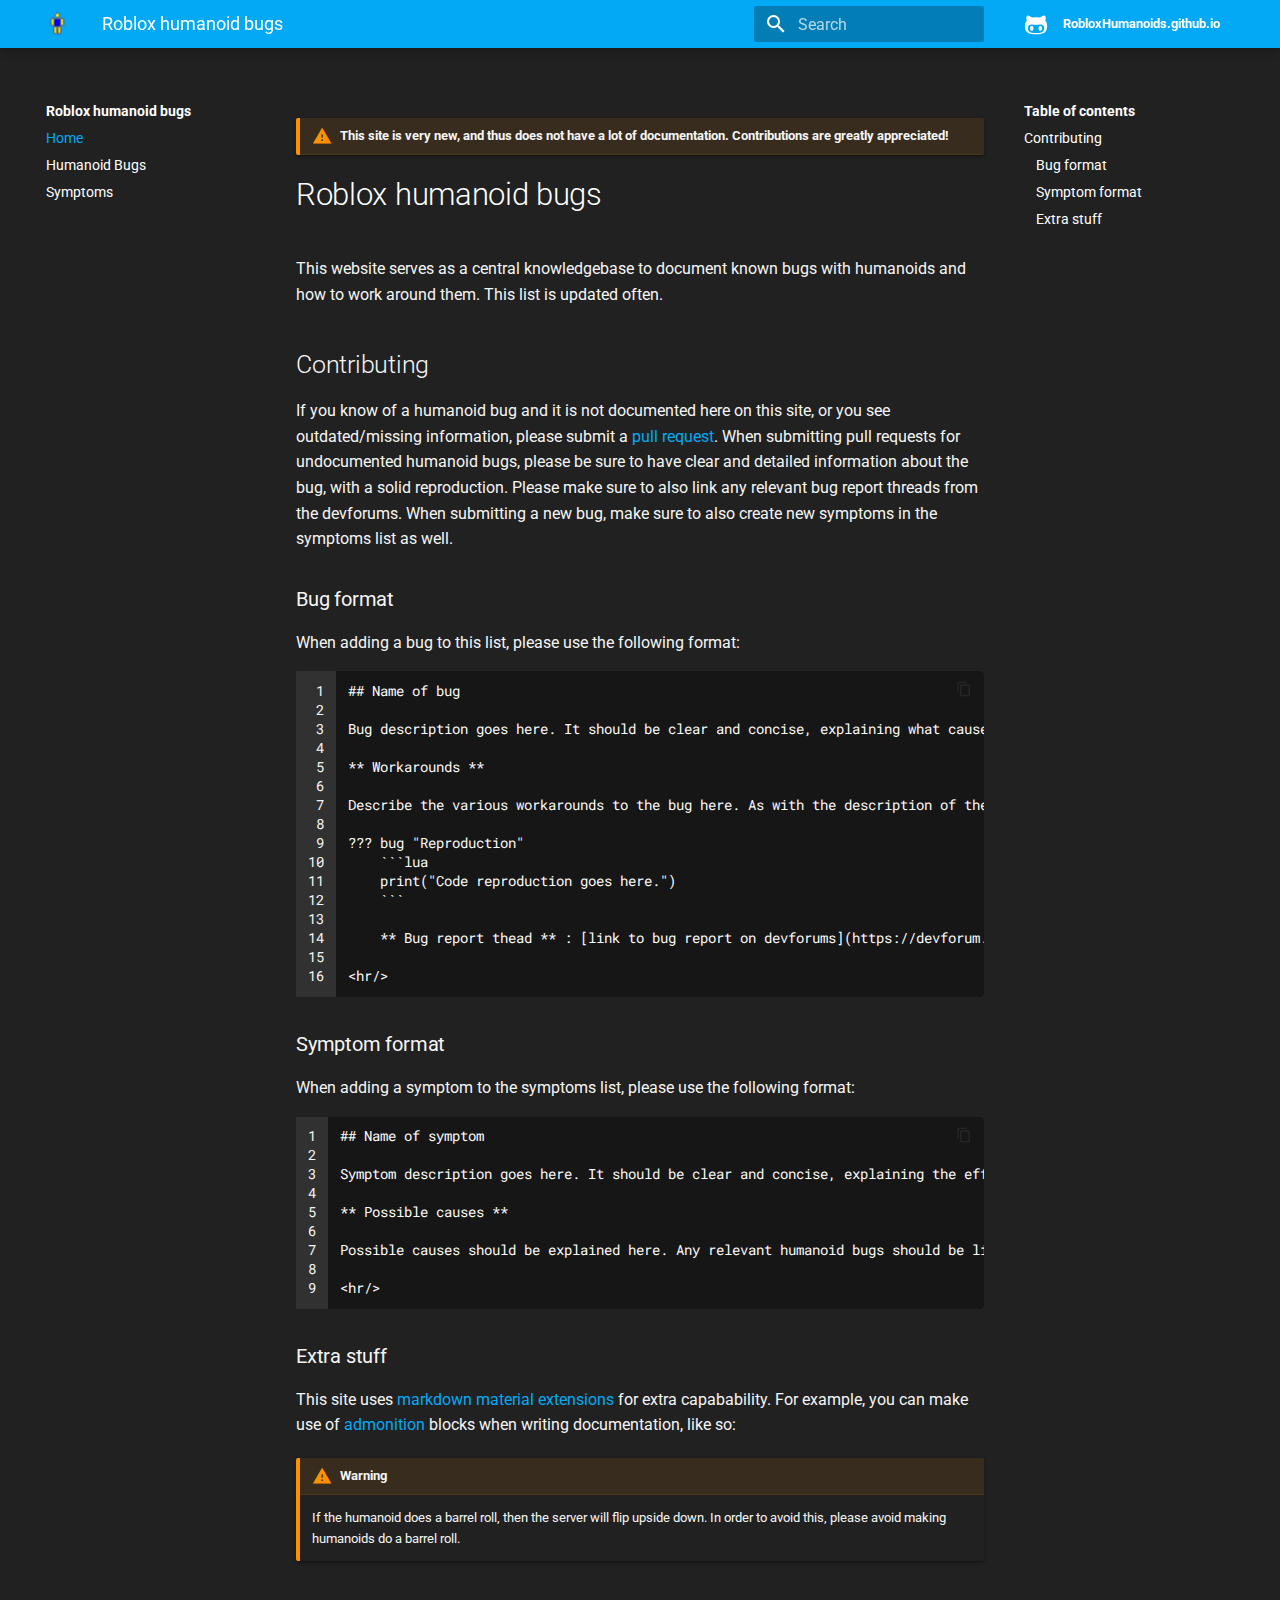
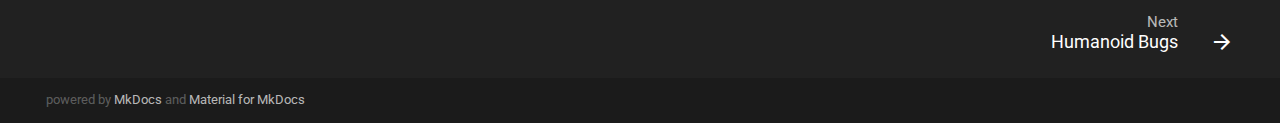
==== index.html @ 67fd6e53 "Convert to website" ====
<!doctype html>
<html lang="en" class="no-js">
  <head>
    
      <meta charset="utf-8">
      <meta name="viewport" content="width=device-width,initial-scale=1">
      <meta http-equiv="x-ua-compatible" content="ie=edge">
      
        <meta name="description" content="Documentation for known humanoid bugs">
      
      
        <link rel="canonical" href="https://robloxhumanoids.github.io/">
      
      
        <meta name="author" content="Jayden Charbonneau">
      
      
        <meta name="lang:clipboard.copy" content="Copy to clipboard">
      
        <meta name="lang:clipboard.copied" content="Copied to clipboard">
      
        <meta name="lang:search.language" content="en">
      
        <meta name="lang:search.pipeline.stopwords" content="True">
      
        <meta name="lang:search.pipeline.trimmer" content="True">
      
        <meta name="lang:search.result.none" content="No matching documents">
      
        <meta name="lang:search.result.one" content="1 matching document">
      
        <meta name="lang:search.result.other" content="# matching documents">
      
        <meta name="lang:search.tokenizer" content="[\s\-]+">
      
      <link rel="shortcut icon" href="assets/images/favicon.png">
      <meta name="generator" content="mkdocs-1.0.4, mkdocs-material-4.4.3">
    
    
      
        <title>Roblox humanoid bugs</title>
      
    
    
      <link rel="stylesheet" href="assets/stylesheets/application.30686662.css">
      
        <link rel="stylesheet" href="assets/stylesheets/application-palette.a8b3c06d.css">
      
      
        
        
        <meta name="theme-color" content="#03a9f4">
      
    
    
      <script src="assets/javascripts/modernizr.74668098.js"></script>
    
    
      
        <link href="https://fonts.gstatic.com" rel="preconnect" crossorigin>
        <link rel="stylesheet" href="https://fonts.googleapis.com/css?family=Roboto:300,400,400i,700|Roboto+Mono&display=fallback">
        <style>body,input{font-family:"Roboto","Helvetica Neue",Helvetica,Arial,sans-serif}code,kbd,pre{font-family:"Roboto Mono","Courier New",Courier,monospace}</style>
      
    
    <link rel="stylesheet" href="assets/fonts/material-icons.css">
    
    
      <link rel="stylesheet" href="stylesheets/dark_theme.css">
    
      <link rel="stylesheet" href="stylesheets/codehilite.css">
    
    
      
    
    
  </head>
  
    
    
    <body dir="ltr" data-md-color-primary="light-blue" data-md-color-accent="dark-blue">
  
    <svg class="md-svg">
      <defs>
        
        
          <svg xmlns="http://www.w3.org/2000/svg" width="416" height="448" viewBox="0 0 416 448" id="__github"><path fill="currentColor" d="M160 304q0 10-3.125 20.5t-10.75 19T128 352t-18.125-8.5-10.75-19T96 304t3.125-20.5 10.75-19T128 256t18.125 8.5 10.75 19T160 304zm160 0q0 10-3.125 20.5t-10.75 19T288 352t-18.125-8.5-10.75-19T256 304t3.125-20.5 10.75-19T288 256t18.125 8.5 10.75 19T320 304zm40 0q0-30-17.25-51T296 232q-10.25 0-48.75 5.25Q229.5 240 208 240t-39.25-2.75Q130.75 232 120 232q-29.5 0-46.75 21T56 304q0 22 8 38.375t20.25 25.75 30.5 15 35 7.375 37.25 1.75h42q20.5 0 37.25-1.75t35-7.375 30.5-15 20.25-25.75T360 304zm56-44q0 51.75-15.25 82.75-9.5 19.25-26.375 33.25t-35.25 21.5-42.5 11.875-42.875 5.5T212 416q-19.5 0-35.5-.75t-36.875-3.125-38.125-7.5-34.25-12.875T37 371.5t-21.5-28.75Q0 312 0 260q0-59.25 34-99-6.75-20.5-6.75-42.5 0-29 12.75-54.5 27 0 47.5 9.875t47.25 30.875Q171.5 96 212 96q37 0 70 8 26.25-20.5 46.75-30.25T376 64q12.75 25.5 12.75 54.5 0 21.75-6.75 42 34 40 34 99.5z"/></svg>
        
      </defs>
    </svg>
    <input class="md-toggle" data-md-toggle="drawer" type="checkbox" id="__drawer" autocomplete="off">
    <input class="md-toggle" data-md-toggle="search" type="checkbox" id="__search" autocomplete="off">
    <label class="md-overlay" data-md-component="overlay" for="__drawer"></label>
    
      <a href="#roblox-humanoid-bugs" tabindex="1" class="md-skip">
        Skip to content
      </a>
    
    
      <header class="md-header" data-md-component="header">
  <nav class="md-header-nav md-grid">
    <div class="md-flex">
      <div class="md-flex__cell md-flex__cell--shrink">
        <a href="https://robloxhumanoids.github.io" title="Roblox humanoid bugs" class="md-header-nav__button md-logo">
          
            <img src="img/Humanoid_Icon.png" width="24" height="24">
          
        </a>
      </div>
      <div class="md-flex__cell md-flex__cell--shrink">
        <label class="md-icon md-icon--menu md-header-nav__button" for="__drawer"></label>
      </div>
      <div class="md-flex__cell md-flex__cell--stretch">
        <div class="md-flex__ellipsis md-header-nav__title" data-md-component="title">
          
            <span class="md-header-nav__topic">
              Roblox humanoid bugs
            </span>
            <span class="md-header-nav__topic">
              
                Home
              
            </span>
          
        </div>
      </div>
      <div class="md-flex__cell md-flex__cell--shrink">
        
          <label class="md-icon md-icon--search md-header-nav__button" for="__search"></label>
          
<div class="md-search" data-md-component="search" role="dialog">
  <label class="md-search__overlay" for="__search"></label>
  <div class="md-search__inner" role="search">
    <form class="md-search__form" name="search">
      <input type="text" class="md-search__input" name="query" placeholder="Search" autocapitalize="off" autocorrect="off" autocomplete="off" spellcheck="false" data-md-component="query" data-md-state="active">
      <label class="md-icon md-search__icon" for="__search"></label>
      <button type="reset" class="md-icon md-search__icon" data-md-component="reset" tabindex="-1">
        &#xE5CD;
      </button>
    </form>
    <div class="md-search__output">
      <div class="md-search__scrollwrap" data-md-scrollfix>
        <div class="md-search-result" data-md-component="result">
          <div class="md-search-result__meta">
            Type to start searching
          </div>
          <ol class="md-search-result__list"></ol>
        </div>
      </div>
    </div>
  </div>
</div>
        
      </div>
      
        <div class="md-flex__cell md-flex__cell--shrink">
          <div class="md-header-nav__source">
            


  

<a href="https://github.com/robloxhumanoids/robloxhumanoids.github.io" title="Go to repository" class="md-source" data-md-source="github">
  
    <div class="md-source__icon">
      <svg viewBox="0 0 24 24" width="24" height="24">
        <use xlink:href="#__github" width="24" height="24"></use>
      </svg>
    </div>
  
  <div class="md-source__repository">
    RobloxHumanoids.github.io
  </div>
</a>
          </div>
        </div>
      
    </div>
  </nav>
</header>
    
    <div class="md-container">
      
        
      
      
      <main class="md-main" role="main">
        <div class="md-main__inner md-grid" data-md-component="container">
          
            
              <div class="md-sidebar md-sidebar--primary" data-md-component="navigation">
                <div class="md-sidebar__scrollwrap">
                  <div class="md-sidebar__inner">
                    <nav class="md-nav md-nav--primary" data-md-level="0">
  <label class="md-nav__title md-nav__title--site" for="__drawer">
    <a href="https://robloxhumanoids.github.io" title="Roblox humanoid bugs" class="md-nav__button md-logo">
      
        <img src="img/Humanoid_Icon.png" width="48" height="48">
      
    </a>
    Roblox humanoid bugs
  </label>
  
    <div class="md-nav__source">
      


  

<a href="https://github.com/robloxhumanoids/robloxhumanoids.github.io" title="Go to repository" class="md-source" data-md-source="github">
  
    <div class="md-source__icon">
      <svg viewBox="0 0 24 24" width="24" height="24">
        <use xlink:href="#__github" width="24" height="24"></use>
      </svg>
    </div>
  
  <div class="md-source__repository">
    RobloxHumanoids.github.io
  </div>
</a>
    </div>
  
  <ul class="md-nav__list" data-md-scrollfix>
    
      
      
      

  


  <li class="md-nav__item md-nav__item--active">
    
    <input class="md-toggle md-nav__toggle" data-md-toggle="toc" type="checkbox" id="__toc">
    
      
    
    
      <label class="md-nav__link md-nav__link--active" for="__toc">
        Home
      </label>
    
    <a href="." title="Home" class="md-nav__link md-nav__link--active">
      Home
    </a>
    
      
<nav class="md-nav md-nav--secondary">
  
  
    
  
  
    <label class="md-nav__title" for="__toc">Table of contents</label>
    <ul class="md-nav__list" data-md-scrollfix>
      
        <li class="md-nav__item">
  <a href="#contributing" class="md-nav__link">
    Contributing
  </a>
  
    <nav class="md-nav">
      <ul class="md-nav__list">
        
          <li class="md-nav__item">
  <a href="#bug-format" class="md-nav__link">
    Bug format
  </a>
  
</li>
        
          <li class="md-nav__item">
  <a href="#symptom-format" class="md-nav__link">
    Symptom format
  </a>
  
</li>
        
          <li class="md-nav__item">
  <a href="#extra-stuff" class="md-nav__link">
    Extra stuff
  </a>
  
</li>
        
      </ul>
    </nav>
  
</li>
      
      
      
      
      
    </ul>
  
</nav>
    
  </li>

    
      
      
      


  <li class="md-nav__item">
    <a href="Bugs/" title="Humanoid Bugs" class="md-nav__link">
      Humanoid Bugs
    </a>
  </li>

    
      
      
      


  <li class="md-nav__item">
    <a href="Symptoms/" title="Symptoms" class="md-nav__link">
      Symptoms
    </a>
  </li>

    
  </ul>
</nav>
                  </div>
                </div>
              </div>
            
            
              <div class="md-sidebar md-sidebar--secondary" data-md-component="toc">
                <div class="md-sidebar__scrollwrap">
                  <div class="md-sidebar__inner">
                    
<nav class="md-nav md-nav--secondary">
  
  
    
  
  
    <label class="md-nav__title" for="__toc">Table of contents</label>
    <ul class="md-nav__list" data-md-scrollfix>
      
        <li class="md-nav__item">
  <a href="#contributing" class="md-nav__link">
    Contributing
  </a>
  
    <nav class="md-nav">
      <ul class="md-nav__list">
        
          <li class="md-nav__item">
  <a href="#bug-format" class="md-nav__link">
    Bug format
  </a>
  
</li>
        
          <li class="md-nav__item">
  <a href="#symptom-format" class="md-nav__link">
    Symptom format
  </a>
  
</li>
        
          <li class="md-nav__item">
  <a href="#extra-stuff" class="md-nav__link">
    Extra stuff
  </a>
  
</li>
        
      </ul>
    </nav>
  
</li>
      
      
      
      
      
    </ul>
  
</nav>
                  </div>
                </div>
              </div>
            
          
          <div class="md-content">
            <article class="md-content__inner md-typeset">
              
                
                
                <div class="admonition warning">
<p class="admonition-title">This site is very new, and thus does not have a lot of documentation. Contributions are greatly appreciated!</p>
</div>
<h1 id="roblox-humanoid-bugs">Roblox humanoid bugs</h1>
<p>This website serves as a central knowledgebase to document known bugs with humanoids and how to work around them. This list is updated often.</p>
<h2 id="contributing">Contributing</h2>
<p>If you know of a humanoid bug and it is not documented here on this site, or you see outdated/missing information, please submit a <a href="https://github.com/RobloxHumanoids/RobloxHumanoids.github.io/pulls">pull request</a>. When submitting pull requests for undocumented humanoid bugs, please be sure to have clear and detailed information about the bug, with a solid reproduction. Please make sure to also link any relevant bug report threads from the devforums. When submitting a new bug, make sure to also create new symptoms in the symptoms list as well.</p>
<h3 id="bug-format">Bug format</h3>
<p>When adding a bug to this list, please use the following format:
<table class="codehilitetable"><tr><td class="linenos"><div class="linenodiv"><pre><span></span> 1
 2
 3
 4
 5
 6
 7
 8
 9
10
11
12
13
14
15
16</pre></div></td><td class="code"><div class="codehilite"><pre><span></span>## Name of bug

Bug description goes here. It should be clear and concise, explaining what causes the bug, symptoms, etc.

** Workarounds **

Describe the various workarounds to the bug here. As with the description of the bug, they should be clear and concise.

??? bug &quot;Reproduction&quot;
    ```lua
    print(&quot;Code reproduction goes here.&quot;)
    ```

    ** Bug report thead ** : [link to bug report on devforums](https://devforum.roblox.com/Blahblah)

&lt;hr/&gt;
</pre></div>
</td></tr></table></p>
<h3 id="symptom-format">Symptom format</h3>
<p>When adding a symptom to the symptoms list, please use the following format:
<table class="codehilitetable"><tr><td class="linenos"><div class="linenodiv"><pre><span></span>1
2
3
4
5
6
7
8
9</pre></div></td><td class="code"><div class="codehilite"><pre><span></span>## Name of symptom

Symptom description goes here. It should be clear and concise, explaining the effects of the symptom.

** Possible causes **

Possible causes should be explained here. Any relevant humanoid bugs should be linked to here.

&lt;hr/&gt;
</pre></div>
</td></tr></table></p>
<h3 id="extra-stuff">Extra stuff</h3>
<p>This site uses <a href="https://squidfunk.github.io/mkdocs-material/extensions/admonition/">markdown material extensions</a> for extra capabability. For example, you can make use of <a href="https://squidfunk.github.io/mkdocs-material/extensions/admonition/">admonition</a> blocks when writing documentation, like so:</p>
<div class="admonition warning">
<p class="admonition-title">Warning</p>
<p>If the humanoid does a barrel roll, then the server will flip upside down.
In order to avoid this, please avoid making humanoids do a barrel roll.</p>
</div>
                
                  
                
              
              
                


              
            </article>
          </div>
        </div>
      </main>
      
        
<footer class="md-footer">
  
    <div class="md-footer-nav">
      <nav class="md-footer-nav__inner md-grid">
        
        
          <a href="Bugs/" title="Humanoid Bugs" class="md-flex md-footer-nav__link md-footer-nav__link--next" rel="next">
            <div class="md-flex__cell md-flex__cell--stretch md-footer-nav__title">
              <span class="md-flex__ellipsis">
                <span class="md-footer-nav__direction">
                  Next
                </span>
                Humanoid Bugs
              </span>
            </div>
            <div class="md-flex__cell md-flex__cell--shrink">
              <i class="md-icon md-icon--arrow-forward md-footer-nav__button"></i>
            </div>
          </a>
        
      </nav>
    </div>
  
  <div class="md-footer-meta md-typeset">
    <div class="md-footer-meta__inner md-grid">
      <div class="md-footer-copyright">
        
        powered by
        <a href="https://www.mkdocs.org">MkDocs</a>
        and
        <a href="https://squidfunk.github.io/mkdocs-material/">
          Material for MkDocs</a>
      </div>
      
    </div>
  </div>
</footer>
      
    </div>
    
      <script src="assets/javascripts/application.ac79c3b0.js"></script>
      
      <script>app.initialize({version:"1.0.4",url:{base:"."}})</script>
      
    
  </body>
</html>
---- assets/stylesheets/application.30686662.css ----
html{box-sizing:border-box}*,:after,:before{box-sizing:inherit}html{-webkit-text-size-adjust:none;-moz-text-size-adjust:none;-ms-text-size-adjust:none;text-size-adjust:none}body{margin:0}hr{overflow:visible;box-sizing:content-box}a{-webkit-text-decoration-skip:objects}a,button,input,label{-webkit-tap-highlight-color:transparent}a{color:inherit;text-decoration:none}small,sub,sup{font-size:80%}sub,sup{position:relative;line-height:0;vertical-align:baseline}sub{bottom:-.25em}sup{top:-.5em}img{border-style:none}table{border-collapse:separate;border-spacing:0}td,th{font-weight:400;vertical-align:top}button{margin:0;padding:0;border:0;outline-style:none;background:transparent;font-size:inherit}input{border:0;outline:0}.md-clipboard:before,.md-icon,.md-nav__button,.md-nav__link:after,.md-nav__title:before,.md-search-result__article--document:before,.md-source-file:before,.md-typeset .admonition>.admonition-title:before,.md-typeset .admonition>summary:before,.md-typeset .critic.comment:before,.md-typeset .footnote-backref,.md-typeset .task-list-control .task-list-indicator:before,.md-typeset details>.admonition-title:before,.md-typeset details>summary:before,.md-typeset summary:after{font-family:Material Icons;font-style:normal;font-variant:normal;font-weight:400;line-height:1;text-transform:none;white-space:nowrap;speak:none;word-wrap:normal;direction:ltr}.md-content__icon,.md-footer-nav__button,.md-header-nav__button,.md-nav__button,.md-nav__title:before,.md-search-result__article--document:before{display:inline-block;margin:.2rem;padding:.4rem;font-size:1.2rem;cursor:pointer}.md-icon--arrow-back:before{content:""}.md-icon--arrow-forward:before{content:""}.md-icon--menu:before{content:""}.md-icon--search:before{content:""}[dir=rtl] .md-icon--arrow-back:before{content:""}[dir=rtl] .md-icon--arrow-forward:before{content:""}body{-webkit-font-smoothing:antialiased;-moz-osx-font-smoothing:grayscale}body,input{color:rgba(0,0,0,.87);-webkit-font-feature-settings:"kern","liga";font-feature-settings:"kern","liga";font-family:Helvetica Neue,Helvetica,Arial,sans-serif}code,kbd,pre{color:rgba(0,0,0,.87);-webkit-font-feature-settings:"kern";font-feature-settings:"kern";font-family:Courier New,Courier,monospace}.md-typeset{font-size:.8rem;line-height:1.6;-webkit-print-color-adjust:exact}.md-typeset blockquote,.md-typeset ol,.md-typeset p,.md-typeset ul{margin:1em 0}.md-typeset h1{margin:0 0 2rem;color:rgba(0,0,0,.54);font-size:1.5625rem;line-height:1.3}.md-typeset h1,.md-typeset h2{font-weight:300;letter-spacing:-.01em}.md-typeset h2{margin:2rem 0 .8rem;font-size:1.25rem;line-height:1.4}.md-typeset h3{margin:1.6rem 0 .8rem;font-size:1rem;font-weight:400;letter-spacing:-.01em;line-height:1.5}.md-typeset h2+h3{margin-top:.8rem}.md-typeset h4{font-size:.8rem}.md-typeset h4,.md-typeset h5,.md-typeset h6{margin:.8rem 0;font-weight:700;letter-spacing:-.01em}.md-typeset h5,.md-typeset h6{color:rgba(0,0,0,.54);font-size:.64rem}.md-typeset h5{text-transform:uppercase}.md-typeset hr{margin:1.5em 0;border-bottom:.05rem dotted rgba(0,0,0,.26)}.md-typeset a{color:#3f51b5;word-break:break-word}.md-typeset a,.md-typeset a:before{-webkit-transition:color .125s;transition:color .125s}.md-typeset a:active,.md-typeset a:hover{color:#536dfe}.md-typeset code,.md-typeset pre{background-color:hsla(0,0%,92.5%,.5);color:#37474f;font-size:85%;direction:ltr}.md-typeset code{margin:0 .29412em;padding:.07353em 0;border-radius:.1rem;box-shadow:.29412em 0 0 hsla(0,0%,92.5%,.5),-.29412em 0 0 hsla(0,0%,92.5%,.5);word-break:break-word;-webkit-box-decoration-break:clone;box-decoration-break:clone}.md-typeset h1 code,.md-typeset h2 code,.md-typeset h3 code,.md-typeset h4 code,.md-typeset h5 code,.md-typeset h6 code{margin:0;background-color:transparent;box-shadow:none}.md-typeset a>code{margin:inherit;padding:inherit;border-radius:initial;background-color:inherit;color:inherit;box-shadow:none}.md-typeset pre{position:relative;margin:1em 0;border-radius:.1rem;line-height:1.4;-webkit-overflow-scrolling:touch}.md-typeset pre>code{display:block;margin:0;padding:.525rem .6rem;background-color:transparent;font-size:inherit;box-shadow:none;-webkit-box-decoration-break:slice;box-decoration-break:slice;overflow:auto}.md-typeset pre>code::-webkit-scrollbar{width:.2rem;height:.2rem}.md-typeset pre>code::-webkit-scrollbar-thumb{background-color:rgba(0,0,0,.26)}.md-typeset pre>code::-webkit-scrollbar-thumb:hover{background-color:#536dfe}.md-typeset kbd{padding:0 .29412em;border-radius:.15rem;border:.05rem solid #c9c9c9;border-bottom-color:#bcbcbc;background-color:#fcfcfc;color:#555;font-size:85%;box-shadow:0 .05rem 0 #b0b0b0;word-break:break-word}.md-typeset mark{margin:0 .25em;padding:.0625em 0;border-radius:.1rem;background-color:rgba(255,235,59,.5);box-shadow:.25em 0 0 rgba(255,235,59,.5),-.25em 0 0 rgba(255,235,59,.5);word-break:break-word;-webkit-box-decoration-break:clone;box-decoration-break:clone}.md-typeset abbr{border-bottom:.05rem dotted rgba(0,0,0,.54);text-decoration:none;cursor:help}.md-typeset small{opacity:.75}.md-typeset sub,.md-typeset sup{margin-left:.07812em}[dir=rtl] .md-typeset sub,[dir=rtl] .md-typeset sup{margin-right:.07812em;margin-left:0}.md-typeset blockquote{padding-left:.6rem;border-left:.2rem solid rgba(0,0,0,.26);color:rgba(0,0,0,.54)}[dir=rtl] .md-typeset blockquote{padding-right:.6rem;padding-left:0;border-right:.2rem solid rgba(0,0,0,.26);border-left:initial}.md-typeset ul{list-style-type:disc}.md-typeset ol,.md-typeset ul{margin-left:.625em;padding:0}[dir=rtl] .md-typeset ol,[dir=rtl] .md-typeset ul{margin-right:.625em;margin-left:0}.md-typeset ol ol,.md-typeset ul ol{list-style-type:lower-alpha}.md-typeset ol ol ol,.md-typeset ul ol ol{list-style-type:lower-roman}.md-typeset ol li,.md-typeset ul li{margin-bottom:.5em;margin-left:1.25em}[dir=rtl] .md-typeset ol li,[dir=rtl] .md-typeset ul li{margin-right:1.25em;margin-left:0}.md-typeset ol li blockquote,.md-typeset ol li p,.md-typeset ul li blockquote,.md-typeset ul li p{margin:.5em 0}.md-typeset ol li:last-child,.md-typeset ul li:last-child{margin-bottom:0}.md-typeset ol li ol,.md-typeset ol li ul,.md-typeset ul li ol,.md-typeset ul li ul{margin:.5em 0 .5em .625em}[dir=rtl] .md-typeset ol li ol,[dir=rtl] .md-typeset ol li ul,[dir=rtl] .md-typeset ul li ol,[dir=rtl] .md-typeset ul li ul{margin-right:.625em;margin-left:0}.md-typeset dd{margin:1em 0 1em 1.875em}[dir=rtl] .md-typeset dd{margin-right:1.875em;margin-left:0}.md-typeset iframe,.md-typeset img,.md-typeset svg{max-width:100%}.md-typeset table:not([class]){box-shadow:0 2px 2px 0 rgba(0,0,0,.14),0 1px 5px 0 rgba(0,0,0,.12),0 3px 1px -2px rgba(0,0,0,.2);display:inline-block;max-width:100%;border-radius:.1rem;font-size:.64rem;overflow:auto;-webkit-overflow-scrolling:touch}.md-typeset table:not([class])+*{margin-top:1.5em}.md-typeset table:not([class]) td:not([align]),.md-typeset table:not([class]) th:not([align]){text-align:left}[dir=rtl] .md-typeset table:not([class]) td:not([align]),[dir=rtl] .md-typeset table:not([class]) th:not([align]){text-align:right}.md-typeset table:not([class]) th{min-width:5rem;padding:.6rem .8rem;background-color:rgba(0,0,0,.54);color:#fff;vertical-align:top}.md-typeset table:not([class]) td{padding:.6rem .8rem;border-top:.05rem solid rgba(0,0,0,.07);vertical-align:top}.md-typeset table:not([class]) tr{-webkit-transition:background-color .125s;transition:background-color .125s}.md-typeset table:not([class]) tr:hover{background-color:rgba(0,0,0,.035);box-shadow:inset 0 .05rem 0 #fff}.md-typeset table:not([class]) tr:first-child td{border-top:0}.md-typeset table:not([class]) a{word-break:normal}.md-typeset__scrollwrap{margin:1em -.8rem;overflow-x:auto;-webkit-overflow-scrolling:touch}.md-typeset .md-typeset__table{display:inline-block;margin-bottom:.5em;padding:0 .8rem}.md-typeset .md-typeset__table table{display:table;width:100%;margin:0;overflow:hidden}html{font-size:125%;overflow-x:hidden}body,html{height:100%}body{position:relative;font-size:.5rem}hr{display:block;height:.05rem;padding:0;border:0}.md-svg{display:none}.md-grid{max-width:61rem;margin-right:auto;margin-left:auto}.md-container,.md-main{overflow:auto}.md-container{display:table;width:100%;height:100%;padding-top:2.4rem;table-layout:fixed}.md-main{display:table-row;height:100%}.md-main__inner{height:100%;padding-top:1.5rem;padding-bottom:.05rem}.md-toggle{display:none}.md-overlay{position:fixed;top:0;width:0;height:0;-webkit-transition:width 0s .25s,height 0s .25s,opacity .25s;transition:width 0s .25s,height 0s .25s,opacity .25s;background-color:rgba(0,0,0,.54);opacity:0;z-index:3}.md-flex{display:table}.md-flex__cell{display:table-cell;position:relative;vertical-align:top}.md-flex__cell--shrink{width:0}.md-flex__cell--stretch{display:table;width:100%;table-layout:fixed}.md-flex__ellipsis{display:table-cell;text-overflow:ellipsis;white-space:nowrap;overflow:hidden}.md-skip{position:fixed;width:.05rem;height:.05rem;margin:.5rem;padding:.3rem .5rem;-webkit-transform:translateY(.4rem);transform:translateY(.4rem);border-radius:.1rem;background-color:rgba(0,0,0,.87);color:#fff;font-size:.64rem;opacity:0;overflow:hidden}.md-skip:focus{width:auto;height:auto;clip:auto;-webkit-transform:translateX(0);transform:translateX(0);-webkit-transition:opacity .175s 75ms,-webkit-transform .25s cubic-bezier(.4,0,.2,1);transition:opacity .175s 75ms,-webkit-transform .25s cubic-bezier(.4,0,.2,1);transition:transform .25s cubic-bezier(.4,0,.2,1),opacity .175s 75ms;transition:transform .25s cubic-bezier(.4,0,.2,1),opacity .175s 75ms,-webkit-transform .25s cubic-bezier(.4,0,.2,1);opacity:1;z-index:10}@page{margin:25mm}.md-clipboard{position:absolute;top:.3rem;right:.3rem;width:1.4rem;height:1.4rem;border-radius:.1rem;font-size:.8rem;cursor:pointer;z-index:1;-webkit-backface-visibility:hidden;backface-visibility:hidden}.md-clipboard:before{-webkit-transition:color .25s,opacity .25s;transition:color .25s,opacity .25s;color:rgba(0,0,0,.07);content:"\E14D"}.codehilite:hover .md-clipboard:before,.md-typeset .highlight:hover .md-clipboard:before,pre:hover .md-clipboard:before{color:rgba(0,0,0,.54)}.md-clipboard:focus:before,.md-clipboard:hover:before{color:#536dfe}.md-clipboard__message{display:block;position:absolute;top:0;right:1.7rem;padding:.3rem .5rem;-webkit-transform:translateX(.4rem);transform:translateX(.4rem);-webkit-transition:opacity .175s,-webkit-transform .25s cubic-bezier(.9,.1,.9,0);transition:opacity .175s,-webkit-transform .25s cubic-bezier(.9,.1,.9,0);transition:transform .25s cubic-bezier(.9,.1,.9,0),opacity .175s;transition:transform .25s cubic-bezier(.9,.1,.9,0),opacity .175s,-webkit-transform .25s cubic-bezier(.9,.1,.9,0);border-radius:.1rem;background-color:rgba(0,0,0,.54);color:#fff;font-size:.64rem;white-space:nowrap;opacity:0;pointer-events:none}.md-clipboard__message--active{-webkit-transform:translateX(0);transform:translateX(0);-webkit-transition:opacity .175s 75ms,-webkit-transform .25s cubic-bezier(.4,0,.2,1);transition:opacity .175s 75ms,-webkit-transform .25s cubic-bezier(.4,0,.2,1);transition:transform .25s cubic-bezier(.4,0,.2,1),opacity .175s 75ms;transition:transform .25s cubic-bezier(.4,0,.2,1),opacity .175s 75ms,-webkit-transform .25s cubic-bezier(.4,0,.2,1);opacity:1;pointer-events:auto}.md-clipboard__message:before{content:attr(aria-label)}.md-clipboard__message:after{display:block;position:absolute;top:50%;right:-.2rem;width:0;margin-top:-.2rem;border-color:transparent rgba(0,0,0,.54);border-style:solid;border-width:.2rem 0 .2rem .2rem;content:""}.md-content__inner{margin:0 .8rem 1.2rem;padding-top:.6rem}.md-content__inner:before{display:block;height:.4rem;content:""}.md-content__inner>:last-child{margin-bottom:0}.md-content__icon{position:relative;margin:.4rem 0;padding:0;float:right}.md-typeset .md-content__icon{color:rgba(0,0,0,.26)}.md-header{position:fixed;top:0;right:0;left:0;height:2.4rem;-webkit-transition:background-color .25s,color .25s;transition:background-color .25s,color .25s;background-color:#3f51b5;color:#fff;box-shadow:none;z-index:2;-webkit-backface-visibility:hidden;backface-visibility:hidden}.no-js .md-header{-webkit-transition:none;transition:none;box-shadow:none}.md-header[data-md-state=shadow]{-webkit-transition:background-color .25s,color .25s,box-shadow .25s;transition:background-color .25s,color .25s,box-shadow .25s;box-shadow:0 0 .2rem rgba(0,0,0,.1),0 .2rem .4rem rgba(0,0,0,.2)}.md-header-nav{padding:0 .2rem}.md-header-nav__button{position:relative;-webkit-transition:opacity .25s;transition:opacity .25s;z-index:1}.md-header-nav__button:hover{opacity:.7}.md-header-nav__button.md-logo *{display:block}.no-js .md-header-nav__button.md-icon--search{display:none}.md-header-nav__topic{display:block;position:absolute;-webkit-transition:opacity .15s,-webkit-transform .4s cubic-bezier(.1,.7,.1,1);transition:opacity .15s,-webkit-transform .4s cubic-bezier(.1,.7,.1,1);transition:transform .4s cubic-bezier(.1,.7,.1,1),opacity .15s;transition:transform .4s cubic-bezier(.1,.7,.1,1),opacity .15s,-webkit-transform .4s cubic-bezier(.1,.7,.1,1);text-overflow:ellipsis;white-space:nowrap;overflow:hidden}.md-header-nav__topic+.md-header-nav__topic{-webkit-transform:translateX(1.25rem);transform:translateX(1.25rem);-webkit-transition:opacity .15s,-webkit-transform .4s cubic-bezier(1,.7,.1,.1);transition:opacity .15s,-webkit-transform .4s cubic-bezier(1,.7,.1,.1);transition:transform .4s cubic-bezier(1,.7,.1,.1),opacity .15s;transition:transform .4s cubic-bezier(1,.7,.1,.1),opacity .15s,-webkit-transform .4s cubic-bezier(1,.7,.1,.1);opacity:0;z-index:-1;pointer-events:none}[dir=rtl] .md-header-nav__topic+.md-header-nav__topic{-webkit-transform:translateX(-1.25rem);transform:translateX(-1.25rem)}.no-js .md-header-nav__topic{position:static}.no-js .md-header-nav__topic+.md-header-nav__topic{display:none}.md-header-nav__title{padding:0 1rem;font-size:.9rem;line-height:2.4rem}.md-header-nav__title[data-md-state=active] .md-header-nav__topic{-webkit-transform:translateX(-1.25rem);transform:translateX(-1.25rem);-webkit-transition:opacity .15s,-webkit-transform .4s cubic-bezier(1,.7,.1,.1);transition:opacity .15s,-webkit-transform .4s cubic-bezier(1,.7,.1,.1);transition:transform .4s cubic-bezier(1,.7,.1,.1),opacity .15s;transition:transform .4s cubic-bezier(1,.7,.1,.1),opacity .15s,-webkit-transform .4s cubic-bezier(1,.7,.1,.1);opacity:0;z-index:-1;pointer-events:none}[dir=rtl] .md-header-nav__title[data-md-state=active] .md-header-nav__topic{-webkit-transform:translateX(1.25rem);transform:translateX(1.25rem)}.md-header-nav__title[data-md-state=active] .md-header-nav__topic+.md-header-nav__topic{-webkit-transform:translateX(0);transform:translateX(0);-webkit-transition:opacity .15s,-webkit-transform .4s cubic-bezier(.1,.7,.1,1);transition:opacity .15s,-webkit-transform .4s cubic-bezier(.1,.7,.1,1);transition:transform .4s cubic-bezier(.1,.7,.1,1),opacity .15s;transition:transform .4s cubic-bezier(.1,.7,.1,1),opacity .15s,-webkit-transform .4s cubic-bezier(.1,.7,.1,1);opacity:1;z-index:0;pointer-events:auto}.md-header-nav__source{display:none}.md-hero{-webkit-transition:background .25s;transition:background .25s;background-color:#3f51b5;color:#fff;font-size:1rem;overflow:hidden}.md-hero__inner{margin-top:1rem;padding:.8rem .8rem .4rem;-webkit-transition:opacity .25s,-webkit-transform .4s cubic-bezier(.1,.7,.1,1);transition:opacity .25s,-webkit-transform .4s cubic-bezier(.1,.7,.1,1);transition:transform .4s cubic-bezier(.1,.7,.1,1),opacity .25s;transition:transform .4s cubic-bezier(.1,.7,.1,1),opacity .25s,-webkit-transform .4s cubic-bezier(.1,.7,.1,1);-webkit-transition-delay:.1s;transition-delay:.1s}[data-md-state=hidden] .md-hero__inner{pointer-events:none;-webkit-transform:translateY(.625rem);transform:translateY(.625rem);-webkit-transition:opacity .1s 0s,-webkit-transform 0s .4s;transition:opacity .1s 0s,-webkit-transform 0s .4s;transition:transform 0s .4s,opacity .1s 0s;transition:transform 0s .4s,opacity .1s 0s,-webkit-transform 0s .4s;opacity:0}.md-hero--expand .md-hero__inner{margin-bottom:1.2rem}.md-footer-nav{background-color:rgba(0,0,0,.87);color:#fff}.md-footer-nav__inner{padding:.2rem;overflow:auto}.md-footer-nav__link{padding-top:1.4rem;padding-bottom:.4rem;-webkit-transition:opacity .25s;transition:opacity .25s}.md-footer-nav__link:hover{opacity:.7}.md-footer-nav__link--prev{width:25%;float:left}[dir=rtl] .md-footer-nav__link--prev{float:right}.md-footer-nav__link--next{width:75%;float:right;text-align:right}[dir=rtl] .md-footer-nav__link--next{float:left;text-align:left}.md-footer-nav__button{-webkit-transition:background .25s;transition:background .25s}.md-footer-nav__title{position:relative;padding:0 1rem;font-size:.9rem;line-height:2.4rem}.md-footer-nav__direction{position:absolute;right:0;left:0;margin-top:-1rem;padding:0 1rem;color:hsla(0,0%,100%,.7);font-size:.75rem}.md-footer-meta{background-color:rgba(0,0,0,.895)}.md-footer-meta__inner{padding:.2rem;overflow:auto}html .md-footer-meta.md-typeset a{color:hsla(0,0%,100%,.7)}html .md-footer-meta.md-typeset a:focus,html .md-footer-meta.md-typeset a:hover{color:#fff}.md-footer-copyright{margin:0 .6rem;padding:.4rem 0;color:hsla(0,0%,100%,.3);font-size:.64rem}.md-footer-copyright__highlight{color:hsla(0,0%,100%,.7)}.md-footer-social{margin:0 .4rem;padding:.2rem 0 .6rem}.md-footer-social__link{display:inline-block;width:1.6rem;height:1.6rem;font-size:.8rem;text-align:center}.md-footer-social__link:before{line-height:1.9}.md-nav{font-size:.7rem;line-height:1.3}.md-nav__title{display:block;padding:0 .6rem;font-weight:700;text-overflow:ellipsis;overflow:hidden}.md-nav__title:before{display:none;content:"\E5C4"}[dir=rtl] .md-nav__title:before{content:"\E5C8"}.md-nav__title .md-nav__button{display:none}.md-nav__list{margin:0;padding:0;list-style:none}.md-nav__item{padding:0 .6rem}.md-nav__item:last-child{padding-bottom:.6rem}.md-nav__item .md-nav__item{padding-right:0}[dir=rtl] .md-nav__item .md-nav__item{padding-right:.6rem;padding-left:0}.md-nav__item .md-nav__item:last-child{padding-bottom:0}.md-nav__button img{width:100%;height:auto}.md-nav__link{display:block;margin-top:.625em;-webkit-transition:color .125s;transition:color .125s;text-overflow:ellipsis;cursor:pointer;overflow:hidden}.md-nav__item--nested>.md-nav__link:after{content:"\E313"}html .md-nav__link[for=__toc],html .md-nav__link[for=__toc]+.md-nav__link:after,html .md-nav__link[for=__toc]~.md-nav{display:none}.md-nav__link[data-md-state=blur]{color:rgba(0,0,0,.54)}.md-nav__link--active,.md-nav__link:active{color:#3f51b5}.md-nav__item--nested>.md-nav__link{color:inherit}.md-nav__link:focus,.md-nav__link:hover{color:#536dfe}.md-nav__source,.no-js .md-search{display:none}.md-search__overlay{opacity:0;z-index:1}.md-search__form{position:relative}.md-search__input{position:relative;padding:0 2.2rem 0 3.6rem;text-overflow:ellipsis;z-index:2}[dir=rtl] .md-search__input{padding:0 3.6rem 0 2.2rem}.md-search__input::-webkit-input-placeholder{-webkit-transition:color .25s cubic-bezier(.1,.7,.1,1);transition:color .25s cubic-bezier(.1,.7,.1,1)}.md-search__input::-moz-placeholder{-webkit-transition:color .25s cubic-bezier(.1,.7,.1,1);transition:color .25s cubic-bezier(.1,.7,.1,1)}.md-search__input:-ms-input-placeholder{-webkit-transition:color .25s cubic-bezier(.1,.7,.1,1);transition:color .25s cubic-bezier(.1,.7,.1,1)}.md-search__input::-ms-input-placeholder{-webkit-transition:color .25s cubic-bezier(.1,.7,.1,1);transition:color .25s cubic-bezier(.1,.7,.1,1)}.md-search__input::placeholder{-webkit-transition:color .25s cubic-bezier(.1,.7,.1,1);transition:color .25s cubic-bezier(.1,.7,.1,1)}.md-search__input::-webkit-input-placeholder,.md-search__input~.md-search__icon{color:rgba(0,0,0,.54)}.md-search__input::-moz-placeholder,.md-search__input~.md-search__icon{color:rgba(0,0,0,.54)}.md-search__input:-ms-input-placeholder,.md-search__input~.md-search__icon{color:rgba(0,0,0,.54)}.md-search__input::-ms-input-placeholder,.md-search__input~.md-search__icon{color:rgba(0,0,0,.54)}.md-search__input::placeholder,.md-search__input~.md-search__icon{color:rgba(0,0,0,.54)}.md-search__input::-ms-clear{display:none}.md-search__icon{position:absolute;-webkit-transition:color .25s cubic-bezier(.1,.7,.1,1),opacity .25s;transition:color .25s cubic-bezier(.1,.7,.1,1),opacity .25s;font-size:1.2rem;cursor:pointer;z-index:2}.md-search__icon:hover{opacity:.7}.md-search__icon[for=__search]{top:.3rem;left:.5rem}[dir=rtl] .md-search__icon[for=__search]{right:.5rem;left:auto}.md-search__icon[for=__search]:before{content:"\E8B6"}.md-search__icon[type=reset]{top:.3rem;right:.5rem;-webkit-transform:scale(.125);transform:scale(.125);-webkit-transition:opacity .15s,-webkit-transform .15s cubic-bezier(.1,.7,.1,1);transition:opacity .15s,-webkit-transform .15s cubic-bezier(.1,.7,.1,1);transition:transform .15s cubic-bezier(.1,.7,.1,1),opacity .15s;transition:transform .15s cubic-bezier(.1,.7,.1,1),opacity .15s,-webkit-transform .15s cubic-bezier(.1,.7,.1,1);opacity:0}[dir=rtl] .md-search__icon[type=reset]{right:auto;left:.5rem}[data-md-toggle=search]:checked~.md-header .md-search__input:valid~.md-search__icon[type=reset]{-webkit-transform:scale(1);transform:scale(1);opacity:1}[data-md-toggle=search]:checked~.md-header .md-search__input:valid~.md-search__icon[type=reset]:hover{opacity:.7}.md-search__output{position:absolute;width:100%;border-radius:0 0 .1rem .1rem;overflow:hidden;z-index:1}.md-search__scrollwrap{height:100%;background-color:#fff;box-shadow:inset 0 .05rem 0 rgba(0,0,0,.07);overflow-y:auto;-webkit-overflow-scrolling:touch}.md-search-result{color:rgba(0,0,0,.87);word-break:break-word}.md-search-result__meta{padding:0 .8rem;background-color:rgba(0,0,0,.07);color:rgba(0,0,0,.54);font-size:.64rem;line-height:1.8rem}.md-search-result__list{margin:0;padding:0;border-top:.05rem solid rgba(0,0,0,.07);list-style:none}.md-search-result__item{box-shadow:0 -.05rem 0 rgba(0,0,0,.07)}.md-search-result__link{display:block;-webkit-transition:background .25s;transition:background .25s;outline:0;overflow:hidden}.md-search-result__link:hover,.md-search-result__link[data-md-state=active]{background-color:rgba(83,109,254,.1)}.md-search-result__link:hover .md-search-result__article:before,.md-search-result__link[data-md-state=active] .md-search-result__article:before{opacity:.7}.md-search-result__link:last-child .md-search-result__teaser{margin-bottom:.6rem}.md-search-result__article{position:relative;padding:0 .8rem;overflow:auto}.md-search-result__article--document:before{position:absolute;left:0;margin:.1rem;-webkit-transition:opacity .25s;transition:opacity .25s;color:rgba(0,0,0,.54);content:"\E880"}[dir=rtl] .md-search-result__article--document:before{right:0;left:auto}.md-search-result__article--document .md-search-result__title{margin:.55rem 0;font-size:.8rem;font-weight:400;line-height:1.4}.md-search-result__title{margin:.5em 0;font-size:.64rem;font-weight:700;line-height:1.4}.md-search-result__teaser{display:-webkit-box;max-height:1.65rem;margin:.5em 0;color:rgba(0,0,0,.54);font-size:.64rem;line-height:1.4;text-overflow:ellipsis;overflow:hidden;-webkit-box-orient:vertical;-webkit-line-clamp:2}.md-search-result em{font-style:normal;font-weight:700;text-decoration:underline}.md-sidebar{position:absolute;width:12.1rem;padding:1.2rem 0;overflow:hidden}.md-sidebar[data-md-state=lock]{position:fixed;top:2.4rem}.md-sidebar--secondary{display:none}.md-sidebar__scrollwrap{max-height:100%;margin:0 .2rem;overflow-y:auto;-webkit-backface-visibility:hidden;backface-visibility:hidden}.md-sidebar__scrollwrap::-webkit-scrollbar{width:.2rem;height:.2rem}.md-sidebar__scrollwrap::-webkit-scrollbar-thumb{background-color:rgba(0,0,0,.26)}.md-sidebar__scrollwrap::-webkit-scrollbar-thumb:hover{background-color:#536dfe}@-webkit-keyframes md-source__facts--done{0%{height:0}to{height:.65rem}}@keyframes md-source__facts--done{0%{height:0}to{height:.65rem}}@-webkit-keyframes md-source__fact--done{0%{-webkit-transform:translateY(100%);transform:translateY(100%);opacity:0}50%{opacity:0}to{-webkit-transform:translateY(0);transform:translateY(0);opacity:1}}@keyframes md-source__fact--done{0%{-webkit-transform:translateY(100%);transform:translateY(100%);opacity:0}50%{opacity:0}to{-webkit-transform:translateY(0);transform:translateY(0);opacity:1}}.md-source{display:block;padding-right:.6rem;-webkit-transition:opacity .25s;transition:opacity .25s;font-size:.65rem;line-height:1.2;white-space:nowrap}[dir=rtl] .md-source{padding-right:0;padding-left:.6rem}.md-source:hover{opacity:.7}.md-source:after,.md-source__icon{display:inline-block;height:2.4rem;content:"";vertical-align:middle}.md-source__icon{width:2.4rem}.md-source__icon svg{width:1.2rem;height:1.2rem;margin-top:.6rem;margin-left:.6rem}[dir=rtl] .md-source__icon svg{margin-right:.6rem;margin-left:0}.md-source__icon+.md-source__repository{margin-left:-2rem;padding-left:2rem}[dir=rtl] .md-source__icon+.md-source__repository{margin-right:-2rem;margin-left:0;padding-right:2rem;padding-left:0}.md-source__repository{display:inline-block;max-width:100%;margin-left:.6rem;font-weight:700;text-overflow:ellipsis;overflow:hidden;vertical-align:middle}.md-source__facts{margin:0;padding:0;font-size:.55rem;font-weight:700;list-style-type:none;opacity:.75;overflow:hidden}[data-md-state=done] .md-source__facts{-webkit-animation:md-source__facts--done .25s ease-in;animation:md-source__facts--done .25s ease-in}.md-source__fact{float:left}[dir=rtl] .md-source__fact{float:right}[data-md-state=done] .md-source__fact{-webkit-animation:md-source__fact--done .4s ease-out;animation:md-source__fact--done .4s ease-out}.md-source__fact:before{margin:0 .1rem;content:"\00B7"}.md-source__fact:first-child:before{display:none}.md-source-file{display:inline-block;margin:1em .5em 1em 0;padding-right:.25rem;border-radius:.1rem;background-color:rgba(0,0,0,.07);font-size:.64rem;list-style-type:none;cursor:pointer;overflow:hidden}.md-source-file:before{display:inline-block;margin-right:.25rem;padding:.25rem;background-color:rgba(0,0,0,.26);color:#fff;font-size:.8rem;content:"\E86F";vertical-align:middle}html .md-source-file{-webkit-transition:background .4s,color .4s,box-shadow .4s cubic-bezier(.4,0,.2,1);transition:background .4s,color .4s,box-shadow .4s cubic-bezier(.4,0,.2,1)}html .md-source-file:before{-webkit-transition:inherit;transition:inherit}html body .md-typeset .md-source-file{color:rgba(0,0,0,.54)}.md-source-file:hover{box-shadow:0 0 8px rgba(0,0,0,.18),0 8px 16px rgba(0,0,0,.36)}.md-source-file:hover:before{background-color:#536dfe}.md-tabs{width:100%;-webkit-transition:background .25s;transition:background .25s;background-color:#3f51b5;color:#fff;overflow:auto}.md-tabs__list{margin:0 0 0 .2rem;padding:0;list-style:none;white-space:nowrap}.md-tabs__item{display:inline-block;height:2.4rem;padding-right:.6rem;padding-left:.6rem}.md-tabs__link{display:block;margin-top:.8rem;-webkit-transition:opacity .25s,-webkit-transform .4s cubic-bezier(.1,.7,.1,1);transition:opacity .25s,-webkit-transform .4s cubic-bezier(.1,.7,.1,1);transition:transform .4s cubic-bezier(.1,.7,.1,1),opacity .25s;transition:transform .4s cubic-bezier(.1,.7,.1,1),opacity .25s,-webkit-transform .4s cubic-bezier(.1,.7,.1,1);font-size:.7rem;opacity:.7}.md-tabs__link--active,.md-tabs__link:hover{color:inherit;opacity:1}.md-tabs__item:nth-child(2) .md-tabs__link{-webkit-transition-delay:.02s;transition-delay:.02s}.md-tabs__item:nth-child(3) .md-tabs__link{-webkit-transition-delay:.04s;transition-delay:.04s}.md-tabs__item:nth-child(4) .md-tabs__link{-webkit-transition-delay:.06s;transition-delay:.06s}.md-tabs__item:nth-child(5) .md-tabs__link{-webkit-transition-delay:.08s;transition-delay:.08s}.md-tabs__item:nth-child(6) .md-tabs__link{-webkit-transition-delay:.1s;transition-delay:.1s}.md-tabs__item:nth-child(7) .md-tabs__link{-webkit-transition-delay:.12s;transition-delay:.12s}.md-tabs__item:nth-child(8) .md-tabs__link{-webkit-transition-delay:.14s;transition-delay:.14s}.md-tabs__item:nth-child(9) .md-tabs__link{-webkit-transition-delay:.16s;transition-delay:.16s}.md-tabs__item:nth-child(10) .md-tabs__link{-webkit-transition-delay:.18s;transition-delay:.18s}.md-tabs__item:nth-child(11) .md-tabs__link{-webkit-transition-delay:.2s;transition-delay:.2s}.md-tabs__item:nth-child(12) .md-tabs__link{-webkit-transition-delay:.22s;transition-delay:.22s}.md-tabs__item:nth-child(13) .md-tabs__link{-webkit-transition-delay:.24s;transition-delay:.24s}.md-tabs__item:nth-child(14) .md-tabs__link{-webkit-transition-delay:.26s;transition-delay:.26s}.md-tabs__item:nth-child(15) .md-tabs__link{-webkit-transition-delay:.28s;transition-delay:.28s}.md-tabs__item:nth-child(16) .md-tabs__link{-webkit-transition-delay:.3s;transition-delay:.3s}.md-tabs[data-md-state=hidden]{pointer-events:none}.md-tabs[data-md-state=hidden] .md-tabs__link{-webkit-transform:translateY(50%);transform:translateY(50%);-webkit-transition:color .25s,opacity .1s,-webkit-transform 0s .4s;transition:color .25s,opacity .1s,-webkit-transform 0s .4s;transition:color .25s,transform 0s .4s,opacity .1s;transition:color .25s,transform 0s .4s,opacity .1s,-webkit-transform 0s .4s;opacity:0}.md-typeset .admonition,.md-typeset details{box-shadow:0 2px 2px 0 rgba(0,0,0,.14),0 1px 5px 0 rgba(0,0,0,.12),0 3px 1px -2px rgba(0,0,0,.2);position:relative;margin:1.5625em 0;padding:0 .6rem;border-left:.2rem solid #448aff;border-radius:.1rem;font-size:.64rem;overflow:auto}[dir=rtl] .md-typeset .admonition,[dir=rtl] .md-typeset details{border-right:.2rem solid #448aff;border-left:none}html .md-typeset .admonition>:last-child,html .md-typeset details>:last-child{margin-bottom:.6rem}.md-typeset .admonition .admonition,.md-typeset .admonition details,.md-typeset details .admonition,.md-typeset details details{margin:1em 0}.md-typeset .admonition>.admonition-title,.md-typeset .admonition>summary,.md-typeset details>.admonition-title,.md-typeset details>summary{margin:0 -.6rem;padding:.4rem .6rem .4rem 2rem;border-bottom:.05rem solid rgba(68,138,255,.1);background-color:rgba(68,138,255,.1);font-weight:700}[dir=rtl] .md-typeset .admonition>.admonition-title,[dir=rtl] .md-typeset .admonition>summary,[dir=rtl] .md-typeset details>.admonition-title,[dir=rtl] .md-typeset details>summary{padding:.4rem 2rem .4rem .6rem}.md-typeset .admonition>.admonition-title:last-child,.md-typeset .admonition>summary:last-child,.md-typeset details>.admonition-title:last-child,.md-typeset details>summary:last-child{margin-bottom:0}.md-typeset .admonition>.admonition-title:before,.md-typeset .admonition>summary:before,.md-typeset details>.admonition-title:before,.md-typeset details>summary:before{position:absolute;left:.6rem;color:#448aff;font-size:1rem;content:"\E3C9"}[dir=rtl] .md-typeset .admonition>.admonition-title:before,[dir=rtl] .md-typeset .admonition>summary:before,[dir=rtl] .md-typeset details>.admonition-title:before,[dir=rtl] .md-typeset details>summary:before{right:.6rem;left:auto}.md-typeset .admonition.abstract,.md-typeset .admonition.summary,.md-typeset .admonition.tldr,.md-typeset details.abstract,.md-typeset details.summary,.md-typeset details.tldr{border-left-color:#00b0ff}[dir=rtl] .md-typeset .admonition.abstract,[dir=rtl] .md-typeset .admonition.summary,[dir=rtl] .md-typeset .admonition.tldr,[dir=rtl] .md-typeset details.abstract,[dir=rtl] .md-typeset details.summary,[dir=rtl] .md-typeset details.tldr{border-right-color:#00b0ff}.md-typeset .admonition.abstract>.admonition-title,.md-typeset .admonition.abstract>summary,.md-typeset .admonition.summary>.admonition-title,.md-typeset .admonition.summary>summary,.md-typeset .admonition.tldr>.admonition-title,.md-typeset .admonition.tldr>summary,.md-typeset details.abstract>.admonition-title,.md-typeset details.abstract>summary,.md-typeset details.summary>.admonition-title,.md-typeset details.summary>summary,.md-typeset details.tldr>.admonition-title,.md-typeset details.tldr>summary{border-bottom-color:rgba(0,176,255,.1);background-color:rgba(0,176,255,.1)}.md-typeset .admonition.abstract>.admonition-title:before,.md-typeset .admonition.abstract>summary:before,.md-typeset .admonition.summary>.admonition-title:before,.md-typeset .admonition.summary>summary:before,.md-typeset .admonition.tldr>.admonition-title:before,.md-typeset .admonition.tldr>summary:before,.md-typeset details.abstract>.admonition-title:before,.md-typeset details.abstract>summary:before,.md-typeset details.summary>.admonition-title:before,.md-typeset details.summary>summary:before,.md-typeset details.tldr>.admonition-title:before,.md-typeset details.tldr>summary:before{color:#00b0ff;content:""}.md-typeset .admonition.info,.md-typeset .admonition.todo,.md-typeset details.info,.md-typeset details.todo{border-left-color:#00b8d4}[dir=rtl] .md-typeset .admonition.info,[dir=rtl] .md-typeset .admonition.todo,[dir=rtl] .md-typeset details.info,[dir=rtl] .md-typeset details.todo{border-right-color:#00b8d4}.md-typeset .admonition.info>.admonition-title,.md-typeset .admonition.info>summary,.md-typeset .admonition.todo>.admonition-title,.md-typeset .admonition.todo>summary,.md-typeset details.info>.admonition-title,.md-typeset details.info>summary,.md-typeset details.todo>.admonition-title,.md-typeset details.todo>summary{border-bottom-color:rgba(0,184,212,.1);background-color:rgba(0,184,212,.1)}.md-typeset .admonition.info>.admonition-title:before,.md-typeset .admonition.info>summary:before,.md-typeset .admonition.todo>.admonition-title:before,.md-typeset .admonition.todo>summary:before,.md-typeset details.info>.admonition-title:before,.md-typeset details.info>summary:before,.md-typeset details.todo>.admonition-title:before,.md-typeset details.todo>summary:before{color:#00b8d4;content:""}.md-typeset .admonition.hint,.md-typeset .admonition.important,.md-typeset .admonition.tip,.md-typeset details.hint,.md-typeset details.important,.md-typeset details.tip{border-left-color:#00bfa5}[dir=rtl] .md-typeset .admonition.hint,[dir=rtl] .md-typeset .admonition.important,[dir=rtl] .md-typeset .admonition.tip,[dir=rtl] .md-typeset details.hint,[dir=rtl] .md-typeset details.important,[dir=rtl] .md-typeset details.tip{border-right-color:#00bfa5}.md-typeset .admonition.hint>.admonition-title,.md-typeset .admonition.hint>summary,.md-typeset .admonition.important>.admonition-title,.md-typeset .admonition.important>summary,.md-typeset .admonition.tip>.admonition-title,.md-typeset .admonition.tip>summary,.md-typeset details.hint>.admonition-title,.md-typeset details.hint>summary,.md-typeset details.important>.admonition-title,.md-typeset details.important>summary,.md-typeset details.tip>.admonition-title,.md-typeset details.tip>summary{border-bottom-color:rgba(0,191,165,.1);background-color:rgba(0,191,165,.1)}.md-typeset .admonition.hint>.admonition-title:before,.md-typeset .admonition.hint>summary:before,.md-typeset .admonition.important>.admonition-title:before,.md-typeset .admonition.important>summary:before,.md-typeset .admonition.tip>.admonition-title:before,.md-typeset .admonition.tip>summary:before,.md-typeset details.hint>.admonition-title:before,.md-typeset details.hint>summary:before,.md-typeset details.important>.admonition-title:before,.md-typeset details.important>summary:before,.md-typeset details.tip>.admonition-title:before,.md-typeset details.tip>summary:before{color:#00bfa5;content:""}.md-typeset .admonition.check,.md-typeset .admonition.done,.md-typeset .admonition.success,.md-typeset details.check,.md-typeset details.done,.md-typeset details.success{border-left-color:#00c853}[dir=rtl] .md-typeset .admonition.check,[dir=rtl] .md-typeset .admonition.done,[dir=rtl] .md-typeset .admonition.success,[dir=rtl] .md-typeset details.check,[dir=rtl] .md-typeset details.done,[dir=rtl] .md-typeset details.success{border-right-color:#00c853}.md-typeset .admonition.check>.admonition-title,.md-typeset .admonition.check>summary,.md-typeset .admonition.done>.admonition-title,.md-typeset .admonition.done>summary,.md-typeset .admonition.success>.admonition-title,.md-typeset .admonition.success>summary,.md-typeset details.check>.admonition-title,.md-typeset details.check>summary,.md-typeset details.done>.admonition-title,.md-typeset details.done>summary,.md-typeset details.success>.admonition-title,.md-typeset details.success>summary{border-bottom-color:rgba(0,200,83,.1);background-color:rgba(0,200,83,.1)}.md-typeset .admonition.check>.admonition-title:before,.md-typeset .admonition.check>summary:before,.md-typeset .admonition.done>.admonition-title:before,.md-typeset .admonition.done>summary:before,.md-typeset .admonition.success>.admonition-title:before,.md-typeset .admonition.success>summary:before,.md-typeset details.check>.admonition-title:before,.md-typeset details.check>summary:before,.md-typeset details.done>.admonition-title:before,.md-typeset details.done>summary:before,.md-typeset details.success>.admonition-title:before,.md-typeset details.success>summary:before{color:#00c853;content:""}.md-typeset .admonition.faq,.md-typeset .admonition.help,.md-typeset .admonition.question,.md-typeset details.faq,.md-typeset details.help,.md-typeset details.question{border-left-color:#64dd17}[dir=rtl] .md-typeset .admonition.faq,[dir=rtl] .md-typeset .admonition.help,[dir=rtl] .md-typeset .admonition.question,[dir=rtl] .md-typeset details.faq,[dir=rtl] .md-typeset details.help,[dir=rtl] .md-typeset details.question{border-right-color:#64dd17}.md-typeset .admonition.faq>.admonition-title,.md-typeset .admonition.faq>summary,.md-typeset .admonition.help>.admonition-title,.md-typeset .admonition.help>summary,.md-typeset .admonition.question>.admonition-title,.md-typeset .admonition.question>summary,.md-typeset details.faq>.admonition-title,.md-typeset details.faq>summary,.md-typeset details.help>.admonition-title,.md-typeset details.help>summary,.md-typeset details.question>.admonition-title,.md-typeset details.question>summary{border-bottom-color:rgba(100,221,23,.1);background-color:rgba(100,221,23,.1)}.md-typeset .admonition.faq>.admonition-title:before,.md-typeset .admonition.faq>summary:before,.md-typeset .admonition.help>.admonition-title:before,.md-typeset .admonition.help>summary:before,.md-typeset .admonition.question>.admonition-title:before,.md-typeset .admonition.question>summary:before,.md-typeset details.faq>.admonition-title:before,.md-typeset details.faq>summary:before,.md-typeset details.help>.admonition-title:before,.md-typeset details.help>summary:before,.md-typeset details.question>.admonition-title:before,.md-typeset details.question>summary:before{color:#64dd17;content:""}.md-typeset .admonition.attention,.md-typeset .admonition.caution,.md-typeset .admonition.warning,.md-typeset details.attention,.md-typeset details.caution,.md-typeset details.warning{border-left-color:#ff9100}[dir=rtl] .md-typeset .admonition.attention,[dir=rtl] .md-typeset .admonition.caution,[dir=rtl] .md-typeset .admonition.warning,[dir=rtl] .md-typeset details.attention,[dir=rtl] .md-typeset details.caution,[dir=rtl] .md-typeset details.warning{border-right-color:#ff9100}.md-typeset .admonition.attention>.admonition-title,.md-typeset .admonition.attention>summary,.md-typeset .admonition.caution>.admonition-title,.md-typeset .admonition.caution>summary,.md-typeset .admonition.warning>.admonition-title,.md-typeset .admonition.warning>summary,.md-typeset details.attention>.admonition-title,.md-typeset details.attention>summary,.md-typeset details.caution>.admonition-title,.md-typeset details.caution>summary,.md-typeset details.warning>.admonition-title,.md-typeset details.warning>summary{border-bottom-color:rgba(255,145,0,.1);background-color:rgba(255,145,0,.1)}.md-typeset .admonition.attention>.admonition-title:before,.md-typeset .admonition.attention>summary:before,.md-typeset .admonition.caution>.admonition-title:before,.md-typeset .admonition.caution>summary:before,.md-typeset .admonition.warning>.admonition-title:before,.md-typeset .admonition.warning>summary:before,.md-typeset details.attention>.admonition-title:before,.md-typeset details.attention>summary:before,.md-typeset details.caution>.admonition-title:before,.md-typeset details.caution>summary:before,.md-typeset details.warning>.admonition-title:before,.md-typeset details.warning>summary:before{color:#ff9100;content:""}.md-typeset .admonition.fail,.md-typeset .admonition.failure,.md-typeset .admonition.missing,.md-typeset details.fail,.md-typeset details.failure,.md-typeset details.missing{border-left-color:#ff5252}[dir=rtl] .md-typeset .admonition.fail,[dir=rtl] .md-typeset .admonition.failure,[dir=rtl] .md-typeset .admonition.missing,[dir=rtl] .md-typeset details.fail,[dir=rtl] .md-typeset details.failure,[dir=rtl] .md-typeset details.missing{border-right-color:#ff5252}.md-typeset .admonition.fail>.admonition-title,.md-typeset .admonition.fail>summary,.md-typeset .admonition.failure>.admonition-title,.md-typeset .admonition.failure>summary,.md-typeset .admonition.missing>.admonition-title,.md-typeset .admonition.missing>summary,.md-typeset details.fail>.admonition-title,.md-typeset details.fail>summary,.md-typeset details.failure>.admonition-title,.md-typeset details.failure>summary,.md-typeset details.missing>.admonition-title,.md-typeset details.missing>summary{border-bottom-color:rgba(255,82,82,.1);background-color:rgba(255,82,82,.1)}.md-typeset .admonition.fail>.admonition-title:before,.md-typeset .admonition.fail>summary:before,.md-typeset .admonition.failure>.admonition-title:before,.md-typeset .admonition.failure>summary:before,.md-typeset .admonition.missing>.admonition-title:before,.md-typeset .admonition.missing>summary:before,.md-typeset details.fail>.admonition-title:before,.md-typeset details.fail>summary:before,.md-typeset details.failure>.admonition-title:before,.md-typeset details.failure>summary:before,.md-typeset details.missing>.admonition-title:before,.md-typeset details.missing>summary:before{color:#ff5252;content:""}.md-typeset .admonition.danger,.md-typeset .admonition.error,.md-typeset details.danger,.md-typeset details.error{border-left-color:#ff1744}[dir=rtl] .md-typeset .admonition.danger,[dir=rtl] .md-typeset .admonition.error,[dir=rtl] .md-typeset details.danger,[dir=rtl] .md-typeset details.error{border-right-color:#ff1744}.md-typeset .admonition.danger>.admonition-title,.md-typeset .admonition.danger>summary,.md-typeset .admonition.error>.admonition-title,.md-typeset .admonition.error>summary,.md-typeset details.danger>.admonition-title,.md-typeset details.danger>summary,.md-typeset details.error>.admonition-title,.md-typeset details.error>summary{border-bottom-color:rgba(255,23,68,.1);background-color:rgba(255,23,68,.1)}.md-typeset .admonition.danger>.admonition-title:before,.md-typeset .admonition.danger>summary:before,.md-typeset .admonition.error>.admonition-title:before,.md-typeset .admonition.error>summary:before,.md-typeset details.danger>.admonition-title:before,.md-typeset details.danger>summary:before,.md-typeset details.error>.admonition-title:before,.md-typeset details.error>summary:before{color:#ff1744;content:""}.md-typeset .admonition.bug,.md-typeset details.bug{border-left-color:#f50057}[dir=rtl] .md-typeset .admonition.bug,[dir=rtl] .md-typeset details.bug{border-right-color:#f50057}.md-typeset .admonition.bug>.admonition-title,.md-typeset .admonition.bug>summary,.md-typeset details.bug>.admonition-title,.md-typeset details.bug>summary{border-bottom-color:rgba(245,0,87,.1);background-color:rgba(245,0,87,.1)}.md-typeset .admonition.bug>.admonition-title:before,.md-typeset .admonition.bug>summary:before,.md-typeset details.bug>.admonition-title:before,.md-typeset details.bug>summary:before{color:#f50057;content:""}.md-typeset .admonition.example,.md-typeset details.example{border-left-color:#651fff}[dir=rtl] .md-typeset .admonition.example,[dir=rtl] .md-typeset details.example{border-right-color:#651fff}.md-typeset .admonition.example>.admonition-title,.md-typeset .admonition.example>summary,.md-typeset details.example>.admonition-title,.md-typeset details.example>summary{border-bottom-color:rgba(101,31,255,.1);background-color:rgba(101,31,255,.1)}.md-typeset .admonition.example>.admonition-title:before,.md-typeset .admonition.example>summary:before,.md-typeset details.example>.admonition-title:before,.md-typeset details.example>summary:before{color:#651fff;content:""}.md-typeset .admonition.cite,.md-typeset .admonition.quote,.md-typeset details.cite,.md-typeset details.quote{border-left-color:#9e9e9e}[dir=rtl] .md-typeset .admonition.cite,[dir=rtl] .md-typeset .admonition.quote,[dir=rtl] .md-typeset details.cite,[dir=rtl] .md-typeset details.quote{border-right-color:#9e9e9e}.md-typeset .admonition.cite>.admonition-title,.md-typeset .admonition.cite>summary,.md-typeset .admonition.quote>.admonition-title,.md-typeset .admonition.quote>summary,.md-typeset details.cite>.admonition-title,.md-typeset details.cite>summary,.md-typeset details.quote>.admonition-title,.md-typeset details.quote>summary{border-bottom-color:hsla(0,0%,62%,.1);background-color:hsla(0,0%,62%,.1)}.md-typeset .admonition.cite>.admonition-title:before,.md-typeset .admonition.cite>summary:before,.md-typeset .admonition.quote>.admonition-title:before,.md-typeset .admonition.quote>summary:before,.md-typeset details.cite>.admonition-title:before,.md-typeset details.cite>summary:before,.md-typeset details.quote>.admonition-title:before,.md-typeset details.quote>summary:before{color:#9e9e9e;content:""}.codehilite .o,.codehilite .ow,.md-typeset .highlight .o,.md-typeset .highlight .ow{color:inherit}.codehilite .ge,.md-typeset .highlight .ge{color:#000}.codehilite .gr,.md-typeset .highlight .gr{color:#a00}.codehilite .gh,.md-typeset .highlight .gh{color:#999}.codehilite .go,.md-typeset .highlight .go{color:#888}.codehilite .gp,.md-typeset .highlight .gp{color:#555}.codehilite .gs,.md-typeset .highlight .gs{color:inherit}.codehilite .gu,.md-typeset .highlight .gu{color:#aaa}.codehilite .gt,.md-typeset .highlight .gt{color:#a00}.codehilite .gd,.md-typeset .highlight .gd{background-color:#fdd}.codehilite .gi,.md-typeset .highlight .gi{background-color:#dfd}.codehilite .k,.md-typeset .highlight .k{color:#3b78e7}.codehilite .kc,.md-typeset .highlight .kc{color:#a71d5d}.codehilite .kd,.codehilite .kn,.md-typeset .highlight .kd,.md-typeset .highlight .kn{color:#3b78e7}.codehilite .kp,.md-typeset .highlight .kp{color:#a71d5d}.codehilite .kr,.codehilite .kt,.md-typeset .highlight .kr,.md-typeset .highlight .kt{color:#3e61a2}.codehilite .c,.codehilite .cm,.md-typeset .highlight .c,.md-typeset .highlight .cm{color:#999}.codehilite .cp,.md-typeset .highlight .cp{color:#666}.codehilite .c1,.codehilite .ch,.codehilite .cs,.md-typeset .highlight .c1,.md-typeset .highlight .ch,.md-typeset .highlight .cs{color:#999}.codehilite .na,.codehilite .nb,.md-typeset .highlight .na,.md-typeset .highlight .nb{color:#c2185b}.codehilite .bp,.md-typeset .highlight .bp{color:#3e61a2}.codehilite .nc,.md-typeset .highlight .nc{color:#c2185b}.codehilite .no,.md-typeset .highlight .no{color:#3e61a2}.codehilite .nd,.codehilite .ni,.md-typeset .highlight .nd,.md-typeset .highlight .ni{color:#666}.codehilite .ne,.codehilite .nf,.md-typeset .highlight .ne,.md-typeset .highlight .nf{color:#c2185b}.codehilite .nl,.md-typeset .highlight .nl{color:#3b5179}.codehilite .nn,.md-typeset .highlight .nn{color:#ec407a}.codehilite .nt,.md-typeset .highlight .nt{color:#3b78e7}.codehilite .nv,.codehilite .vc,.codehilite .vg,.codehilite .vi,.md-typeset .highlight .nv,.md-typeset .highlight .vc,.md-typeset .highlight .vg,.md-typeset .highlight .vi{color:#3e61a2}.codehilite .nx,.md-typeset .highlight .nx{color:#ec407a}.codehilite .il,.codehilite .m,.codehilite .mf,.codehilite .mh,.codehilite .mi,.codehilite .mo,.md-typeset .highlight .il,.md-typeset .highlight .m,.md-typeset .highlight .mf,.md-typeset .highlight .mh,.md-typeset .highlight .mi,.md-typeset .highlight .mo{color:#e74c3c}.codehilite .s,.codehilite .sb,.codehilite .sc,.md-typeset .highlight .s,.md-typeset .highlight .sb,.md-typeset .highlight .sc{color:#0d904f}.codehilite .sd,.md-typeset .highlight .sd{color:#999}.codehilite .s2,.md-typeset .highlight .s2{color:#0d904f}.codehilite .se,.codehilite .sh,.codehilite .si,.codehilite .sx,.md-typeset .highlight .se,.md-typeset .highlight .sh,.md-typeset .highlight .si,.md-typeset .highlight .sx{color:#183691}.codehilite .sr,.md-typeset .highlight .sr{color:#009926}.codehilite .s1,.codehilite .ss,.md-typeset .highlight .s1,.md-typeset .highlight .ss{color:#0d904f}.codehilite .err,.md-typeset .highlight .err{color:#a61717}.codehilite .w,.md-typeset .highlight .w{color:transparent}.codehilite .hll,.md-typeset .highlight .hll{display:block;margin:0 -.6rem;padding:0 .6rem;background-color:rgba(255,235,59,.5)}.md-typeset .codehilite,.md-typeset .highlight{position:relative;margin:1em 0;padding:0;border-radius:.1rem;background-color:hsla(0,0%,92.5%,.5);color:#37474f;line-height:1.4;-webkit-overflow-scrolling:touch}.md-typeset .codehilite code,.md-typeset .codehilite pre,.md-typeset .highlight code,.md-typeset .highlight pre{display:block;margin:0;padding:.525rem .6rem;background-color:transparent;overflow:auto;vertical-align:top}.md-typeset .codehilite code::-webkit-scrollbar,.md-typeset .codehilite pre::-webkit-scrollbar,.md-typeset .highlight code::-webkit-scrollbar,.md-typeset .highlight pre::-webkit-scrollbar{width:.2rem;height:.2rem}.md-typeset .codehilite code::-webkit-scrollbar-thumb,.md-typeset .codehilite pre::-webkit-scrollbar-thumb,.md-typeset .highlight code::-webkit-scrollbar-thumb,.md-typeset .highlight pre::-webkit-scrollbar-thumb{background-color:rgba(0,0,0,.26)}.md-typeset .codehilite code::-webkit-scrollbar-thumb:hover,.md-typeset .codehilite pre::-webkit-scrollbar-thumb:hover,.md-typeset .highlight code::-webkit-scrollbar-thumb:hover,.md-typeset .highlight pre::-webkit-scrollbar-thumb:hover{background-color:#536dfe}.md-typeset pre.codehilite,.md-typeset pre.highlight{overflow:visible}.md-typeset pre.codehilite code,.md-typeset pre.highlight code{display:block;padding:.525rem .6rem;overflow:auto}.md-typeset .codehilitetable,.md-typeset .highlighttable{display:block;margin:1em 0;border-radius:.2em;font-size:.8rem;overflow:hidden}.md-typeset .codehilitetable tbody,.md-typeset .codehilitetable td,.md-typeset .highlighttable tbody,.md-typeset .highlighttable td{display:block;padding:0}.md-typeset .codehilitetable tr,.md-typeset .highlighttable tr{display:-webkit-box;display:flex}.md-typeset .codehilitetable .codehilite,.md-typeset .codehilitetable .highlight,.md-typeset .codehilitetable .linenodiv,.md-typeset .highlighttable .codehilite,.md-typeset .highlighttable .highlight,.md-typeset .highlighttable .linenodiv{margin:0;border-radius:0}.md-typeset .codehilitetable .linenodiv,.md-typeset .highlighttable .linenodiv{padding:.525rem .6rem}.md-typeset .codehilitetable .linenos,.md-typeset .highlighttable .linenos{background-color:rgba(0,0,0,.07);color:rgba(0,0,0,.26);-webkit-user-select:none;-moz-user-select:none;-ms-user-select:none;user-select:none}.md-typeset .codehilitetable .linenos pre,.md-typeset .highlighttable .linenos pre{margin:0;padding:0;background-color:transparent;color:inherit;text-align:right}.md-typeset .codehilitetable .code,.md-typeset .highlighttable .code{-webkit-box-flex:1;flex:1;overflow:hidden}.md-typeset>.codehilitetable,.md-typeset>.highlighttable{box-shadow:none}.md-typeset [id^="fnref:"]{display:inline-block}.md-typeset [id^="fnref:"]:target{margin-top:-3.8rem;padding-top:3.8rem;pointer-events:none}.md-typeset [id^="fn:"]:before{display:none;height:0;content:""}.md-typeset [id^="fn:"]:target:before{display:block;margin-top:-3.5rem;padding-top:3.5rem;pointer-events:none}.md-typeset .footnote{color:rgba(0,0,0,.54);font-size:.64rem}.md-typeset .footnote ol{margin-left:0}.md-typeset .footnote li{-webkit-transition:color .25s;transition:color .25s}.md-typeset .footnote li:target{color:rgba(0,0,0,.87)}.md-typeset .footnote li :first-child{margin-top:0}.md-typeset .footnote li:hover .footnote-backref,.md-typeset .footnote li:target .footnote-backref{-webkit-transform:translateX(0);transform:translateX(0);opacity:1}.md-typeset .footnote li:hover .footnote-backref:hover,.md-typeset .footnote li:target .footnote-backref{color:#536dfe}.md-typeset .footnote-ref{display:inline-block;pointer-events:auto}.md-typeset .footnote-ref:before{display:inline;margin:0 .2em;border-left:.05rem solid rgba(0,0,0,.26);font-size:1.25em;content:"";vertical-align:-.25rem}.md-typeset .footnote-backref{display:inline-block;-webkit-transform:translateX(.25rem);transform:translateX(.25rem);-webkit-transition:color .25s,opacity .125s .125s,-webkit-transform .25s .125s;transition:color .25s,opacity .125s .125s,-webkit-transform .25s .125s;transition:transform .25s .125s,color .25s,opacity .125s .125s;transition:transform .25s .125s,color .25s,opacity .125s .125s,-webkit-transform .25s .125s;color:rgba(0,0,0,.26);font-size:0;opacity:0;vertical-align:text-bottom}[dir=rtl] .md-typeset .footnote-backref{-webkit-transform:translateX(-.25rem);transform:translateX(-.25rem)}.md-typeset .footnote-backref:before{display:inline-block;font-size:.8rem;content:"\E31B"}[dir=rtl] .md-typeset .footnote-backref:before{-webkit-transform:scaleX(-1);transform:scaleX(-1)}.md-typeset .headerlink{display:inline-block;margin-left:.5rem;-webkit-transform:translateY(.25rem);transform:translateY(.25rem);-webkit-transition:color .25s,opacity .125s .25s,-webkit-transform .25s .25s;transition:color .25s,opacity .125s .25s,-webkit-transform .25s .25s;transition:transform .25s .25s,color .25s,opacity .125s .25s;transition:transform .25s .25s,color .25s,opacity .125s .25s,-webkit-transform .25s .25s;opacity:0}[dir=rtl] .md-typeset .headerlink{margin-right:.5rem;margin-left:0}html body .md-typeset .headerlink{color:rgba(0,0,0,.26)}.md-typeset h1[id]:before{display:block;margin-top:-9px;padding-top:9px;content:""}.md-typeset h1[id]:target:before{margin-top:-3.45rem;padding-top:3.45rem}.md-typeset h1[id] .headerlink:focus,.md-typeset h1[id]:hover .headerlink,.md-typeset h1[id]:target .headerlink{-webkit-transform:translate(0);transform:translate(0);opacity:1}.md-typeset h1[id] .headerlink:focus,.md-typeset h1[id]:hover .headerlink:hover,.md-typeset h1[id]:target .headerlink{color:#536dfe}.md-typeset h2[id]:before{display:block;margin-top:-8px;padding-top:8px;content:""}.md-typeset h2[id]:target:before{margin-top:-3.4rem;padding-top:3.4rem}.md-typeset h2[id] .headerlink:focus,.md-typeset h2[id]:hover .headerlink,.md-typeset h2[id]:target .headerlink{-webkit-transform:translate(0);transform:translate(0);opacity:1}.md-typeset h2[id] .headerlink:focus,.md-typeset h2[id]:hover .headerlink:hover,.md-typeset h2[id]:target .headerlink{color:#536dfe}.md-typeset h3[id]:before{display:block;margin-top:-9px;padding-top:9px;content:""}.md-typeset h3[id]:target:before{margin-top:-3.45rem;padding-top:3.45rem}.md-typeset h3[id] .headerlink:focus,.md-typeset h3[id]:hover .headerlink,.md-typeset h3[id]:target .headerlink{-webkit-transform:translate(0);transform:translate(0);opacity:1}.md-typeset h3[id] .headerlink:focus,.md-typeset h3[id]:hover .headerlink:hover,.md-typeset h3[id]:target .headerlink{color:#536dfe}.md-typeset h4[id]:before{display:block;margin-top:-9px;padding-top:9px;content:""}.md-typeset h4[id]:target:before{margin-top:-3.45rem;padding-top:3.45rem}.md-typeset h4[id] .headerlink:focus,.md-typeset h4[id]:hover .headerlink,.md-typeset h4[id]:target .headerlink{-webkit-transform:translate(0);transform:translate(0);opacity:1}.md-typeset h4[id] .headerlink:focus,.md-typeset h4[id]:hover .headerlink:hover,.md-typeset h4[id]:target .headerlink{color:#536dfe}.md-typeset h5[id]:before{display:block;margin-top:-11px;padding-top:11px;content:""}.md-typeset h5[id]:target:before{margin-top:-3.55rem;padding-top:3.55rem}.md-typeset h5[id] .headerlink:focus,.md-typeset h5[id]:hover .headerlink,.md-typeset h5[id]:target .headerlink{-webkit-transform:translate(0);transform:translate(0);opacity:1}.md-typeset h5[id] .headerlink:focus,.md-typeset h5[id]:hover .headerlink:hover,.md-typeset h5[id]:target .headerlink{color:#536dfe}.md-typeset h6[id]:before{display:block;margin-top:-11px;padding-top:11px;content:""}.md-typeset h6[id]:target:before{margin-top:-3.55rem;padding-top:3.55rem}.md-typeset h6[id] .headerlink:focus,.md-typeset h6[id]:hover .headerlink,.md-typeset h6[id]:target .headerlink{-webkit-transform:translate(0);transform:translate(0);opacity:1}.md-typeset h6[id] .headerlink:focus,.md-typeset h6[id]:hover .headerlink:hover,.md-typeset h6[id]:target .headerlink{color:#536dfe}.md-typeset .MJXc-display{margin:.75em 0;padding:.75em 0;overflow:auto;-webkit-overflow-scrolling:touch}.md-typeset .MathJax_CHTML{outline:0}.md-typeset .critic.comment,.md-typeset del.critic,.md-typeset ins.critic{margin:0 .25em;padding:.0625em 0;border-radius:.1rem;-webkit-box-decoration-break:clone;box-decoration-break:clone}.md-typeset del.critic{background-color:#fdd;box-shadow:.25em 0 0 #fdd,-.25em 0 0 #fdd}.md-typeset ins.critic{background-color:#dfd;box-shadow:.25em 0 0 #dfd,-.25em 0 0 #dfd}.md-typeset .critic.comment{background-color:hsla(0,0%,92.5%,.5);color:#37474f;box-shadow:.25em 0 0 hsla(0,0%,92.5%,.5),-.25em 0 0 hsla(0,0%,92.5%,.5)}.md-typeset .critic.comment:before{padding-right:.125em;color:rgba(0,0,0,.26);content:"\E0B7";vertical-align:-.125em}.md-typeset .critic.block{display:block;margin:1em 0;padding-right:.8rem;padding-left:.8rem;box-shadow:none}.md-typeset .critic.block :first-child{margin-top:.5em}.md-typeset .critic.block :last-child{margin-bottom:.5em}.md-typeset details{display:block;padding-top:0}.md-typeset details[open]>summary:after{-webkit-transform:rotate(180deg);transform:rotate(180deg)}.md-typeset details:not([open]){padding-bottom:0}.md-typeset details:not([open])>summary{border-bottom:none}.md-typeset details summary{padding-right:2rem}[dir=rtl] .md-typeset details summary{padding-left:2rem}.no-details .md-typeset details:not([open])>*{display:none}.no-details .md-typeset details:not([open]) summary{display:block}.md-typeset summary{display:block;outline:none;cursor:pointer}.md-typeset summary::-webkit-details-marker{display:none}.md-typeset summary:after{position:absolute;top:.4rem;right:.6rem;color:rgba(0,0,0,.26);font-size:1rem;content:"\E313"}[dir=rtl] .md-typeset summary:after{right:auto;left:.6rem}.md-typeset .emojione{width:1rem;vertical-align:text-top}.md-typeset code.codehilite,.md-typeset code.highlight{margin:0 .29412em;padding:.07353em 0}.md-typeset .superfences-content{display:none;-webkit-box-ordinal-group:100;order:99;width:100%;background-color:#fff}.md-typeset .superfences-content>*{margin:0;border-radius:0}.md-typeset .superfences-tabs{display:-webkit-box;display:flex;position:relative;flex-wrap:wrap;margin:1em 0;border:.05rem solid rgba(0,0,0,.07);border-radius:.2em}.md-typeset .superfences-tabs>input{display:none}.md-typeset .superfences-tabs>input:checked+label{font-weight:700}.md-typeset .superfences-tabs>input:checked+label+.superfences-content{display:block}.md-typeset .superfences-tabs>label{width:auto;padding:.6rem;-webkit-transition:color .125s;transition:color .125s;font-size:.64rem;cursor:pointer}html .md-typeset .superfences-tabs>label:hover{color:#536dfe}.md-typeset .task-list-item{position:relative;list-style-type:none}.md-typeset .task-list-item [type=checkbox]{position:absolute;top:.45em;left:-2em}[dir=rtl] .md-typeset .task-list-item [type=checkbox]{right:-2em;left:auto}.md-typeset .task-list-control .task-list-indicator:before{position:absolute;top:.15em;left:-1.25em;color:rgba(0,0,0,.26);font-size:1.25em;content:"\E835";vertical-align:-.25em}[dir=rtl] .md-typeset .task-list-control .task-list-indicator:before{right:-1.25em;left:auto}.md-typeset .task-list-control [type=checkbox]:checked+.task-list-indicator:before{content:"\E834"}.md-typeset .task-list-control [type=checkbox]{opacity:0;z-index:-1}@media print{.md-typeset a:after{color:rgba(0,0,0,.54);content:" [" attr(href) "]"}.md-typeset code,.md-typeset pre{white-space:pre-wrap}.md-typeset code{box-shadow:none;-webkit-box-decoration-break:initial;box-decoration-break:slice}.md-clipboard,.md-content__icon,.md-footer,.md-header,.md-sidebar,.md-tabs,.md-typeset .headerlink{display:none}}@media only screen and (max-width:44.9375em){.md-typeset pre{margin:1em -.8rem;border-radius:0}.md-typeset pre>code{padding:.525rem .8rem}.md-footer-nav__link--prev .md-footer-nav__title{display:none}.md-search-result__teaser{max-height:2.5rem;-webkit-line-clamp:3}.codehilite .hll,.md-typeset .highlight .hll{margin:0 -.8rem;padding:0 .8rem}.md-typeset>.codehilite,.md-typeset>.highlight{margin:1em -.8rem;border-radius:0}.md-typeset>.codehilite code,.md-typeset>.codehilite pre,.md-typeset>.highlight code,.md-typeset>.highlight pre{padding:.525rem .8rem}.md-typeset>.codehilitetable,.md-typeset>.highlighttable{margin:1em -.8rem;border-radius:0}.md-typeset>.codehilitetable .codehilite>code,.md-typeset>.codehilitetable .codehilite>pre,.md-typeset>.codehilitetable .highlight>code,.md-typeset>.codehilitetable .highlight>pre,.md-typeset>.codehilitetable .linenodiv,.md-typeset>.highlighttable .codehilite>code,.md-typeset>.highlighttable .codehilite>pre,.md-typeset>.highlighttable .highlight>code,.md-typeset>.highlighttable .highlight>pre,.md-typeset>.highlighttable .linenodiv{padding:.5rem .8rem}.md-typeset>p>.MJXc-display{margin:.75em -.8rem;padding:.25em .8rem}.md-typeset>.superfences-tabs{margin:1em -.8rem;border:0;border-top:.05rem solid rgba(0,0,0,.07);border-radius:0}.md-typeset>.superfences-tabs code,.md-typeset>.superfences-tabs pre{padding:.525rem .8rem}}@media only screen and (min-width:100em){html{font-size:137.5%}}@media only screen and (min-width:125em){html{font-size:150%}}@media only screen and (max-width:59.9375em){body[data-md-state=lock]{overflow:hidden}.ios body[data-md-state=lock] .md-container{display:none}html .md-nav__link[for=__toc]{display:block;padding-right:2.4rem}html .md-nav__link[for=__toc]:after{color:inherit;content:"\E8DE"}html .md-nav__link[for=__toc]+.md-nav__link{display:none}html .md-nav__link[for=__toc]~.md-nav{display:-webkit-box;display:flex}html [dir=rtl] .md-nav__link{padding-right:.8rem;padding-left:2.4rem}.md-nav__source{display:block;padding:0 .2rem;background-color:rgba(50,64,144,.9675);color:#fff}.md-search__overlay{position:absolute;top:.2rem;left:.2rem;width:1.8rem;height:1.8rem;-webkit-transform-origin:center;transform-origin:center;-webkit-transition:opacity .2s .2s,-webkit-transform .3s .1s;transition:opacity .2s .2s,-webkit-transform .3s .1s;transition:transform .3s .1s,opacity .2s .2s;transition:transform .3s .1s,opacity .2s .2s,-webkit-transform .3s .1s;border-radius:1rem;background-color:#fff;overflow:hidden;pointer-events:none}[dir=rtl] .md-search__overlay{right:.2rem;left:auto}[data-md-toggle=search]:checked~.md-header .md-search__overlay{-webkit-transition:opacity .1s,-webkit-transform .4s;transition:opacity .1s,-webkit-transform .4s;transition:transform .4s,opacity .1s;transition:transform .4s,opacity .1s,-webkit-transform .4s;opacity:1}.md-search__inner{position:fixed;top:0;left:100%;width:100%;height:100%;-webkit-transform:translateX(5%);transform:translateX(5%);-webkit-transition:right 0s .3s,left 0s .3s,opacity .15s .15s,-webkit-transform .15s cubic-bezier(.4,0,.2,1) .15s;transition:right 0s .3s,left 0s .3s,opacity .15s .15s,-webkit-transform .15s cubic-bezier(.4,0,.2,1) .15s;transition:right 0s .3s,left 0s .3s,transform .15s cubic-bezier(.4,0,.2,1) .15s,opacity .15s .15s;transition:right 0s .3s,left 0s .3s,transform .15s cubic-bezier(.4,0,.2,1) .15s,opacity .15s .15s,-webkit-transform .15s cubic-bezier(.4,0,.2,1) .15s;opacity:0;z-index:2}[data-md-toggle=search]:checked~.md-header .md-search__inner{left:0;-webkit-transform:translateX(0);transform:translateX(0);-webkit-transition:right 0s 0s,left 0s 0s,opacity .15s .15s,-webkit-transform .15s cubic-bezier(.1,.7,.1,1) .15s;transition:right 0s 0s,left 0s 0s,opacity .15s .15s,-webkit-transform .15s cubic-bezier(.1,.7,.1,1) .15s;transition:right 0s 0s,left 0s 0s,transform .15s cubic-bezier(.1,.7,.1,1) .15s,opacity .15s .15s;transition:right 0s 0s,left 0s 0s,transform .15s cubic-bezier(.1,.7,.1,1) .15s,opacity .15s .15s,-webkit-transform .15s cubic-bezier(.1,.7,.1,1) .15s;opacity:1}[dir=rtl] [data-md-toggle=search]:checked~.md-header .md-search__inner{right:0;left:auto}html [dir=rtl] .md-search__inner{right:100%;left:auto;-webkit-transform:translateX(-5%);transform:translateX(-5%)}.md-search__input{width:100%;height:2.4rem;font-size:.9rem}.md-search__icon[for=__search]{top:.6rem;left:.8rem}.md-search__icon[for=__search][for=__search]:before{content:"\E5C4"}[dir=rtl] .md-search__icon[for=__search][for=__search]:before{content:"\E5C8"}.md-search__icon[type=reset]{top:.6rem;right:.8rem}.md-search__output{top:2.4rem;bottom:0}.md-search-result__article--document:before{display:none}}@media only screen and (max-width:76.1875em){[data-md-toggle=drawer]:checked~.md-overlay{width:100%;height:100%;-webkit-transition:width 0s,height 0s,opacity .25s;transition:width 0s,height 0s,opacity .25s;opacity:1}.md-header-nav__button.md-icon--home,.md-header-nav__button.md-logo{display:none}.md-hero__inner{margin-top:2.4rem;margin-bottom:1.2rem}.md-nav{background-color:#fff}.md-nav--primary,.md-nav--primary .md-nav{display:-webkit-box;display:flex;position:absolute;top:0;right:0;left:0;-webkit-box-orient:vertical;-webkit-box-direction:normal;flex-direction:column;height:100%;z-index:1}.md-nav--primary .md-nav__item,.md-nav--primary .md-nav__title{font-size:.8rem;line-height:1.5}html .md-nav--primary .md-nav__title{position:relative;height:5.6rem;padding:3rem .8rem .2rem;background-color:rgba(0,0,0,.07);color:rgba(0,0,0,.54);font-weight:400;line-height:2.4rem;white-space:nowrap;cursor:pointer}html .md-nav--primary .md-nav__title:before{display:block;position:absolute;top:.2rem;left:.2rem;width:2rem;height:2rem;color:rgba(0,0,0,.54)}html .md-nav--primary .md-nav__title~.md-nav__list{background-color:#fff;box-shadow:inset 0 .05rem 0 rgba(0,0,0,.07)}html .md-nav--primary .md-nav__title~.md-nav__list>.md-nav__item:first-child{border-top:0}html .md-nav--primary .md-nav__title--site{position:relative;background-color:#3f51b5;color:#fff}html .md-nav--primary .md-nav__title--site .md-nav__button{display:block;position:absolute;top:.2rem;left:.2rem;width:3.2rem;height:3.2rem;font-size:2.4rem}html .md-nav--primary .md-nav__title--site:before{display:none}html [dir=rtl] .md-nav--primary .md-nav__title--site .md-nav__button,html [dir=rtl] .md-nav--primary .md-nav__title:before{right:.2rem;left:auto}.md-nav--primary .md-nav__list{-webkit-box-flex:1;flex:1;overflow-y:auto}.md-nav--primary .md-nav__item{padding:0;border-top:.05rem solid rgba(0,0,0,.07)}[dir=rtl] .md-nav--primary .md-nav__item{padding:0}.md-nav--primary .md-nav__item--nested>.md-nav__link{padding-right:2.4rem}[dir=rtl] .md-nav--primary .md-nav__item--nested>.md-nav__link{padding-right:.8rem;padding-left:2.4rem}.md-nav--primary .md-nav__item--nested>.md-nav__link:after{content:"\E315"}[dir=rtl] .md-nav--primary .md-nav__item--nested>.md-nav__link:after{content:"\E314"}.md-nav--primary .md-nav__link{position:relative;margin-top:0;padding:.6rem .8rem}.md-nav--primary .md-nav__link:after{position:absolute;top:50%;right:.6rem;margin-top:-.6rem;color:inherit;font-size:1.2rem}[dir=rtl] .md-nav--primary .md-nav__link:after{right:auto;left:.6rem}.md-nav--primary .md-nav--secondary .md-nav__link{position:static}.md-nav--primary .md-nav--secondary .md-nav{position:static;background-color:transparent}.md-nav--primary .md-nav--secondary .md-nav .md-nav__link{padding-left:1.4rem}[dir=rtl] .md-nav--primary .md-nav--secondary .md-nav .md-nav__link{padding-right:1.4rem;padding-left:0}.md-nav--primary .md-nav--secondary .md-nav .md-nav .md-nav__link{padding-left:2rem}[dir=rtl] .md-nav--primary .md-nav--secondary .md-nav .md-nav .md-nav__link{padding-right:2rem;padding-left:0}.md-nav--primary .md-nav--secondary .md-nav .md-nav .md-nav .md-nav__link{padding-left:2.6rem}[dir=rtl] .md-nav--primary .md-nav--secondary .md-nav .md-nav .md-nav .md-nav__link{padding-right:2.6rem;padding-left:0}.md-nav--primary .md-nav--secondary .md-nav .md-nav .md-nav .md-nav .md-nav__link{padding-left:3.2rem}[dir=rtl] .md-nav--primary .md-nav--secondary .md-nav .md-nav .md-nav .md-nav .md-nav__link{padding-right:3.2rem;padding-left:0}.md-nav__toggle~.md-nav{display:-webkit-box;display:flex;-webkit-transform:translateX(100%);transform:translateX(100%);-webkit-transition:opacity .125s .05s,-webkit-transform .25s cubic-bezier(.8,0,.6,1);transition:opacity .125s .05s,-webkit-transform .25s cubic-bezier(.8,0,.6,1);transition:transform .25s cubic-bezier(.8,0,.6,1),opacity .125s .05s;transition:transform .25s cubic-bezier(.8,0,.6,1),opacity .125s .05s,-webkit-transform .25s cubic-bezier(.8,0,.6,1);opacity:0}[dir=rtl] .md-nav__toggle~.md-nav{-webkit-transform:translateX(-100%);transform:translateX(-100%)}.no-csstransforms3d .md-nav__toggle~.md-nav{display:none}.md-nav__toggle:checked~.md-nav{-webkit-transform:translateX(0);transform:translateX(0);-webkit-transition:opacity .125s .125s,-webkit-transform .25s cubic-bezier(.4,0,.2,1);transition:opacity .125s .125s,-webkit-transform .25s cubic-bezier(.4,0,.2,1);transition:transform .25s cubic-bezier(.4,0,.2,1),opacity .125s .125s;transition:transform .25s cubic-bezier(.4,0,.2,1),opacity .125s .125s,-webkit-transform .25s cubic-bezier(.4,0,.2,1);opacity:1}.no-csstransforms3d .md-nav__toggle:checked~.md-nav{display:-webkit-box;display:flex}.md-sidebar--primary{position:fixed;top:0;left:-12.1rem;width:12.1rem;height:100%;-webkit-transform:translateX(0);transform:translateX(0);-webkit-transition:box-shadow .25s,-webkit-transform .25s cubic-bezier(.4,0,.2,1);transition:box-shadow .25s,-webkit-transform .25s cubic-bezier(.4,0,.2,1);transition:transform .25s cubic-bezier(.4,0,.2,1),box-shadow .25s;transition:transform .25s cubic-bezier(.4,0,.2,1),box-shadow .25s,-webkit-transform .25s cubic-bezier(.4,0,.2,1);background-color:#fff;z-index:3}[dir=rtl] .md-sidebar--primary{right:-12.1rem;left:auto}.no-csstransforms3d .md-sidebar--primary{display:none}[data-md-toggle=drawer]:checked~.md-container .md-sidebar--primary{box-shadow:0 8px 10px 1px rgba(0,0,0,.14),0 3px 14px 2px rgba(0,0,0,.12),0 5px 5px -3px rgba(0,0,0,.4);-webkit-transform:translateX(12.1rem);transform:translateX(12.1rem)}[dir=rtl] [data-md-toggle=drawer]:checked~.md-container .md-sidebar--primary{-webkit-transform:translateX(-12.1rem);transform:translateX(-12.1rem)}.no-csstransforms3d [data-md-toggle=drawer]:checked~.md-container .md-sidebar--primary{display:block}.md-sidebar--primary .md-sidebar__scrollwrap{overflow:hidden;position:absolute;top:0;right:0;bottom:0;left:0;margin:0}.md-tabs{display:none}}@media only screen and (min-width:60em){.md-content{margin-right:12.1rem}[dir=rtl] .md-content{margin-right:0;margin-left:12.1rem}.md-header-nav__button.md-icon--search{display:none}.md-header-nav__source{display:block;width:11.7rem;max-width:11.7rem;padding-right:.6rem}[dir=rtl] .md-header-nav__source{padding-right:0;padding-left:.6rem}.md-search{padding:.2rem}.md-search__overlay{position:fixed;top:0;left:0;width:0;height:0;-webkit-transition:width 0s .25s,height 0s .25s,opacity .25s;transition:width 0s .25s,height 0s .25s,opacity .25s;background-color:rgba(0,0,0,.54);cursor:pointer}[dir=rtl] .md-search__overlay{right:0;left:auto}[data-md-toggle=search]:checked~.md-header .md-search__overlay{width:100%;height:100%;-webkit-transition:width 0s,height 0s,opacity .25s;transition:width 0s,height 0s,opacity .25s;opacity:1}.md-search__inner{position:relative;width:11.5rem;margin-right:.8rem;padding:.1rem 0;float:right;-webkit-transition:width .25s cubic-bezier(.1,.7,.1,1);transition:width .25s cubic-bezier(.1,.7,.1,1)}[dir=rtl] .md-search__inner{margin-right:0;margin-left:.8rem;float:left}.md-search__form,.md-search__input{border-radius:.1rem}.md-search__input{width:100%;height:1.8rem;padding-left:2.2rem;-webkit-transition:background-color .25s cubic-bezier(.1,.7,.1,1),color .25s cubic-bezier(.1,.7,.1,1);transition:background-color .25s cubic-bezier(.1,.7,.1,1),color .25s cubic-bezier(.1,.7,.1,1);background-color:rgba(0,0,0,.26);color:inherit;font-size:.8rem}[dir=rtl] .md-search__input{padding-right:2.2rem}.md-search__input+.md-search__icon{color:inherit}.md-search__input::-webkit-input-placeholder{color:hsla(0,0%,100%,.7)}.md-search__input::-moz-placeholder{color:hsla(0,0%,100%,.7)}.md-search__input:-ms-input-placeholder{color:hsla(0,0%,100%,.7)}.md-search__input::-ms-input-placeholder{color:hsla(0,0%,100%,.7)}.md-search__input::placeholder{color:hsla(0,0%,100%,.7)}.md-search__input:hover{background-color:hsla(0,0%,100%,.12)}[data-md-toggle=search]:checked~.md-header .md-search__input{border-radius:.1rem .1rem 0 0;background-color:#fff;color:rgba(0,0,0,.87);text-overflow:clip}[data-md-toggle=search]:checked~.md-header .md-search__input+.md-search__icon,[data-md-toggle=search]:checked~.md-header .md-search__input::-webkit-input-placeholder{color:rgba(0,0,0,.54)}[data-md-toggle=search]:checked~.md-header .md-search__input+.md-search__icon,[data-md-toggle=search]:checked~.md-header .md-search__input::-moz-placeholder{color:rgba(0,0,0,.54)}[data-md-toggle=search]:checked~.md-header .md-search__input+.md-search__icon,[data-md-toggle=search]:checked~.md-header .md-search__input:-ms-input-placeholder{color:rgba(0,0,0,.54)}[data-md-toggle=search]:checked~.md-header .md-search__input+.md-search__icon,[data-md-toggle=search]:checked~.md-header .md-search__input::-ms-input-placeholder{color:rgba(0,0,0,.54)}[data-md-toggle=search]:checked~.md-header .md-search__input+.md-search__icon,[data-md-toggle=search]:checked~.md-header .md-search__input::placeholder{color:rgba(0,0,0,.54)}.md-search__output{top:1.9rem;-webkit-transition:opacity .4s;transition:opacity .4s;opacity:0}[data-md-toggle=search]:checked~.md-header .md-search__output{box-shadow:0 6px 10px 0 rgba(0,0,0,.14),0 1px 18px 0 rgba(0,0,0,.12),0 3px 5px -1px rgba(0,0,0,.4);opacity:1}.md-search__scrollwrap{max-height:0}[data-md-toggle=search]:checked~.md-header .md-search__scrollwrap{max-height:75vh}.md-search__scrollwrap::-webkit-scrollbar{width:.2rem;height:.2rem}.md-search__scrollwrap::-webkit-scrollbar-thumb{background-color:rgba(0,0,0,.26)}.md-search__scrollwrap::-webkit-scrollbar-thumb:hover{background-color:#536dfe}.md-search-result__meta{padding-left:2.2rem}[dir=rtl] .md-search-result__meta{padding-right:2.2rem;padding-left:0}.md-search-result__article{padding-left:2.2rem}[dir=rtl] .md-search-result__article{padding-right:2.2rem;padding-left:.8rem}.md-sidebar--secondary{display:block;margin-left:100%;-webkit-transform:translate(-100%);transform:translate(-100%)}[dir=rtl] .md-sidebar--secondary{margin-right:100%;margin-left:0;-webkit-transform:translate(100%);transform:translate(100%)}}@media only screen and (min-width:76.25em){.md-content{margin-left:12.1rem}[dir=rtl] .md-content{margin-right:12.1rem}.md-content__inner{margin-right:1.2rem;margin-left:1.2rem}.md-header-nav__button.md-icon--menu{display:none}.md-nav[data-md-state=animate]{-webkit-transition:max-height .25s cubic-bezier(.86,0,.07,1);transition:max-height .25s cubic-bezier(.86,0,.07,1)}.md-nav__toggle~.md-nav{max-height:0;overflow:hidden}.no-js .md-nav__toggle~.md-nav{display:none}.md-nav[data-md-state=expand],.md-nav__toggle:checked~.md-nav{max-height:100%}.no-js .md-nav[data-md-state=expand],.no-js .md-nav__toggle:checked~.md-nav{display:block}.md-nav__item--nested>.md-nav>.md-nav__title{display:none}.md-nav__item--nested>.md-nav__link:after{display:inline-block;-webkit-transform-origin:.45em .45em;transform-origin:.45em .45em;-webkit-transform-style:preserve-3d;transform-style:preserve-3d;vertical-align:-.125em}.js .md-nav__item--nested>.md-nav__link:after{-webkit-transition:-webkit-transform .4s;transition:-webkit-transform .4s;transition:transform .4s;transition:transform .4s,-webkit-transform .4s}.md-nav__item--nested .md-nav__toggle:checked~.md-nav__link:after{-webkit-transform:rotateX(180deg);transform:rotateX(180deg)}.md-search__inner{margin-right:1.2rem}[dir=rtl] .md-search__inner{margin-left:1.2rem}.md-search__scrollwrap,[data-md-toggle=search]:checked~.md-header .md-search__inner{width:34.4rem}.md-sidebar--secondary{margin-left:61rem}[dir=rtl] .md-sidebar--secondary{margin-right:61rem;margin-left:0}.md-tabs~.md-main .md-nav--primary>.md-nav__list>.md-nav__item--nested{font-size:0;visibility:hidden}.md-tabs--active~.md-main .md-nav--primary .md-nav__title{display:block;padding:0}.md-tabs--active~.md-main .md-nav--primary .md-nav__title--site{display:none}.no-js .md-tabs--active~.md-main .md-nav--primary .md-nav{display:block}.md-tabs--active~.md-main .md-nav--primary>.md-nav__list>.md-nav__item{font-size:0;visibility:hidden}.md-tabs--active~.md-main .md-nav--primary>.md-nav__list>.md-nav__item--nested{display:none;font-size:.7rem;overflow:auto;visibility:visible}.md-tabs--active~.md-main .md-nav--primary>.md-nav__list>.md-nav__item--nested>.md-nav__link{display:none}.md-tabs--active~.md-main .md-nav--primary>.md-nav__list>.md-nav__item--active{display:block}.md-tabs--active~.md-main .md-nav[data-md-level="1"]{max-height:none;overflow:visible}.md-tabs--active~.md-main .md-nav[data-md-level="1"]>.md-nav__list>.md-nav__item{padding-left:0}.md-tabs--active~.md-main .md-nav[data-md-level="1"] .md-nav .md-nav__title{display:none}}@media only screen and (min-width:45em){.md-footer-nav__link{width:50%}.md-footer-copyright{max-width:75%;float:left}[dir=rtl] .md-footer-copyright{float:right}.md-footer-social{padding:.6rem 0;float:right}[dir=rtl] .md-footer-social{float:left}}@media only screen and (max-width:29.9375em){[data-md-toggle=search]:checked~.md-header .md-search__overlay{-webkit-transform:scale(45);transform:scale(45)}}@media only screen and (min-width:30em) and (max-width:44.9375em){[data-md-toggle=search]:checked~.md-header .md-search__overlay{-webkit-transform:scale(60);transform:scale(60)}}@media only screen and (min-width:45em) and (max-width:59.9375em){[data-md-toggle=search]:checked~.md-header .md-search__overlay{-webkit-transform:scale(75);transform:scale(75)}}@media only screen and (min-width:60em) and (max-width:76.1875em){.md-search__scrollwrap,[data-md-toggle=search]:checked~.md-header .md-search__inner{width:23.4rem}.md-search-result__teaser{max-height:2.5rem;-webkit-line-clamp:3}}
---- assets/stylesheets/application-palette.a8b3c06d.css ----
button[data-md-color-accent],button[data-md-color-primary]{width:6.5rem;margin-bottom:.2rem;padding:1.2rem .4rem .2rem;-webkit-transition:background-color .25s,opacity .25s;transition:background-color .25s,opacity .25s;border-radius:.1rem;color:#fff;font-size:.64rem;text-align:left;cursor:pointer}button[data-md-color-accent]:hover,button[data-md-color-primary]:hover{opacity:.75}button[data-md-color-primary=red]{background-color:#ef5350}[data-md-color-primary=red] .md-typeset a{color:#ef5350}[data-md-color-primary=red] .md-header,[data-md-color-primary=red] .md-hero{background-color:#ef5350}[data-md-color-primary=red] .md-nav__link--active,[data-md-color-primary=red] .md-nav__link:active{color:#ef5350}[data-md-color-primary=red] .md-nav__item--nested>.md-nav__link{color:inherit}button[data-md-color-primary=pink]{background-color:#e91e63}[data-md-color-primary=pink] .md-typeset a{color:#e91e63}[data-md-color-primary=pink] .md-header,[data-md-color-primary=pink] .md-hero{background-color:#e91e63}[data-md-color-primary=pink] .md-nav__link--active,[data-md-color-primary=pink] .md-nav__link:active{color:#e91e63}[data-md-color-primary=pink] .md-nav__item--nested>.md-nav__link{color:inherit}button[data-md-color-primary=purple]{background-color:#ab47bc}[data-md-color-primary=purple] .md-typeset a{color:#ab47bc}[data-md-color-primary=purple] .md-header,[data-md-color-primary=purple] .md-hero{background-color:#ab47bc}[data-md-color-primary=purple] .md-nav__link--active,[data-md-color-primary=purple] .md-nav__link:active{color:#ab47bc}[data-md-color-primary=purple] .md-nav__item--nested>.md-nav__link{color:inherit}button[data-md-color-primary=deep-purple]{background-color:#7e57c2}[data-md-color-primary=deep-purple] .md-typeset a{color:#7e57c2}[data-md-color-primary=deep-purple] .md-header,[data-md-color-primary=deep-purple] .md-hero{background-color:#7e57c2}[data-md-color-primary=deep-purple] .md-nav__link--active,[data-md-color-primary=deep-purple] .md-nav__link:active{color:#7e57c2}[data-md-color-primary=deep-purple] .md-nav__item--nested>.md-nav__link{color:inherit}button[data-md-color-primary=indigo]{background-color:#3f51b5}[data-md-color-primary=indigo] .md-typeset a{color:#3f51b5}[data-md-color-primary=indigo] .md-header,[data-md-color-primary=indigo] .md-hero{background-color:#3f51b5}[data-md-color-primary=indigo] .md-nav__link--active,[data-md-color-primary=indigo] .md-nav__link:active{color:#3f51b5}[data-md-color-primary=indigo] .md-nav__item--nested>.md-nav__link{color:inherit}button[data-md-color-primary=blue]{background-color:#2196f3}[data-md-color-primary=blue] .md-typeset a{color:#2196f3}[data-md-color-primary=blue] .md-header,[data-md-color-primary=blue] .md-hero{background-color:#2196f3}[data-md-color-primary=blue] .md-nav__link--active,[data-md-color-primary=blue] .md-nav__link:active{color:#2196f3}[data-md-color-primary=blue] .md-nav__item--nested>.md-nav__link{color:inherit}button[data-md-color-primary=light-blue]{background-color:#03a9f4}[data-md-color-primary=light-blue] .md-typeset a{color:#03a9f4}[data-md-color-primary=light-blue] .md-header,[data-md-color-primary=light-blue] .md-hero{background-color:#03a9f4}[data-md-color-primary=light-blue] .md-nav__link--active,[data-md-color-primary=light-blue] .md-nav__link:active{color:#03a9f4}[data-md-color-primary=light-blue] .md-nav__item--nested>.md-nav__link{color:inherit}button[data-md-color-primary=cyan]{background-color:#00bcd4}[data-md-color-primary=cyan] .md-typeset a{color:#00bcd4}[data-md-color-primary=cyan] .md-header,[data-md-color-primary=cyan] .md-hero{background-color:#00bcd4}[data-md-color-primary=cyan] .md-nav__link--active,[data-md-color-primary=cyan] .md-nav__link:active{color:#00bcd4}[data-md-color-primary=cyan] .md-nav__item--nested>.md-nav__link{color:inherit}button[data-md-color-primary=teal]{background-color:#009688}[data-md-color-primary=teal] .md-typeset a{color:#009688}[data-md-color-primary=teal] .md-header,[data-md-color-primary=teal] .md-hero{background-color:#009688}[data-md-color-primary=teal] .md-nav__link--active,[data-md-color-primary=teal] .md-nav__link:active{color:#009688}[data-md-color-primary=teal] .md-nav__item--nested>.md-nav__link{color:inherit}button[data-md-color-primary=green]{background-color:#4caf50}[data-md-color-primary=green] .md-typeset a{color:#4caf50}[data-md-color-primary=green] .md-header,[data-md-color-primary=green] .md-hero{background-color:#4caf50}[data-md-color-primary=green] .md-nav__link--active,[data-md-color-primary=green] .md-nav__link:active{color:#4caf50}[data-md-color-primary=green] .md-nav__item--nested>.md-nav__link{color:inherit}button[data-md-color-primary=light-green]{background-color:#7cb342}[data-md-color-primary=light-green] .md-typeset a{color:#7cb342}[data-md-color-primary=light-green] .md-header,[data-md-color-primary=light-green] .md-hero{background-color:#7cb342}[data-md-color-primary=light-green] .md-nav__link--active,[data-md-color-primary=light-green] .md-nav__link:active{color:#7cb342}[data-md-color-primary=light-green] .md-nav__item--nested>.md-nav__link{color:inherit}button[data-md-color-primary=lime]{background-color:#c0ca33}[data-md-color-primary=lime] .md-typeset a{color:#c0ca33}[data-md-color-primary=lime] .md-header,[data-md-color-primary=lime] .md-hero{background-color:#c0ca33}[data-md-color-primary=lime] .md-nav__link--active,[data-md-color-primary=lime] .md-nav__link:active{color:#c0ca33}[data-md-color-primary=lime] .md-nav__item--nested>.md-nav__link{color:inherit}button[data-md-color-primary=yellow]{background-color:#f9a825}[data-md-color-primary=yellow] .md-typeset a{color:#f9a825}[data-md-color-primary=yellow] .md-header,[data-md-color-primary=yellow] .md-hero{background-color:#f9a825}[data-md-color-primary=yellow] .md-nav__link--active,[data-md-color-primary=yellow] .md-nav__link:active{color:#f9a825}[data-md-color-primary=yellow] .md-nav__item--nested>.md-nav__link{color:inherit}button[data-md-color-primary=amber]{background-color:#ffa000}[data-md-color-primary=amber] .md-typeset a{color:#ffa000}[data-md-color-primary=amber] .md-header,[data-md-color-primary=amber] .md-hero{background-color:#ffa000}[data-md-color-primary=amber] .md-nav__link--active,[data-md-color-primary=amber] .md-nav__link:active{color:#ffa000}[data-md-color-primary=amber] .md-nav__item--nested>.md-nav__link{color:inherit}button[data-md-color-primary=orange]{background-color:#fb8c00}[data-md-color-primary=orange] .md-typeset a{color:#fb8c00}[data-md-color-primary=orange] .md-header,[data-md-color-primary=orange] .md-hero{background-color:#fb8c00}[data-md-color-primary=orange] .md-nav__link--active,[data-md-color-primary=orange] .md-nav__link:active{color:#fb8c00}[data-md-color-primary=orange] .md-nav__item--nested>.md-nav__link{color:inherit}button[data-md-color-primary=deep-orange]{background-color:#ff7043}[data-md-color-primary=deep-orange] .md-typeset a{color:#ff7043}[data-md-color-primary=deep-orange] .md-header,[data-md-color-primary=deep-orange] .md-hero{background-color:#ff7043}[data-md-color-primary=deep-orange] .md-nav__link--active,[data-md-color-primary=deep-orange] .md-nav__link:active{color:#ff7043}[data-md-color-primary=deep-orange] .md-nav__item--nested>.md-nav__link{color:inherit}button[data-md-color-primary=brown]{background-color:#795548}[data-md-color-primary=brown] .md-typeset a{color:#795548}[data-md-color-primary=brown] .md-header,[data-md-color-primary=brown] .md-hero{background-color:#795548}[data-md-color-primary=brown] .md-nav__link--active,[data-md-color-primary=brown] .md-nav__link:active{color:#795548}[data-md-color-primary=brown] .md-nav__item--nested>.md-nav__link{color:inherit}button[data-md-color-primary=grey]{background-color:#757575}[data-md-color-primary=grey] .md-typeset a{color:#757575}[data-md-color-primary=grey] .md-header,[data-md-color-primary=grey] .md-hero{background-color:#757575}[data-md-color-primary=grey] .md-nav__link--active,[data-md-color-primary=grey] .md-nav__link:active{color:#757575}[data-md-color-primary=grey] .md-nav__item--nested>.md-nav__link{color:inherit}button[data-md-color-primary=blue-grey]{background-color:#546e7a}[data-md-color-primary=blue-grey] .md-typeset a{color:#546e7a}[data-md-color-primary=blue-grey] .md-header,[data-md-color-primary=blue-grey] .md-hero{background-color:#546e7a}[data-md-color-primary=blue-grey] .md-nav__link--active,[data-md-color-primary=blue-grey] .md-nav__link:active{color:#546e7a}[data-md-color-primary=blue-grey] .md-nav__item--nested>.md-nav__link{color:inherit}button[data-md-color-primary=white]{box-shadow:inset 0 0 .05rem rgba(0,0,0,.54)}[data-md-color-primary=white] .md-header,[data-md-color-primary=white] .md-hero,button[data-md-color-primary=white]{background-color:#fff;color:rgba(0,0,0,.87)}[data-md-color-primary=white] .md-hero--expand{border-bottom:.05rem solid rgba(0,0,0,.07)}[data-md-color-primary=black] .md-header,[data-md-color-primary=black] .md-hero,button[data-md-color-primary=black]{background-color:#000}button[data-md-color-accent=red]{background-color:#ff1744}[data-md-color-accent=red] .md-typeset a:active,[data-md-color-accent=red] .md-typeset a:hover{color:#ff1744}[data-md-color-accent=red] .md-typeset .codehilite pre::-webkit-scrollbar-thumb:hover,[data-md-color-accent=red] .md-typeset pre code::-webkit-scrollbar-thumb:hover{background-color:#ff1744}[data-md-color-accent=red] .md-nav__link:focus,[data-md-color-accent=red] .md-nav__link:hover,[data-md-color-accent=red] .md-typeset .footnote li:hover .footnote-backref:hover,[data-md-color-accent=red] .md-typeset .footnote li:target .footnote-backref,[data-md-color-accent=red] .md-typeset .md-clipboard:active:before,[data-md-color-accent=red] .md-typeset .md-clipboard:hover:before,[data-md-color-accent=red] .md-typeset [id] .headerlink:focus,[data-md-color-accent=red] .md-typeset [id]:hover .headerlink:hover,[data-md-color-accent=red] .md-typeset [id]:target .headerlink{color:#ff1744}[data-md-color-accent=red] .md-search__scrollwrap::-webkit-scrollbar-thumb:hover{background-color:#ff1744}[data-md-color-accent=red] .md-search-result__link:hover,[data-md-color-accent=red] .md-search-result__link[data-md-state=active]{background-color:rgba(255,23,68,.1)}[data-md-color-accent=red] .md-sidebar__scrollwrap::-webkit-scrollbar-thumb:hover{background-color:#ff1744}[data-md-color-accent=red] .md-source-file:hover:before{background-color:#ff1744}button[data-md-color-accent=pink]{background-color:#f50057}[data-md-color-accent=pink] .md-typeset a:active,[data-md-color-accent=pink] .md-typeset a:hover{color:#f50057}[data-md-color-accent=pink] .md-typeset .codehilite pre::-webkit-scrollbar-thumb:hover,[data-md-color-accent=pink] .md-typeset pre code::-webkit-scrollbar-thumb:hover{background-color:#f50057}[data-md-color-accent=pink] .md-nav__link:focus,[data-md-color-accent=pink] .md-nav__link:hover,[data-md-color-accent=pink] .md-typeset .footnote li:hover .footnote-backref:hover,[data-md-color-accent=pink] .md-typeset .footnote li:target .footnote-backref,[data-md-color-accent=pink] .md-typeset .md-clipboard:active:before,[data-md-color-accent=pink] .md-typeset .md-clipboard:hover:before,[data-md-color-accent=pink] .md-typeset [id] .headerlink:focus,[data-md-color-accent=pink] .md-typeset [id]:hover .headerlink:hover,[data-md-color-accent=pink] .md-typeset [id]:target .headerlink{color:#f50057}[data-md-color-accent=pink] .md-search__scrollwrap::-webkit-scrollbar-thumb:hover{background-color:#f50057}[data-md-color-accent=pink] .md-search-result__link:hover,[data-md-color-accent=pink] .md-search-result__link[data-md-state=active]{background-color:rgba(245,0,87,.1)}[data-md-color-accent=pink] .md-sidebar__scrollwrap::-webkit-scrollbar-thumb:hover{background-color:#f50057}[data-md-color-accent=pink] .md-source-file:hover:before{background-color:#f50057}button[data-md-color-accent=purple]{background-color:#e040fb}[data-md-color-accent=purple] .md-typeset a:active,[data-md-color-accent=purple] .md-typeset a:hover{color:#e040fb}[data-md-color-accent=purple] .md-typeset .codehilite pre::-webkit-scrollbar-thumb:hover,[data-md-color-accent=purple] .md-typeset pre code::-webkit-scrollbar-thumb:hover{background-color:#e040fb}[data-md-color-accent=purple] .md-nav__link:focus,[data-md-color-accent=purple] .md-nav__link:hover,[data-md-color-accent=purple] .md-typeset .footnote li:hover .footnote-backref:hover,[data-md-color-accent=purple] .md-typeset .footnote li:target .footnote-backref,[data-md-color-accent=purple] .md-typeset .md-clipboard:active:before,[data-md-color-accent=purple] .md-typeset .md-clipboard:hover:before,[data-md-color-accent=purple] .md-typeset [id] .headerlink:focus,[data-md-color-accent=purple] .md-typeset [id]:hover .headerlink:hover,[data-md-color-accent=purple] .md-typeset [id]:target .headerlink{color:#e040fb}[data-md-color-accent=purple] .md-search__scrollwrap::-webkit-scrollbar-thumb:hover{background-color:#e040fb}[data-md-color-accent=purple] .md-search-result__link:hover,[data-md-color-accent=purple] .md-search-result__link[data-md-state=active]{background-color:rgba(224,64,251,.1)}[data-md-color-accent=purple] .md-sidebar__scrollwrap::-webkit-scrollbar-thumb:hover{background-color:#e040fb}[data-md-color-accent=purple] .md-source-file:hover:before{background-color:#e040fb}button[data-md-color-accent=deep-purple]{background-color:#7c4dff}[data-md-color-accent=deep-purple] .md-typeset a:active,[data-md-color-accent=deep-purple] .md-typeset a:hover{color:#7c4dff}[data-md-color-accent=deep-purple] .md-typeset .codehilite pre::-webkit-scrollbar-thumb:hover,[data-md-color-accent=deep-purple] .md-typeset pre code::-webkit-scrollbar-thumb:hover{background-color:#7c4dff}[data-md-color-accent=deep-purple] .md-nav__link:focus,[data-md-color-accent=deep-purple] .md-nav__link:hover,[data-md-color-accent=deep-purple] .md-typeset .footnote li:hover .footnote-backref:hover,[data-md-color-accent=deep-purple] .md-typeset .footnote li:target .footnote-backref,[data-md-color-accent=deep-purple] .md-typeset .md-clipboard:active:before,[data-md-color-accent=deep-purple] .md-typeset .md-clipboard:hover:before,[data-md-color-accent=deep-purple] .md-typeset [id] .headerlink:focus,[data-md-color-accent=deep-purple] .md-typeset [id]:hover .headerlink:hover,[data-md-color-accent=deep-purple] .md-typeset [id]:target .headerlink{color:#7c4dff}[data-md-color-accent=deep-purple] .md-search__scrollwrap::-webkit-scrollbar-thumb:hover{background-color:#7c4dff}[data-md-color-accent=deep-purple] .md-search-result__link:hover,[data-md-color-accent=deep-purple] .md-search-result__link[data-md-state=active]{background-color:rgba(124,77,255,.1)}[data-md-color-accent=deep-purple] .md-sidebar__scrollwrap::-webkit-scrollbar-thumb:hover{background-color:#7c4dff}[data-md-color-accent=deep-purple] .md-source-file:hover:before{background-color:#7c4dff}button[data-md-color-accent=indigo]{background-color:#536dfe}[data-md-color-accent=indigo] .md-typeset a:active,[data-md-color-accent=indigo] .md-typeset a:hover{color:#536dfe}[data-md-color-accent=indigo] .md-typeset .codehilite pre::-webkit-scrollbar-thumb:hover,[data-md-color-accent=indigo] .md-typeset pre code::-webkit-scrollbar-thumb:hover{background-color:#536dfe}[data-md-color-accent=indigo] .md-nav__link:focus,[data-md-color-accent=indigo] .md-nav__link:hover,[data-md-color-accent=indigo] .md-typeset .footnote li:hover .footnote-backref:hover,[data-md-color-accent=indigo] .md-typeset .footnote li:target .footnote-backref,[data-md-color-accent=indigo] .md-typeset .md-clipboard:active:before,[data-md-color-accent=indigo] .md-typeset .md-clipboard:hover:before,[data-md-color-accent=indigo] .md-typeset [id] .headerlink:focus,[data-md-color-accent=indigo] .md-typeset [id]:hover .headerlink:hover,[data-md-color-accent=indigo] .md-typeset [id]:target .headerlink{color:#536dfe}[data-md-color-accent=indigo] .md-search__scrollwrap::-webkit-scrollbar-thumb:hover{background-color:#536dfe}[data-md-color-accent=indigo] .md-search-result__link:hover,[data-md-color-accent=indigo] .md-search-result__link[data-md-state=active]{background-color:rgba(83,109,254,.1)}[data-md-color-accent=indigo] .md-sidebar__scrollwrap::-webkit-scrollbar-thumb:hover{background-color:#536dfe}[data-md-color-accent=indigo] .md-source-file:hover:before{background-color:#536dfe}button[data-md-color-accent=blue]{background-color:#448aff}[data-md-color-accent=blue] .md-typeset a:active,[data-md-color-accent=blue] .md-typeset a:hover{color:#448aff}[data-md-color-accent=blue] .md-typeset .codehilite pre::-webkit-scrollbar-thumb:hover,[data-md-color-accent=blue] .md-typeset pre code::-webkit-scrollbar-thumb:hover{background-color:#448aff}[data-md-color-accent=blue] .md-nav__link:focus,[data-md-color-accent=blue] .md-nav__link:hover,[data-md-color-accent=blue] .md-typeset .footnote li:hover .footnote-backref:hover,[data-md-color-accent=blue] .md-typeset .footnote li:target .footnote-backref,[data-md-color-accent=blue] .md-typeset .md-clipboard:active:before,[data-md-color-accent=blue] .md-typeset .md-clipboard:hover:before,[data-md-color-accent=blue] .md-typeset [id] .headerlink:focus,[data-md-color-accent=blue] .md-typeset [id]:hover .headerlink:hover,[data-md-color-accent=blue] .md-typeset [id]:target .headerlink{color:#448aff}[data-md-color-accent=blue] .md-search__scrollwrap::-webkit-scrollbar-thumb:hover{background-color:#448aff}[data-md-color-accent=blue] .md-search-result__link:hover,[data-md-color-accent=blue] .md-search-result__link[data-md-state=active]{background-color:rgba(68,138,255,.1)}[data-md-color-accent=blue] .md-sidebar__scrollwrap::-webkit-scrollbar-thumb:hover{background-color:#448aff}[data-md-color-accent=blue] .md-source-file:hover:before{background-color:#448aff}button[data-md-color-accent=light-blue]{background-color:#0091ea}[data-md-color-accent=light-blue] .md-typeset a:active,[data-md-color-accent=light-blue] .md-typeset a:hover{color:#0091ea}[data-md-color-accent=light-blue] .md-typeset .codehilite pre::-webkit-scrollbar-thumb:hover,[data-md-color-accent=light-blue] .md-typeset pre code::-webkit-scrollbar-thumb:hover{background-color:#0091ea}[data-md-color-accent=light-blue] .md-nav__link:focus,[data-md-color-accent=light-blue] .md-nav__link:hover,[data-md-color-accent=light-blue] .md-typeset .footnote li:hover .footnote-backref:hover,[data-md-color-accent=light-blue] .md-typeset .footnote li:target .footnote-backref,[data-md-color-accent=light-blue] .md-typeset .md-clipboard:active:before,[data-md-color-accent=light-blue] .md-typeset .md-clipboard:hover:before,[data-md-color-accent=light-blue] .md-typeset [id] .headerlink:focus,[data-md-color-accent=light-blue] .md-typeset [id]:hover .headerlink:hover,[data-md-color-accent=light-blue] .md-typeset [id]:target .headerlink{color:#0091ea}[data-md-color-accent=light-blue] .md-search__scrollwrap::-webkit-scrollbar-thumb:hover{background-color:#0091ea}[data-md-color-accent=light-blue] .md-search-result__link:hover,[data-md-color-accent=light-blue] .md-search-result__link[data-md-state=active]{background-color:rgba(0,145,234,.1)}[data-md-color-accent=light-blue] .md-sidebar__scrollwrap::-webkit-scrollbar-thumb:hover{background-color:#0091ea}[data-md-color-accent=light-blue] .md-source-file:hover:before{background-color:#0091ea}button[data-md-color-accent=cyan]{background-color:#00b8d4}[data-md-color-accent=cyan] .md-typeset a:active,[data-md-color-accent=cyan] .md-typeset a:hover{color:#00b8d4}[data-md-color-accent=cyan] .md-typeset .codehilite pre::-webkit-scrollbar-thumb:hover,[data-md-color-accent=cyan] .md-typeset pre code::-webkit-scrollbar-thumb:hover{background-color:#00b8d4}[data-md-color-accent=cyan] .md-nav__link:focus,[data-md-color-accent=cyan] .md-nav__link:hover,[data-md-color-accent=cyan] .md-typeset .footnote li:hover .footnote-backref:hover,[data-md-color-accent=cyan] .md-typeset .footnote li:target .footnote-backref,[data-md-color-accent=cyan] .md-typeset .md-clipboard:active:before,[data-md-color-accent=cyan] .md-typeset .md-clipboard:hover:before,[data-md-color-accent=cyan] .md-typeset [id] .headerlink:focus,[data-md-color-accent=cyan] .md-typeset [id]:hover .headerlink:hover,[data-md-color-accent=cyan] .md-typeset [id]:target .headerlink{color:#00b8d4}[data-md-color-accent=cyan] .md-search__scrollwrap::-webkit-scrollbar-thumb:hover{background-color:#00b8d4}[data-md-color-accent=cyan] .md-search-result__link:hover,[data-md-color-accent=cyan] .md-search-result__link[data-md-state=active]{background-color:rgba(0,184,212,.1)}[data-md-color-accent=cyan] .md-sidebar__scrollwrap::-webkit-scrollbar-thumb:hover{background-color:#00b8d4}[data-md-color-accent=cyan] .md-source-file:hover:before{background-color:#00b8d4}button[data-md-color-accent=teal]{background-color:#00bfa5}[data-md-color-accent=teal] .md-typeset a:active,[data-md-color-accent=teal] .md-typeset a:hover{color:#00bfa5}[data-md-color-accent=teal] .md-typeset .codehilite pre::-webkit-scrollbar-thumb:hover,[data-md-color-accent=teal] .md-typeset pre code::-webkit-scrollbar-thumb:hover{background-color:#00bfa5}[data-md-color-accent=teal] .md-nav__link:focus,[data-md-color-accent=teal] .md-nav__link:hover,[data-md-color-accent=teal] .md-typeset .footnote li:hover .footnote-backref:hover,[data-md-color-accent=teal] .md-typeset .footnote li:target .footnote-backref,[data-md-color-accent=teal] .md-typeset .md-clipboard:active:before,[data-md-color-accent=teal] .md-typeset .md-clipboard:hover:before,[data-md-color-accent=teal] .md-typeset [id] .headerlink:focus,[data-md-color-accent=teal] .md-typeset [id]:hover .headerlink:hover,[data-md-color-accent=teal] .md-typeset [id]:target .headerlink{color:#00bfa5}[data-md-color-accent=teal] .md-search__scrollwrap::-webkit-scrollbar-thumb:hover{background-color:#00bfa5}[data-md-color-accent=teal] .md-search-result__link:hover,[data-md-color-accent=teal] .md-search-result__link[data-md-state=active]{background-color:rgba(0,191,165,.1)}[data-md-color-accent=teal] .md-sidebar__scrollwrap::-webkit-scrollbar-thumb:hover{background-color:#00bfa5}[data-md-color-accent=teal] .md-source-file:hover:before{background-color:#00bfa5}button[data-md-color-accent=green]{background-color:#00c853}[data-md-color-accent=green] .md-typeset a:active,[data-md-color-accent=green] .md-typeset a:hover{color:#00c853}[data-md-color-accent=green] .md-typeset .codehilite pre::-webkit-scrollbar-thumb:hover,[data-md-color-accent=green] .md-typeset pre code::-webkit-scrollbar-thumb:hover{background-color:#00c853}[data-md-color-accent=green] .md-nav__link:focus,[data-md-color-accent=green] .md-nav__link:hover,[data-md-color-accent=green] .md-typeset .footnote li:hover .footnote-backref:hover,[data-md-color-accent=green] .md-typeset .footnote li:target .footnote-backref,[data-md-color-accent=green] .md-typeset .md-clipboard:active:before,[data-md-color-accent=green] .md-typeset .md-clipboard:hover:before,[data-md-color-accent=green] .md-typeset [id] .headerlink:focus,[data-md-color-accent=green] .md-typeset [id]:hover .headerlink:hover,[data-md-color-accent=green] .md-typeset [id]:target .headerlink{color:#00c853}[data-md-color-accent=green] .md-search__scrollwrap::-webkit-scrollbar-thumb:hover{background-color:#00c853}[data-md-color-accent=green] .md-search-result__link:hover,[data-md-color-accent=green] .md-search-result__link[data-md-state=active]{background-color:rgba(0,200,83,.1)}[data-md-color-accent=green] .md-sidebar__scrollwrap::-webkit-scrollbar-thumb:hover{background-color:#00c853}[data-md-color-accent=green] .md-source-file:hover:before{background-color:#00c853}button[data-md-color-accent=light-green]{background-color:#64dd17}[data-md-color-accent=light-green] .md-typeset a:active,[data-md-color-accent=light-green] .md-typeset a:hover{color:#64dd17}[data-md-color-accent=light-green] .md-typeset .codehilite pre::-webkit-scrollbar-thumb:hover,[data-md-color-accent=light-green] .md-typeset pre code::-webkit-scrollbar-thumb:hover{background-color:#64dd17}[data-md-color-accent=light-green] .md-nav__link:focus,[data-md-color-accent=light-green] .md-nav__link:hover,[data-md-color-accent=light-green] .md-typeset .footnote li:hover .footnote-backref:hover,[data-md-color-accent=light-green] .md-typeset .footnote li:target .footnote-backref,[data-md-color-accent=light-green] .md-typeset .md-clipboard:active:before,[data-md-color-accent=light-green] .md-typeset .md-clipboard:hover:before,[data-md-color-accent=light-green] .md-typeset [id] .headerlink:focus,[data-md-color-accent=light-green] .md-typeset [id]:hover .headerlink:hover,[data-md-color-accent=light-green] .md-typeset [id]:target .headerlink{color:#64dd17}[data-md-color-accent=light-green] .md-search__scrollwrap::-webkit-scrollbar-thumb:hover{background-color:#64dd17}[data-md-color-accent=light-green] .md-search-result__link:hover,[data-md-color-accent=light-green] .md-search-result__link[data-md-state=active]{background-color:rgba(100,221,23,.1)}[data-md-color-accent=light-green] .md-sidebar__scrollwrap::-webkit-scrollbar-thumb:hover{background-color:#64dd17}[data-md-color-accent=light-green] .md-source-file:hover:before{background-color:#64dd17}button[data-md-color-accent=lime]{background-color:#aeea00}[data-md-color-accent=lime] .md-typeset a:active,[data-md-color-accent=lime] .md-typeset a:hover{color:#aeea00}[data-md-color-accent=lime] .md-typeset .codehilite pre::-webkit-scrollbar-thumb:hover,[data-md-color-accent=lime] .md-typeset pre code::-webkit-scrollbar-thumb:hover{background-color:#aeea00}[data-md-color-accent=lime] .md-nav__link:focus,[data-md-color-accent=lime] .md-nav__link:hover,[data-md-color-accent=lime] .md-typeset .footnote li:hover .footnote-backref:hover,[data-md-color-accent=lime] .md-typeset .footnote li:target .footnote-backref,[data-md-color-accent=lime] .md-typeset .md-clipboard:active:before,[data-md-color-accent=lime] .md-typeset .md-clipboard:hover:before,[data-md-color-accent=lime] .md-typeset [id] .headerlink:focus,[data-md-color-accent=lime] .md-typeset [id]:hover .headerlink:hover,[data-md-color-accent=lime] .md-typeset [id]:target .headerlink{color:#aeea00}[data-md-color-accent=lime] .md-search__scrollwrap::-webkit-scrollbar-thumb:hover{background-color:#aeea00}[data-md-color-accent=lime] .md-search-result__link:hover,[data-md-color-accent=lime] .md-search-result__link[data-md-state=active]{background-color:rgba(174,234,0,.1)}[data-md-color-accent=lime] .md-sidebar__scrollwrap::-webkit-scrollbar-thumb:hover{background-color:#aeea00}[data-md-color-accent=lime] .md-source-file:hover:before{background-color:#aeea00}button[data-md-color-accent=yellow]{background-color:#ffd600}[data-md-color-accent=yellow] .md-typeset a:active,[data-md-color-accent=yellow] .md-typeset a:hover{color:#ffd600}[data-md-color-accent=yellow] .md-typeset .codehilite pre::-webkit-scrollbar-thumb:hover,[data-md-color-accent=yellow] .md-typeset pre code::-webkit-scrollbar-thumb:hover{background-color:#ffd600}[data-md-color-accent=yellow] .md-nav__link:focus,[data-md-color-accent=yellow] .md-nav__link:hover,[data-md-color-accent=yellow] .md-typeset .footnote li:hover .footnote-backref:hover,[data-md-color-accent=yellow] .md-typeset .footnote li:target .footnote-backref,[data-md-color-accent=yellow] .md-typeset .md-clipboard:active:before,[data-md-color-accent=yellow] .md-typeset .md-clipboard:hover:before,[data-md-color-accent=yellow] .md-typeset [id] .headerlink:focus,[data-md-color-accent=yellow] .md-typeset [id]:hover .headerlink:hover,[data-md-color-accent=yellow] .md-typeset [id]:target .headerlink{color:#ffd600}[data-md-color-accent=yellow] .md-search__scrollwrap::-webkit-scrollbar-thumb:hover{background-color:#ffd600}[data-md-color-accent=yellow] .md-search-result__link:hover,[data-md-color-accent=yellow] .md-search-result__link[data-md-state=active]{background-color:rgba(255,214,0,.1)}[data-md-color-accent=yellow] .md-sidebar__scrollwrap::-webkit-scrollbar-thumb:hover{background-color:#ffd600}[data-md-color-accent=yellow] .md-source-file:hover:before{background-color:#ffd600}button[data-md-color-accent=amber]{background-color:#ffab00}[data-md-color-accent=amber] .md-typeset a:active,[data-md-color-accent=amber] .md-typeset a:hover{color:#ffab00}[data-md-color-accent=amber] .md-typeset .codehilite pre::-webkit-scrollbar-thumb:hover,[data-md-color-accent=amber] .md-typeset pre code::-webkit-scrollbar-thumb:hover{background-color:#ffab00}[data-md-color-accent=amber] .md-nav__link:focus,[data-md-color-accent=amber] .md-nav__link:hover,[data-md-color-accent=amber] .md-typeset .footnote li:hover .footnote-backref:hover,[data-md-color-accent=amber] .md-typeset .footnote li:target .footnote-backref,[data-md-color-accent=amber] .md-typeset .md-clipboard:active:before,[data-md-color-accent=amber] .md-typeset .md-clipboard:hover:before,[data-md-color-accent=amber] .md-typeset [id] .headerlink:focus,[data-md-color-accent=amber] .md-typeset [id]:hover .headerlink:hover,[data-md-color-accent=amber] .md-typeset [id]:target .headerlink{color:#ffab00}[data-md-color-accent=amber] .md-search__scrollwrap::-webkit-scrollbar-thumb:hover{background-color:#ffab00}[data-md-color-accent=amber] .md-search-result__link:hover,[data-md-color-accent=amber] .md-search-result__link[data-md-state=active]{background-color:rgba(255,171,0,.1)}[data-md-color-accent=amber] .md-sidebar__scrollwrap::-webkit-scrollbar-thumb:hover{background-color:#ffab00}[data-md-color-accent=amber] .md-source-file:hover:before{background-color:#ffab00}button[data-md-color-accent=orange]{background-color:#ff9100}[data-md-color-accent=orange] .md-typeset a:active,[data-md-color-accent=orange] .md-typeset a:hover{color:#ff9100}[data-md-color-accent=orange] .md-typeset .codehilite pre::-webkit-scrollbar-thumb:hover,[data-md-color-accent=orange] .md-typeset pre code::-webkit-scrollbar-thumb:hover{background-color:#ff9100}[data-md-color-accent=orange] .md-nav__link:focus,[data-md-color-accent=orange] .md-nav__link:hover,[data-md-color-accent=orange] .md-typeset .footnote li:hover .footnote-backref:hover,[data-md-color-accent=orange] .md-typeset .footnote li:target .footnote-backref,[data-md-color-accent=orange] .md-typeset .md-clipboard:active:before,[data-md-color-accent=orange] .md-typeset .md-clipboard:hover:before,[data-md-color-accent=orange] .md-typeset [id] .headerlink:focus,[data-md-color-accent=orange] .md-typeset [id]:hover .headerlink:hover,[data-md-color-accent=orange] .md-typeset [id]:target .headerlink{color:#ff9100}[data-md-color-accent=orange] .md-search__scrollwrap::-webkit-scrollbar-thumb:hover{background-color:#ff9100}[data-md-color-accent=orange] .md-search-result__link:hover,[data-md-color-accent=orange] .md-search-result__link[data-md-state=active]{background-color:rgba(255,145,0,.1)}[data-md-color-accent=orange] .md-sidebar__scrollwrap::-webkit-scrollbar-thumb:hover{background-color:#ff9100}[data-md-color-accent=orange] .md-source-file:hover:before{background-color:#ff9100}button[data-md-color-accent=deep-orange]{background-color:#ff6e40}[data-md-color-accent=deep-orange] .md-typeset a:active,[data-md-color-accent=deep-orange] .md-typeset a:hover{color:#ff6e40}[data-md-color-accent=deep-orange] .md-typeset .codehilite pre::-webkit-scrollbar-thumb:hover,[data-md-color-accent=deep-orange] .md-typeset pre code::-webkit-scrollbar-thumb:hover{background-color:#ff6e40}[data-md-color-accent=deep-orange] .md-nav__link:focus,[data-md-color-accent=deep-orange] .md-nav__link:hover,[data-md-color-accent=deep-orange] .md-typeset .footnote li:hover .footnote-backref:hover,[data-md-color-accent=deep-orange] .md-typeset .footnote li:target .footnote-backref,[data-md-color-accent=deep-orange] .md-typeset .md-clipboard:active:before,[data-md-color-accent=deep-orange] .md-typeset .md-clipboard:hover:before,[data-md-color-accent=deep-orange] .md-typeset [id] .headerlink:focus,[data-md-color-accent=deep-orange] .md-typeset [id]:hover .headerlink:hover,[data-md-color-accent=deep-orange] .md-typeset [id]:target .headerlink{color:#ff6e40}[data-md-color-accent=deep-orange] .md-search__scrollwrap::-webkit-scrollbar-thumb:hover{background-color:#ff6e40}[data-md-color-accent=deep-orange] .md-search-result__link:hover,[data-md-color-accent=deep-orange] .md-search-result__link[data-md-state=active]{background-color:rgba(255,110,64,.1)}[data-md-color-accent=deep-orange] .md-sidebar__scrollwrap::-webkit-scrollbar-thumb:hover{background-color:#ff6e40}[data-md-color-accent=deep-orange] .md-source-file:hover:before{background-color:#ff6e40}@media only screen and (max-width:59.9375em){[data-md-color-primary=red] .md-nav__source{background-color:rgba(190,66,64,.9675)}[data-md-color-primary=pink] .md-nav__source{background-color:rgba(185,24,79,.9675)}[data-md-color-primary=purple] .md-nav__source{background-color:rgba(136,57,150,.9675)}[data-md-color-primary=deep-purple] .md-nav__source{background-color:rgba(100,69,154,.9675)}[data-md-color-primary=indigo] .md-nav__source{background-color:rgba(50,64,144,.9675)}[data-md-color-primary=blue] .md-nav__source{background-color:rgba(26,119,193,.9675)}[data-md-color-primary=light-blue] .md-nav__source{background-color:rgba(2,134,194,.9675)}[data-md-color-primary=cyan] .md-nav__source{background-color:rgba(0,150,169,.9675)}[data-md-color-primary=teal] .md-nav__source{background-color:rgba(0,119,108,.9675)}[data-md-color-primary=green] .md-nav__source{background-color:rgba(60,139,64,.9675)}[data-md-color-primary=light-green] .md-nav__source{background-color:rgba(99,142,53,.9675)}[data-md-color-primary=lime] .md-nav__source{background-color:rgba(153,161,41,.9675)}[data-md-color-primary=yellow] .md-nav__source{background-color:rgba(198,134,29,.9675)}[data-md-color-primary=amber] .md-nav__source{background-color:rgba(203,127,0,.9675)}[data-md-color-primary=orange] .md-nav__source{background-color:rgba(200,111,0,.9675)}[data-md-color-primary=deep-orange] .md-nav__source{background-color:rgba(203,89,53,.9675)}[data-md-color-primary=brown] .md-nav__source{background-color:rgba(96,68,57,.9675)}[data-md-color-primary=grey] .md-nav__source{background-color:rgba(93,93,93,.9675)}[data-md-color-primary=blue-grey] .md-nav__source{background-color:rgba(67,88,97,.9675)}[data-md-color-primary=white] .md-nav__source{background-color:rgba(0,0,0,.07);color:rgba(0,0,0,.87)}[data-md-color-primary=black] .md-nav__source{background-color:#404040}}@media only screen and (max-width:76.1875em){html [data-md-color-primary=red] .md-nav--primary .md-nav__title--site{background-color:#ef5350}html [data-md-color-primary=pink] .md-nav--primary .md-nav__title--site{background-color:#e91e63}html [data-md-color-primary=purple] .md-nav--primary .md-nav__title--site{background-color:#ab47bc}html [data-md-color-primary=deep-purple] .md-nav--primary .md-nav__title--site{background-color:#7e57c2}html [data-md-color-primary=indigo] .md-nav--primary .md-nav__title--site{background-color:#3f51b5}html [data-md-color-primary=blue] .md-nav--primary .md-nav__title--site{background-color:#2196f3}html [data-md-color-primary=light-blue] .md-nav--primary .md-nav__title--site{background-color:#03a9f4}html [data-md-color-primary=cyan] .md-nav--primary .md-nav__title--site{background-color:#00bcd4}html [data-md-color-primary=teal] .md-nav--primary .md-nav__title--site{background-color:#009688}html [data-md-color-primary=green] .md-nav--primary .md-nav__title--site{background-color:#4caf50}html [data-md-color-primary=light-green] .md-nav--primary .md-nav__title--site{background-color:#7cb342}html [data-md-color-primary=lime] .md-nav--primary .md-nav__title--site{background-color:#c0ca33}html [data-md-color-primary=yellow] .md-nav--primary .md-nav__title--site{background-color:#f9a825}html [data-md-color-primary=amber] .md-nav--primary .md-nav__title--site{background-color:#ffa000}html [data-md-color-primary=orange] .md-nav--primary .md-nav__title--site{background-color:#fb8c00}html [data-md-color-primary=deep-orange] .md-nav--primary .md-nav__title--site{background-color:#ff7043}html [data-md-color-primary=brown] .md-nav--primary .md-nav__title--site{background-color:#795548}html [data-md-color-primary=grey] .md-nav--primary .md-nav__title--site{background-color:#757575}html [data-md-color-primary=blue-grey] .md-nav--primary .md-nav__title--site{background-color:#546e7a}html [data-md-color-primary=white] .md-nav--primary .md-nav__title--site{background-color:#fff;color:rgba(0,0,0,.87)}[data-md-color-primary=white] .md-hero{border-bottom:.05rem solid rgba(0,0,0,.07)}html [data-md-color-primary=black] .md-nav--primary .md-nav__title--site{background-color:#000}}@media only screen and (min-width:76.25em){[data-md-color-primary=red] .md-tabs{background-color:#ef5350}[data-md-color-primary=pink] .md-tabs{background-color:#e91e63}[data-md-color-primary=purple] .md-tabs{background-color:#ab47bc}[data-md-color-primary=deep-purple] .md-tabs{background-color:#7e57c2}[data-md-color-primary=indigo] .md-tabs{background-color:#3f51b5}[data-md-color-primary=blue] .md-tabs{background-color:#2196f3}[data-md-color-primary=light-blue] .md-tabs{background-color:#03a9f4}[data-md-color-primary=cyan] .md-tabs{background-color:#00bcd4}[data-md-color-primary=teal] .md-tabs{background-color:#009688}[data-md-color-primary=green] .md-tabs{background-color:#4caf50}[data-md-color-primary=light-green] .md-tabs{background-color:#7cb342}[data-md-color-primary=lime] .md-tabs{background-color:#c0ca33}[data-md-color-primary=yellow] .md-tabs{background-color:#f9a825}[data-md-color-primary=amber] .md-tabs{background-color:#ffa000}[data-md-color-primary=orange] .md-tabs{background-color:#fb8c00}[data-md-color-primary=deep-orange] .md-tabs{background-color:#ff7043}[data-md-color-primary=brown] .md-tabs{background-color:#795548}[data-md-color-primary=grey] .md-tabs{background-color:#757575}[data-md-color-primary=blue-grey] .md-tabs{background-color:#546e7a}[data-md-color-primary=white] .md-tabs{border-bottom:.05rem solid rgba(0,0,0,.07);background-color:#fff;color:rgba(0,0,0,.87)}[data-md-color-primary=black] .md-tabs{background-color:#000}}@media only screen and (min-width:60em){[data-md-color-primary=white] .md-search__input{background-color:rgba(0,0,0,.07)}[data-md-color-primary=white] .md-search__input::-webkit-input-placeholder{color:rgba(0,0,0,.54)}[data-md-color-primary=white] .md-search__input::-moz-placeholder{color:rgba(0,0,0,.54)}[data-md-color-primary=white] .md-search__input:-ms-input-placeholder{color:rgba(0,0,0,.54)}[data-md-color-primary=white] .md-search__input::-ms-input-placeholder{color:rgba(0,0,0,.54)}[data-md-color-primary=white] .md-search__input::placeholder{color:rgba(0,0,0,.54)}[data-md-color-primary=black] .md-search__input{background-color:hsla(0,0%,100%,.3)}}
---- assets/fonts/material-icons.css ----
/*!
 * Licensed under the Apache License, Version 2.0 (the "License"); you may not
 * use this file except in compliance with the License. You may obtain a copy
 * of the License at:
 *
 *   http://www.apache.org/licenses/LICENSE-2.0
 *
 * UNLESS REQUIRED BY APPLICABLE LAW OR AGREED TO IN WRITING, SOFTWARE
 * DISTRIBUTED UNDER THE LICENSE IS DISTRIBUTED ON AN "AS IS" BASIS,
 * WITHOUT WARRANTIES OR CONDITIONS OF ANY KIND, EITHER EXPRESS OR IMPLIED.
 * SEE THE LICENSE FOR THE SPECIFIC LANGUAGE GOVERNING PERMISSIONS AND
 * LIMITATIONS UNDER THE LICENSE.
 */@font-face{font-family:"Material Icons";font-style:normal;font-weight:400;src:local("Material Icons"),local("MaterialIcons-Regular"),url("specimen/MaterialIcons-Regular.woff2") format("woff2"),url("specimen/MaterialIcons-Regular.woff") format("woff"),url("specimen/MaterialIcons-Regular.ttf") format("truetype")}
---- stylesheets/dark_theme.css ----
/*
//////////////////
// Main content //
//////////////////
*/

/*
Default text color
and background color
*/
.md-main {
	color: #F5F5F5 !important;
	background-color: #212121 !important;
  }
  
  /*
  Main headlines
  */
  .md-main h1 {
	color: white !important;
  }
  .md-main h5 {
	color: white !important;
  }
	.md-typeset hr {
		margin: 1.5em 0;
		border-bottom: .05rem dotted rgba(255,255,255,.26);
	}
  /*
  Tables
  */
  table {
	background-color: #616161 !important;
  }
  
  tbody {
	background-color: #484848 !important;
  }
  
  /*
  Blockquotes
  */
  .md-typeset blockquote {
	color: rgba(255,255,255,0.8) !important;
	border-color: rgba(255,255,255,0.54) !important;
  }
  
  /*
  ////////////////////
  // Navigation bar //
  ////////////////////
  */
  
  /*
  Left and right toc scrollbar
  */
  .md-sidebar__scrollwrap::-webkit-scrollbar-thumb {
	background-color: #E0E0E0 !important;
  }
  
  
  
  .md-nav {
	color: #F5F5F5 !important;
	background-color: #212121 !important;
  }
  
  /*
  Arrow Left Icon
  */
  html .md-nav--primary .md-nav__title:before {
	color: #FAFAFA !important;
  }
  
  .md-nav__title {
	color: rgba(255,255,255,1) !important;
	background-color: #212121 !important;
  }
  
  /*
  Arrow Right Icon
  */
  .md-nav--primary .md-nav__link:after {
	color: #FAFAFA !important;
  }
  
  .md-nav__list {
	color: rgba(255,255,255,1) !important;
	background-color: #212121 !important;
  }
  
  .md-nav__item {
	color: rgba(255,255,255,1) !important;
	background-color: #212121 !important;
  }
  
  .md-nav__link[data-md-state=blur] {
	color: rgba(255,255,255,0.54) !important;
  }
  
  /*
  ////////////
  // Search //
  ////////////
  */
  
  /*
  scroll bar
  
  attention:
  background is scroll handle color!
  */
  .md-search__scrollwrap::-webkit-scrollbar-thumb {
	background-color: #E0E0E0 !important;
  }
  /*
  scroll bar background color
  */
  .md-search__scrollwrap {
	background-color: #424242 !important;
  }
  
  /*
  Icon color
  */
  .md-search-result__article--document:before {
	color: #EEEEEE !important;
  }
  
  /*
  headline color and
  result list background
  */
  .md-search-result__list {
	color: #EEEEEE !important;
	background-color: #212121 !important;
  }
  
  /*
  result info/count
  */
  .md-search-result__meta {
	background-color: #EEEEEE !important;
  }
  
  /*
  article preview text color
  */
  .md-search-result__teaser {
	color: #BDBDBD !important;
  }
---- stylesheets/codehilite.css ----
/*
/////////////////
// Inline Code //
/////////////////
*/

.md-typeset code {
	background-color: #424242;
	color: #F5F5F5;
	margin: 0;
	padding: 0.07353em 0.29412em;
	box-shadow: none;
  }
  
  /*
  /////////////////
  // Code Blocks //
  /////////////////
  */
  
  /*
  line number
  */
  .linenos {
	color: #F5F5F5 !important;
	background-color: #313131 !important;
  }
  
  /*
  code block background
  */
  .codehilite {
	background-color: #161616 !important;
  }
  
  /*
  scroll bar size
  */
  
  .md-typeset .codehilite::-webkit-scrollbar {
	height: 1rem !important;
  }
  
  /*
  actual syntax highlighting
 */
.codehilite pre { color: #FAFAFA !important; background-color: transparent !important; }
.codehilite .hll { background-color: #272822 !important; }
.codehilite .c { color: #75715e !important } /* Comment */
.codehilite .err { color: #960050 !important; background-color: #1e0010 !important } /* Error */

.codehilite .g { color: #839496 } /* Generic */
.codehilite .k { color: #859900 } /* Keyword */
.codehilite .l { color: #839496 } /* Literal */
.codehilite .n { color: #839496 } /* Name */
.codehilite .o { color: #586e75 } /* Operator */
.codehilite .x { color: #839496 } /* Other */
.codehilite .p { color: #839496 } /* Punctuation */
.codehilite .ch { color: #586e75; font-style: italic } /* Comment.Hashbang */
.codehilite .cm { color: #586e75; font-style: italic } /* Comment.Multiline */
.codehilite .cp { color: #d33682 } /* Comment.Preproc */
.codehilite .cpf { color: #586e75 } /* Comment.PreprocFile */
.codehilite .c1 { color: #586e75; font-style: italic } /* Comment.Single */
.codehilite .cs { color: #586e75; font-style: italic } /* Comment.Special */
.codehilite .gd { color: #dc322f } /* Generic.Deleted */
.codehilite .ge { color: #839496; font-style: italic } /* Generic.Emph */
.codehilite .gr { color: #dc322f } /* Generic.Error */
.codehilite .gh { color: #839496; font-weight: bold } /* Generic.Heading */
.codehilite .gi { color: #859900 } /* Generic.Inserted */
.codehilite .go { color: #839496 } /* Generic.Output */
.codehilite .gp { color: #839496 } /* Generic.Prompt */
.codehilite .gs { color: #839496; font-weight: bold } /* Generic.Strong */
.codehilite .gu { color: #839496; text-decoration: underline } /* Generic.Subheading */
.codehilite .gt { color: #268bd2 } /* Generic.Traceback */
.codehilite .kc { color: #2aa198 } /* Keyword.Constant */
.codehilite .kd { color: #2aa198 } /* Keyword.Declaration */
.codehilite .kn { color: #cb4b16 } /* Keyword.Namespace */
.codehilite .kp { color: #859900 } /* Keyword.Pseudo */
.codehilite .kr { color: #859900 } /* Keyword.Reserved */
.codehilite .kt { color: #b58900 } /* Keyword.Type */
.codehilite .ld { color: #839496 } /* Literal.Date */
.codehilite .m { color: #2aa198 } /* Literal.Number */
.codehilite .s { color: #2aa198 } /* Literal.String */
.codehilite .na { color: #839496 } /* Name.Attribute */
.codehilite .nb { color: #268bd2 } /* Name.Builtin */
.codehilite .nc { color: #268bd2 } /* Name.Class */
.codehilite .no { color: #268bd2 } /* Name.Constant */
.codehilite .nd { color: #268bd2 } /* Name.Decorator */
.codehilite .ni { color: #268bd2 } /* Name.Entity */
.codehilite .ne { color: #268bd2 } /* Name.Exception */
.codehilite .nf { color: #268bd2 } /* Name.Function */
.codehilite .nl { color: #268bd2 } /* Name.Label */
.codehilite .nn { color: #268bd2 } /* Name.Namespace */
.codehilite .nx { color: #839496 } /* Name.Other */
.codehilite .py { color: #839496 } /* Name.Property */
.codehilite .nt { color: #268bd2 } /* Name.Tag */
.codehilite .nv { color: #268bd2 } /* Name.Variable */
.codehilite .ow { color: #859900 } /* Operator.Word */
.codehilite .w { color: #839496 } /* Text.Whitespace */
.codehilite .mb { color: #2aa198 } /* Literal.Number.Bin */
.codehilite .mf { color: #2aa198 } /* Literal.Number.Float */
.codehilite .mh { color: #2aa198 } /* Literal.Number.Hex */
.codehilite .mi { color: #2aa198 } /* Literal.Number.Integer */
.codehilite .mo { color: #2aa198 } /* Literal.Number.Oct */
.codehilite .sa { color: #2aa198 } /* Literal.String.Affix */
.codehilite .sb { color: #2aa198 } /* Literal.String.Backtick */
.codehilite .sc { color: #2aa198 } /* Literal.String.Char */
.codehilite .dl { color: #2aa198 } /* Literal.String.Delimiter */
.codehilite .sd { color: #586e75 } /* Literal.String.Doc */
.codehilite .s2 { color: #2aa198 } /* Literal.String.Double */
.codehilite .se { color: #2aa198 } /* Literal.String.Escape */
.codehilite .sh { color: #2aa198 } /* Literal.String.Heredoc */
.codehilite .si { color: #2aa198 } /* Literal.String.Interpol */
.codehilite .sx { color: #2aa198 } /* Literal.String.Other */
.codehilite .sr { color: #cb4b16 } /* Literal.String.Regex */
.codehilite .s1 { color: #2aa198 } /* Literal.String.Single */
.codehilite .ss { color: #2aa198 } /* Literal.String.Symbol */
.codehilite .bp { color: #268bd2 } /* Name.Builtin.Pseudo */
.codehilite .fm { color: #268bd2 } /* Name.Function.Magic */
.codehilite .vc { color: #268bd2 } /* Name.Variable.Class */
.codehilite .vg { color: #268bd2 } /* Name.Variable.Global */
.codehilite .vi { color: #268bd2 } /* Name.Variable.Instance */
.codehilite .vm { color: #268bd2 } /* Name.Variable.Magic */
.codehilite .il { color: #2aa198 } /* Literal.Number.Integer.Long */

.codehilite .gh { } /* Generic Heading & Diff Header */
.codehilite .gu { color: #75715e !important ; } /* Generic.Subheading & Diff Unified/Comment? */
.codehilite .gd { color: #f92672 !important ; } /* Generic.Deleted & Diff Deleted */
.codehilite .gi { color: #a6e22e !important ; } /* Generic.Inserted & Diff Inserted */
  
.codehilite .md-clipboard:before { color: rgba(255, 255, 255, 0.07) } /* Clipboard button (no hover) */
.codehilite:hover .md-clipboard:before { color: rgba(255, 255, 255, 0.54) } /* Clipboard button (hovered) */
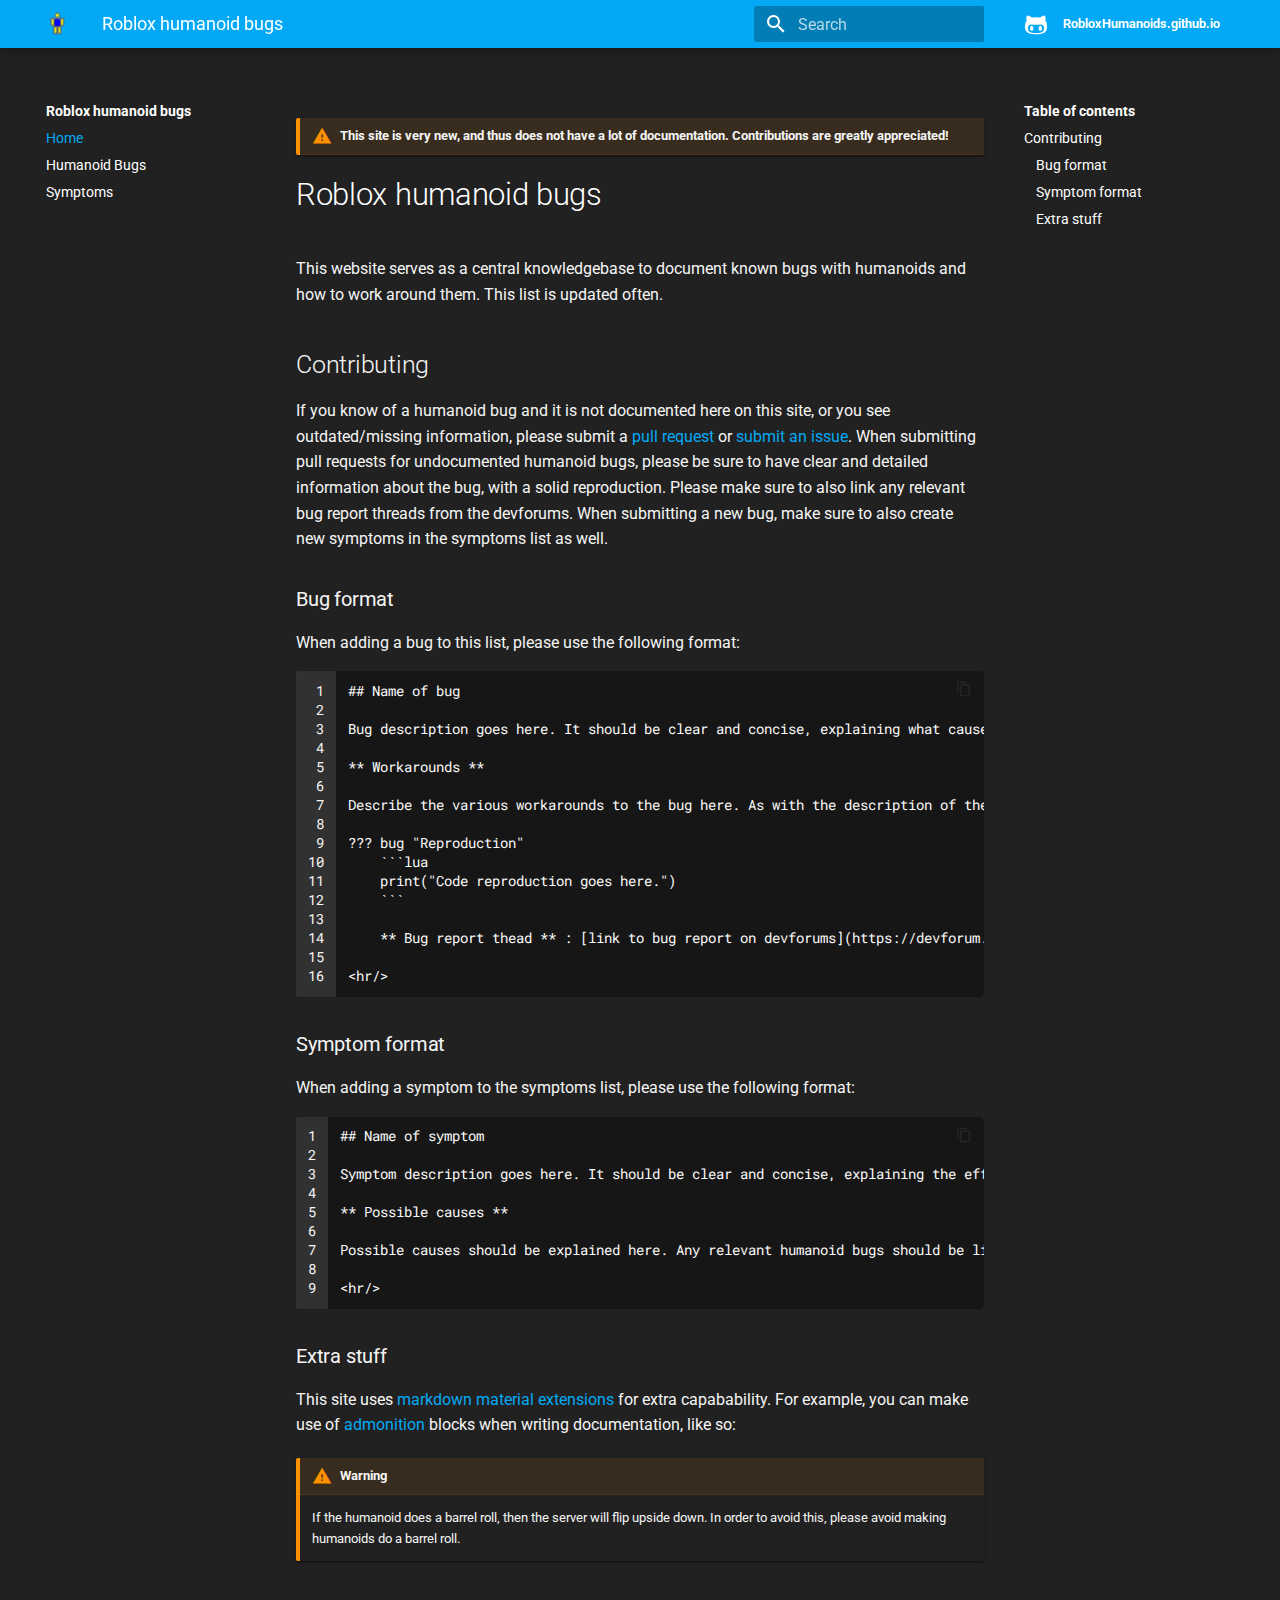
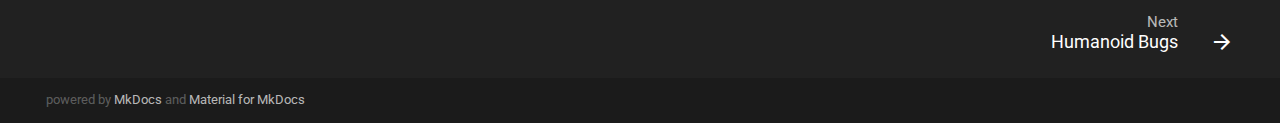
==== commit f8e15731: "Deployed 3df28f1 with MkDocs version: 1.0.4" ====
--- a/index.html
+++ b/index.html
@@ -404,7 +404,7 @@
 <h1 id="roblox-humanoid-bugs">Roblox humanoid bugs</h1>
 <p>This website serves as a central knowledgebase to document known bugs with humanoids and how to work around them. This list is updated often.</p>
 <h2 id="contributing">Contributing</h2>
-<p>If you know of a humanoid bug and it is not documented here on this site, or you see outdated/missing information, please submit a <a href="https://github.com/RobloxHumanoids/RobloxHumanoids.github.io/pulls">pull request</a>. When submitting pull requests for undocumented humanoid bugs, please be sure to have clear and detailed information about the bug, with a solid reproduction. Please make sure to also link any relevant bug report threads from the devforums. When submitting a new bug, make sure to also create new symptoms in the symptoms list as well.</p>
+<p>If you know of a humanoid bug and it is not documented here on this site, or you see outdated/missing information, please submit a <a href="https://github.com/RobloxHumanoids/Humanoid-Issues/pulls">pull request</a> or <a href="https://github.com/RobloxHumanoids/Humanoid-Issues/issues">submit an issue</a>. When submitting pull requests for undocumented humanoid bugs, please be sure to have clear and detailed information about the bug, with a solid reproduction. Please make sure to also link any relevant bug report threads from the devforums. When submitting a new bug, make sure to also create new symptoms in the symptoms list as well.</p>
 <h3 id="bug-format">Bug format</h3>
 <p>When adding a bug to this list, please use the following format:
 <table class="codehilitetable"><tr><td class="linenos"><div class="linenodiv"><pre><span></span> 1
--- a/stylesheets/dark_theme.css
+++ b/stylesheets/dark_theme.css
@@ -1,151 +1,151 @@
-/*
-//////////////////
-// Main content //
-//////////////////
-*/
-
-/*
-Default text color
-and background color
-*/
-.md-main {
-	color: #F5F5F5 !important;
-	background-color: #212121 !important;
-  }
-  
-  /*
-  Main headlines
-  */
-  .md-main h1 {
-	color: white !important;
-  }
-  .md-main h5 {
-	color: white !important;
-  }
-	.md-typeset hr {
-		margin: 1.5em 0;
-		border-bottom: .05rem dotted rgba(255,255,255,.26);
-	}
-  /*
-  Tables
-  */
-  table {
-	background-color: #616161 !important;
-  }
-  
-  tbody {
-	background-color: #484848 !important;
-  }
-  
-  /*
-  Blockquotes
-  */
-  .md-typeset blockquote {
-	color: rgba(255,255,255,0.8) !important;
-	border-color: rgba(255,255,255,0.54) !important;
-  }
-  
-  /*
-  ////////////////////
-  // Navigation bar //
-  ////////////////////
-  */
-  
-  /*
-  Left and right toc scrollbar
-  */
-  .md-sidebar__scrollwrap::-webkit-scrollbar-thumb {
-	background-color: #E0E0E0 !important;
-  }
-  
-  
-  
-  .md-nav {
-	color: #F5F5F5 !important;
-	background-color: #212121 !important;
-  }
-  
-  /*
-  Arrow Left Icon
-  */
-  html .md-nav--primary .md-nav__title:before {
-	color: #FAFAFA !important;
-  }
-  
-  .md-nav__title {
-	color: rgba(255,255,255,1) !important;
-	background-color: #212121 !important;
-  }
-  
-  /*
-  Arrow Right Icon
-  */
-  .md-nav--primary .md-nav__link:after {
-	color: #FAFAFA !important;
-  }
-  
-  .md-nav__list {
-	color: rgba(255,255,255,1) !important;
-	background-color: #212121 !important;
-  }
-  
-  .md-nav__item {
-	color: rgba(255,255,255,1) !important;
-	background-color: #212121 !important;
-  }
-  
-  .md-nav__link[data-md-state=blur] {
-	color: rgba(255,255,255,0.54) !important;
-  }
-  
-  /*
-  ////////////
-  // Search //
-  ////////////
-  */
-  
-  /*
-  scroll bar
-  
-  attention:
-  background is scroll handle color!
-  */
-  .md-search__scrollwrap::-webkit-scrollbar-thumb {
-	background-color: #E0E0E0 !important;
-  }
-  /*
-  scroll bar background color
-  */
-  .md-search__scrollwrap {
-	background-color: #424242 !important;
-  }
-  
-  /*
-  Icon color
-  */
-  .md-search-result__article--document:before {
-	color: #EEEEEE !important;
-  }
-  
-  /*
-  headline color and
-  result list background
-  */
-  .md-search-result__list {
-	color: #EEEEEE !important;
-	background-color: #212121 !important;
-  }
-  
-  /*
-  result info/count
-  */
-  .md-search-result__meta {
-	background-color: #EEEEEE !important;
-  }
-  
-  /*
-  article preview text color
-  */
-  .md-search-result__teaser {
-	color: #BDBDBD !important;
+/*
+//////////////////
+// Main content //
+//////////////////
+*/
+
+/*
+Default text color
+and background color
+*/
+.md-main {
+	color: #F5F5F5 !important;
+	background-color: #212121 !important;
+  }
+  
+  /*
+  Main headlines
+  */
+  .md-main h1 {
+	color: white !important;
+  }
+  .md-main h5 {
+	color: white !important;
+  }
+	.md-typeset hr {
+		margin: 1.5em 0;
+		border-bottom: .05rem dotted rgba(255,255,255,.26);
+	}
+  /*
+  Tables
+  */
+  table {
+	background-color: #616161 !important;
+  }
+  
+  tbody {
+	background-color: #484848 !important;
+  }
+  
+  /*
+  Blockquotes
+  */
+  .md-typeset blockquote {
+	color: rgba(255,255,255,0.8) !important;
+	border-color: rgba(255,255,255,0.54) !important;
+  }
+  
+  /*
+  ////////////////////
+  // Navigation bar //
+  ////////////////////
+  */
+  
+  /*
+  Left and right toc scrollbar
+  */
+  .md-sidebar__scrollwrap::-webkit-scrollbar-thumb {
+	background-color: #E0E0E0 !important;
+  }
+  
+  
+  
+  .md-nav {
+	color: #F5F5F5 !important;
+	background-color: #212121 !important;
+  }
+  
+  /*
+  Arrow Left Icon
+  */
+  html .md-nav--primary .md-nav__title:before {
+	color: #FAFAFA !important;
+  }
+  
+  .md-nav__title {
+	color: rgba(255,255,255,1) !important;
+	background-color: #212121 !important;
+  }
+  
+  /*
+  Arrow Right Icon
+  */
+  .md-nav--primary .md-nav__link:after {
+	color: #FAFAFA !important;
+  }
+  
+  .md-nav__list {
+	color: rgba(255,255,255,1) !important;
+	background-color: #212121 !important;
+  }
+  
+  .md-nav__item {
+	color: rgba(255,255,255,1) !important;
+	background-color: #212121 !important;
+  }
+  
+  .md-nav__link[data-md-state=blur] {
+	color: rgba(255,255,255,0.54) !important;
+  }
+  
+  /*
+  ////////////
+  // Search //
+  ////////////
+  */
+  
+  /*
+  scroll bar
+  
+  attention:
+  background is scroll handle color!
+  */
+  .md-search__scrollwrap::-webkit-scrollbar-thumb {
+	background-color: #E0E0E0 !important;
+  }
+  /*
+  scroll bar background color
+  */
+  .md-search__scrollwrap {
+	background-color: #424242 !important;
+  }
+  
+  /*
+  Icon color
+  */
+  .md-search-result__article--document:before {
+	color: #EEEEEE !important;
+  }
+  
+  /*
+  headline color and
+  result list background
+  */
+  .md-search-result__list {
+	color: #EEEEEE !important;
+	background-color: #212121 !important;
+  }
+  
+  /*
+  result info/count
+  */
+  .md-search-result__meta {
+	background-color: #EEEEEE !important;
+  }
+  
+  /*
+  article preview text color
+  */
+  .md-search-result__teaser {
+	color: #BDBDBD !important;
   }--- a/stylesheets/codehilite.css
+++ b/stylesheets/codehilite.css
@@ -1,132 +1,132 @@
-/*
-/////////////////
-// Inline Code //
-/////////////////
-*/
-
-.md-typeset code {
-	background-color: #424242;
-	color: #F5F5F5;
-	margin: 0;
-	padding: 0.07353em 0.29412em;
-	box-shadow: none;
-  }
-  
-  /*
-  /////////////////
-  // Code Blocks //
-  /////////////////
-  */
-  
-  /*
-  line number
-  */
-  .linenos {
-	color: #F5F5F5 !important;
-	background-color: #313131 !important;
-  }
-  
-  /*
-  code block background
-  */
-  .codehilite {
-	background-color: #161616 !important;
-  }
-  
-  /*
-  scroll bar size
-  */
-  
-  .md-typeset .codehilite::-webkit-scrollbar {
-	height: 1rem !important;
-  }
-  
-  /*
-  actual syntax highlighting
- */
-.codehilite pre { color: #FAFAFA !important; background-color: transparent !important; }
-.codehilite .hll { background-color: #272822 !important; }
-.codehilite .c { color: #75715e !important } /* Comment */
-.codehilite .err { color: #960050 !important; background-color: #1e0010 !important } /* Error */
-
-.codehilite .g { color: #839496 } /* Generic */
-.codehilite .k { color: #859900 } /* Keyword */
-.codehilite .l { color: #839496 } /* Literal */
-.codehilite .n { color: #839496 } /* Name */
-.codehilite .o { color: #586e75 } /* Operator */
-.codehilite .x { color: #839496 } /* Other */
-.codehilite .p { color: #839496 } /* Punctuation */
-.codehilite .ch { color: #586e75; font-style: italic } /* Comment.Hashbang */
-.codehilite .cm { color: #586e75; font-style: italic } /* Comment.Multiline */
-.codehilite .cp { color: #d33682 } /* Comment.Preproc */
-.codehilite .cpf { color: #586e75 } /* Comment.PreprocFile */
-.codehilite .c1 { color: #586e75; font-style: italic } /* Comment.Single */
-.codehilite .cs { color: #586e75; font-style: italic } /* Comment.Special */
-.codehilite .gd { color: #dc322f } /* Generic.Deleted */
-.codehilite .ge { color: #839496; font-style: italic } /* Generic.Emph */
-.codehilite .gr { color: #dc322f } /* Generic.Error */
-.codehilite .gh { color: #839496; font-weight: bold } /* Generic.Heading */
-.codehilite .gi { color: #859900 } /* Generic.Inserted */
-.codehilite .go { color: #839496 } /* Generic.Output */
-.codehilite .gp { color: #839496 } /* Generic.Prompt */
-.codehilite .gs { color: #839496; font-weight: bold } /* Generic.Strong */
-.codehilite .gu { color: #839496; text-decoration: underline } /* Generic.Subheading */
-.codehilite .gt { color: #268bd2 } /* Generic.Traceback */
-.codehilite .kc { color: #2aa198 } /* Keyword.Constant */
-.codehilite .kd { color: #2aa198 } /* Keyword.Declaration */
-.codehilite .kn { color: #cb4b16 } /* Keyword.Namespace */
-.codehilite .kp { color: #859900 } /* Keyword.Pseudo */
-.codehilite .kr { color: #859900 } /* Keyword.Reserved */
-.codehilite .kt { color: #b58900 } /* Keyword.Type */
-.codehilite .ld { color: #839496 } /* Literal.Date */
-.codehilite .m { color: #2aa198 } /* Literal.Number */
-.codehilite .s { color: #2aa198 } /* Literal.String */
-.codehilite .na { color: #839496 } /* Name.Attribute */
-.codehilite .nb { color: #268bd2 } /* Name.Builtin */
-.codehilite .nc { color: #268bd2 } /* Name.Class */
-.codehilite .no { color: #268bd2 } /* Name.Constant */
-.codehilite .nd { color: #268bd2 } /* Name.Decorator */
-.codehilite .ni { color: #268bd2 } /* Name.Entity */
-.codehilite .ne { color: #268bd2 } /* Name.Exception */
-.codehilite .nf { color: #268bd2 } /* Name.Function */
-.codehilite .nl { color: #268bd2 } /* Name.Label */
-.codehilite .nn { color: #268bd2 } /* Name.Namespace */
-.codehilite .nx { color: #839496 } /* Name.Other */
-.codehilite .py { color: #839496 } /* Name.Property */
-.codehilite .nt { color: #268bd2 } /* Name.Tag */
-.codehilite .nv { color: #268bd2 } /* Name.Variable */
-.codehilite .ow { color: #859900 } /* Operator.Word */
-.codehilite .w { color: #839496 } /* Text.Whitespace */
-.codehilite .mb { color: #2aa198 } /* Literal.Number.Bin */
-.codehilite .mf { color: #2aa198 } /* Literal.Number.Float */
-.codehilite .mh { color: #2aa198 } /* Literal.Number.Hex */
-.codehilite .mi { color: #2aa198 } /* Literal.Number.Integer */
-.codehilite .mo { color: #2aa198 } /* Literal.Number.Oct */
-.codehilite .sa { color: #2aa198 } /* Literal.String.Affix */
-.codehilite .sb { color: #2aa198 } /* Literal.String.Backtick */
-.codehilite .sc { color: #2aa198 } /* Literal.String.Char */
-.codehilite .dl { color: #2aa198 } /* Literal.String.Delimiter */
-.codehilite .sd { color: #586e75 } /* Literal.String.Doc */
-.codehilite .s2 { color: #2aa198 } /* Literal.String.Double */
-.codehilite .se { color: #2aa198 } /* Literal.String.Escape */
-.codehilite .sh { color: #2aa198 } /* Literal.String.Heredoc */
-.codehilite .si { color: #2aa198 } /* Literal.String.Interpol */
-.codehilite .sx { color: #2aa198 } /* Literal.String.Other */
-.codehilite .sr { color: #cb4b16 } /* Literal.String.Regex */
-.codehilite .s1 { color: #2aa198 } /* Literal.String.Single */
-.codehilite .ss { color: #2aa198 } /* Literal.String.Symbol */
-.codehilite .bp { color: #268bd2 } /* Name.Builtin.Pseudo */
-.codehilite .fm { color: #268bd2 } /* Name.Function.Magic */
-.codehilite .vc { color: #268bd2 } /* Name.Variable.Class */
-.codehilite .vg { color: #268bd2 } /* Name.Variable.Global */
-.codehilite .vi { color: #268bd2 } /* Name.Variable.Instance */
-.codehilite .vm { color: #268bd2 } /* Name.Variable.Magic */
-.codehilite .il { color: #2aa198 } /* Literal.Number.Integer.Long */
-
-.codehilite .gh { } /* Generic Heading & Diff Header */
-.codehilite .gu { color: #75715e !important ; } /* Generic.Subheading & Diff Unified/Comment? */
-.codehilite .gd { color: #f92672 !important ; } /* Generic.Deleted & Diff Deleted */
-.codehilite .gi { color: #a6e22e !important ; } /* Generic.Inserted & Diff Inserted */
-  
-.codehilite .md-clipboard:before { color: rgba(255, 255, 255, 0.07) } /* Clipboard button (no hover) */
+/*
+/////////////////
+// Inline Code //
+/////////////////
+*/
+
+.md-typeset code {
+	background-color: #424242;
+	color: #F5F5F5;
+	margin: 0;
+	padding: 0.07353em 0.29412em;
+	box-shadow: none;
+  }
+  
+  /*
+  /////////////////
+  // Code Blocks //
+  /////////////////
+  */
+  
+  /*
+  line number
+  */
+  .linenos {
+	color: #F5F5F5 !important;
+	background-color: #313131 !important;
+  }
+  
+  /*
+  code block background
+  */
+  .codehilite {
+	background-color: #161616 !important;
+  }
+  
+  /*
+  scroll bar size
+  */
+  
+  .md-typeset .codehilite::-webkit-scrollbar {
+	height: 1rem !important;
+  }
+  
+  /*
+  actual syntax highlighting
+ */
+.codehilite pre { color: #FAFAFA !important; background-color: transparent !important; }
+.codehilite .hll { background-color: #272822 !important; }
+.codehilite .c { color: #75715e !important } /* Comment */
+.codehilite .err { color: #960050 !important; background-color: #1e0010 !important } /* Error */
+
+.codehilite .g { color: #839496 } /* Generic */
+.codehilite .k { color: #859900 } /* Keyword */
+.codehilite .l { color: #839496 } /* Literal */
+.codehilite .n { color: #839496 } /* Name */
+.codehilite .o { color: #586e75 } /* Operator */
+.codehilite .x { color: #839496 } /* Other */
+.codehilite .p { color: #839496 } /* Punctuation */
+.codehilite .ch { color: #586e75; font-style: italic } /* Comment.Hashbang */
+.codehilite .cm { color: #586e75; font-style: italic } /* Comment.Multiline */
+.codehilite .cp { color: #d33682 } /* Comment.Preproc */
+.codehilite .cpf { color: #586e75 } /* Comment.PreprocFile */
+.codehilite .c1 { color: #586e75; font-style: italic } /* Comment.Single */
+.codehilite .cs { color: #586e75; font-style: italic } /* Comment.Special */
+.codehilite .gd { color: #dc322f } /* Generic.Deleted */
+.codehilite .ge { color: #839496; font-style: italic } /* Generic.Emph */
+.codehilite .gr { color: #dc322f } /* Generic.Error */
+.codehilite .gh { color: #839496; font-weight: bold } /* Generic.Heading */
+.codehilite .gi { color: #859900 } /* Generic.Inserted */
+.codehilite .go { color: #839496 } /* Generic.Output */
+.codehilite .gp { color: #839496 } /* Generic.Prompt */
+.codehilite .gs { color: #839496; font-weight: bold } /* Generic.Strong */
+.codehilite .gu { color: #839496; text-decoration: underline } /* Generic.Subheading */
+.codehilite .gt { color: #268bd2 } /* Generic.Traceback */
+.codehilite .kc { color: #2aa198 } /* Keyword.Constant */
+.codehilite .kd { color: #2aa198 } /* Keyword.Declaration */
+.codehilite .kn { color: #cb4b16 } /* Keyword.Namespace */
+.codehilite .kp { color: #859900 } /* Keyword.Pseudo */
+.codehilite .kr { color: #859900 } /* Keyword.Reserved */
+.codehilite .kt { color: #b58900 } /* Keyword.Type */
+.codehilite .ld { color: #839496 } /* Literal.Date */
+.codehilite .m { color: #2aa198 } /* Literal.Number */
+.codehilite .s { color: #2aa198 } /* Literal.String */
+.codehilite .na { color: #839496 } /* Name.Attribute */
+.codehilite .nb { color: #268bd2 } /* Name.Builtin */
+.codehilite .nc { color: #268bd2 } /* Name.Class */
+.codehilite .no { color: #268bd2 } /* Name.Constant */
+.codehilite .nd { color: #268bd2 } /* Name.Decorator */
+.codehilite .ni { color: #268bd2 } /* Name.Entity */
+.codehilite .ne { color: #268bd2 } /* Name.Exception */
+.codehilite .nf { color: #268bd2 } /* Name.Function */
+.codehilite .nl { color: #268bd2 } /* Name.Label */
+.codehilite .nn { color: #268bd2 } /* Name.Namespace */
+.codehilite .nx { color: #839496 } /* Name.Other */
+.codehilite .py { color: #839496 } /* Name.Property */
+.codehilite .nt { color: #268bd2 } /* Name.Tag */
+.codehilite .nv { color: #268bd2 } /* Name.Variable */
+.codehilite .ow { color: #859900 } /* Operator.Word */
+.codehilite .w { color: #839496 } /* Text.Whitespace */
+.codehilite .mb { color: #2aa198 } /* Literal.Number.Bin */
+.codehilite .mf { color: #2aa198 } /* Literal.Number.Float */
+.codehilite .mh { color: #2aa198 } /* Literal.Number.Hex */
+.codehilite .mi { color: #2aa198 } /* Literal.Number.Integer */
+.codehilite .mo { color: #2aa198 } /* Literal.Number.Oct */
+.codehilite .sa { color: #2aa198 } /* Literal.String.Affix */
+.codehilite .sb { color: #2aa198 } /* Literal.String.Backtick */
+.codehilite .sc { color: #2aa198 } /* Literal.String.Char */
+.codehilite .dl { color: #2aa198 } /* Literal.String.Delimiter */
+.codehilite .sd { color: #586e75 } /* Literal.String.Doc */
+.codehilite .s2 { color: #2aa198 } /* Literal.String.Double */
+.codehilite .se { color: #2aa198 } /* Literal.String.Escape */
+.codehilite .sh { color: #2aa198 } /* Literal.String.Heredoc */
+.codehilite .si { color: #2aa198 } /* Literal.String.Interpol */
+.codehilite .sx { color: #2aa198 } /* Literal.String.Other */
+.codehilite .sr { color: #cb4b16 } /* Literal.String.Regex */
+.codehilite .s1 { color: #2aa198 } /* Literal.String.Single */
+.codehilite .ss { color: #2aa198 } /* Literal.String.Symbol */
+.codehilite .bp { color: #268bd2 } /* Name.Builtin.Pseudo */
+.codehilite .fm { color: #268bd2 } /* Name.Function.Magic */
+.codehilite .vc { color: #268bd2 } /* Name.Variable.Class */
+.codehilite .vg { color: #268bd2 } /* Name.Variable.Global */
+.codehilite .vi { color: #268bd2 } /* Name.Variable.Instance */
+.codehilite .vm { color: #268bd2 } /* Name.Variable.Magic */
+.codehilite .il { color: #2aa198 } /* Literal.Number.Integer.Long */
+
+.codehilite .gh { } /* Generic Heading & Diff Header */
+.codehilite .gu { color: #75715e !important ; } /* Generic.Subheading & Diff Unified/Comment? */
+.codehilite .gd { color: #f92672 !important ; } /* Generic.Deleted & Diff Deleted */
+.codehilite .gi { color: #a6e22e !important ; } /* Generic.Inserted & Diff Inserted */
+  
+.codehilite .md-clipboard:before { color: rgba(255, 255, 255, 0.07) } /* Clipboard button (no hover) */
 .codehilite:hover .md-clipboard:before { color: rgba(255, 255, 255, 0.54) } /* Clipboard button (hovered) */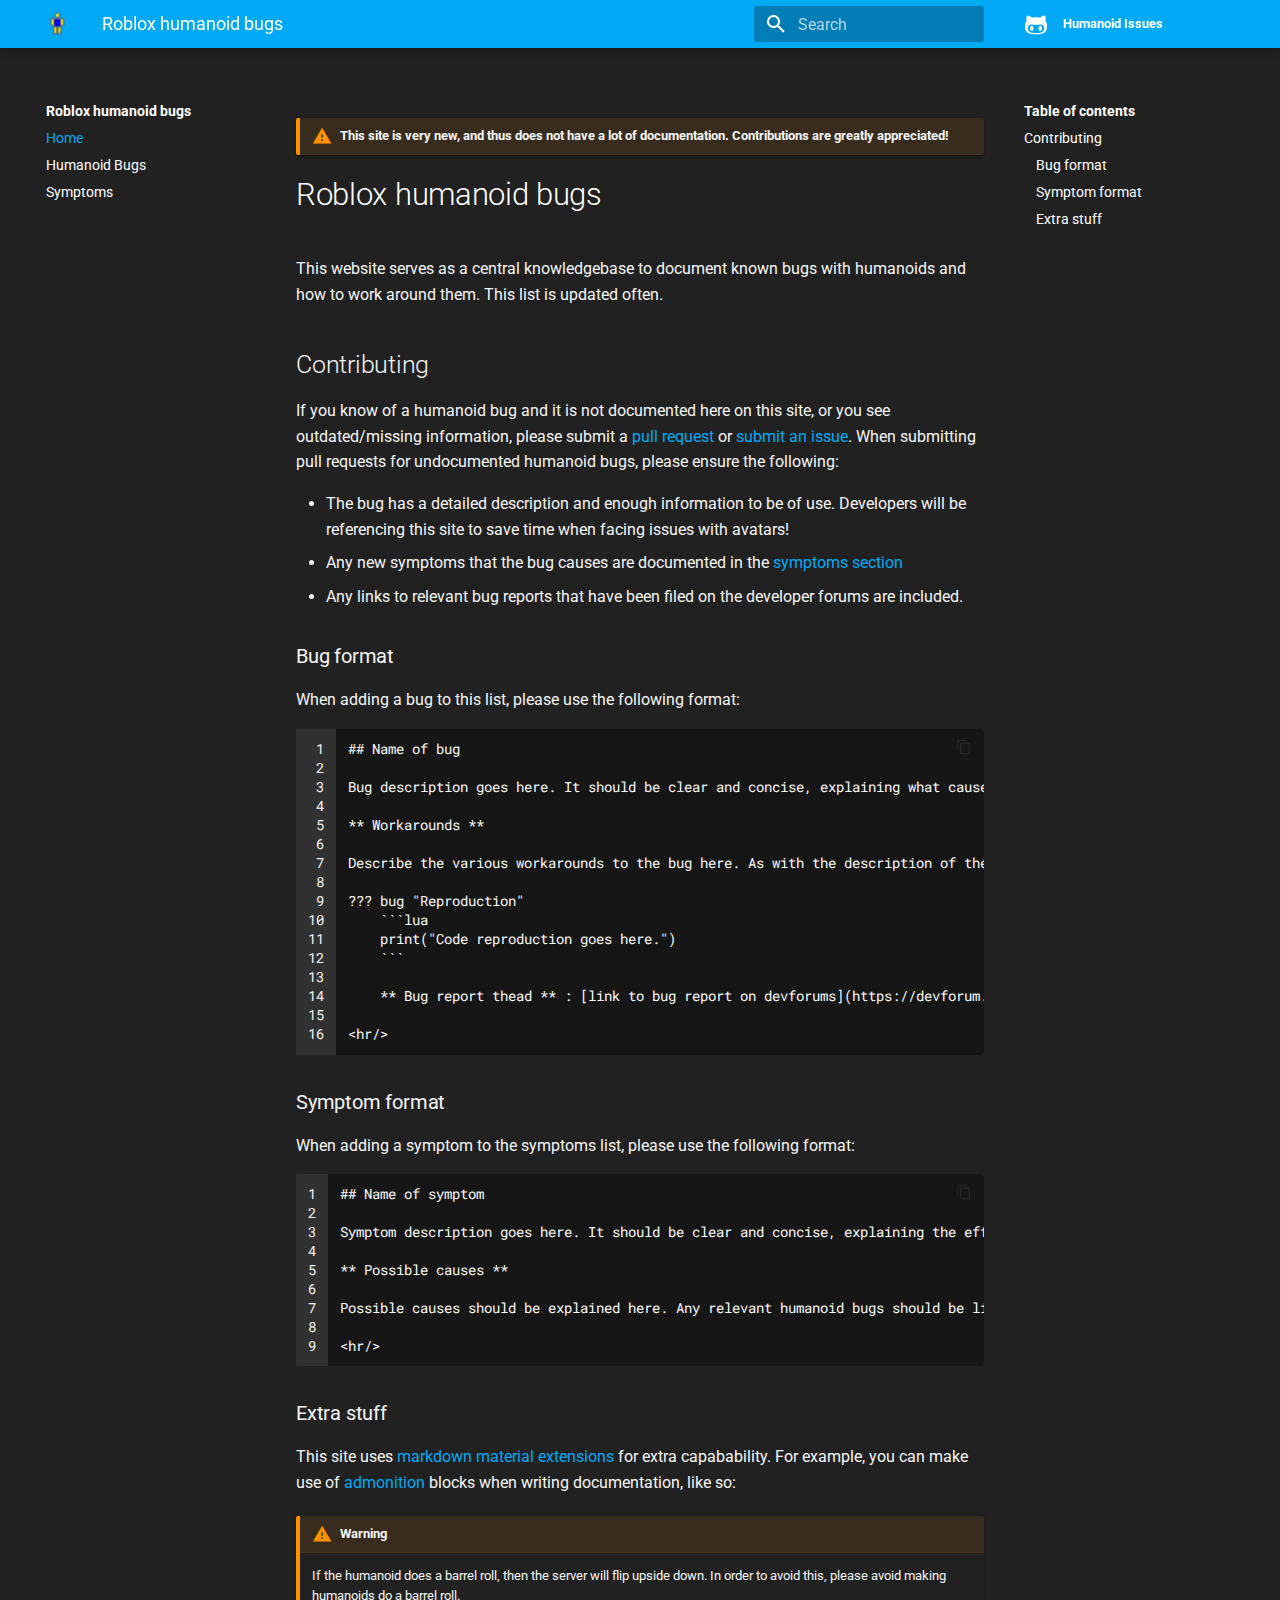
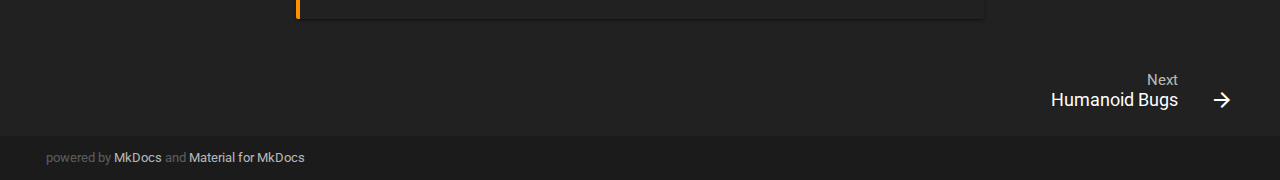
==== commit 19e6221e: "Deployed 5f71a81 with MkDocs version: 1.0.4" ====
--- a/index.html
+++ b/index.html
@@ -163,7 +163,7 @@
 
   
 
-<a href="https://github.com/robloxhumanoids/robloxhumanoids.github.io" title="Go to repository" class="md-source" data-md-source="github">
+<a href="https://github.com/robloxhumanoids/Humanoid-Issues" title="Go to repository" class="md-source" data-md-source="github">
   
     <div class="md-source__icon">
       <svg viewBox="0 0 24 24" width="24" height="24">
@@ -172,7 +172,7 @@
     </div>
   
   <div class="md-source__repository">
-    RobloxHumanoids.github.io
+    Humanoid Issues
   </div>
 </a>
           </div>
@@ -210,7 +210,7 @@
 
   
 
-<a href="https://github.com/robloxhumanoids/robloxhumanoids.github.io" title="Go to repository" class="md-source" data-md-source="github">
+<a href="https://github.com/robloxhumanoids/Humanoid-Issues" title="Go to repository" class="md-source" data-md-source="github">
   
     <div class="md-source__icon">
       <svg viewBox="0 0 24 24" width="24" height="24">
@@ -219,7 +219,7 @@
     </div>
   
   <div class="md-source__repository">
-    RobloxHumanoids.github.io
+    Humanoid Issues
   </div>
 </a>
     </div>
@@ -404,7 +404,12 @@
 <h1 id="roblox-humanoid-bugs">Roblox humanoid bugs</h1>
 <p>This website serves as a central knowledgebase to document known bugs with humanoids and how to work around them. This list is updated often.</p>
 <h2 id="contributing">Contributing</h2>
-<p>If you know of a humanoid bug and it is not documented here on this site, or you see outdated/missing information, please submit a <a href="https://github.com/RobloxHumanoids/Humanoid-Issues/pulls">pull request</a> or <a href="https://github.com/RobloxHumanoids/Humanoid-Issues/issues">submit an issue</a>. When submitting pull requests for undocumented humanoid bugs, please be sure to have clear and detailed information about the bug, with a solid reproduction. Please make sure to also link any relevant bug report threads from the devforums. When submitting a new bug, make sure to also create new symptoms in the symptoms list as well.</p>
+<p>If you know of a humanoid bug and it is not documented here on this site, or you see outdated/missing information, please submit a <a href="https://github.com/RobloxHumanoids/Humanoid-Issues/pulls">pull request</a> or <a href="https://github.com/RobloxHumanoids/Humanoid-Issues/issues">submit an issue</a>. When submitting pull requests for undocumented humanoid bugs, please ensure the following:</p>
+<ul>
+<li>The bug has a detailed description and enough information to be of use. Developers will be referencing this site to save time when facing issues with avatars!</li>
+<li>Any new symptoms that the bug causes are documented in the <a href="Symptoms/">symptoms section</a></li>
+<li>Any links to relevant bug reports that have been filed on the developer forums are included.</li>
+</ul>
 <h3 id="bug-format">Bug format</h3>
 <p>When adding a bug to this list, please use the following format:
 <table class="codehilitetable"><tr><td class="linenos"><div class="linenodiv"><pre><span></span> 1
